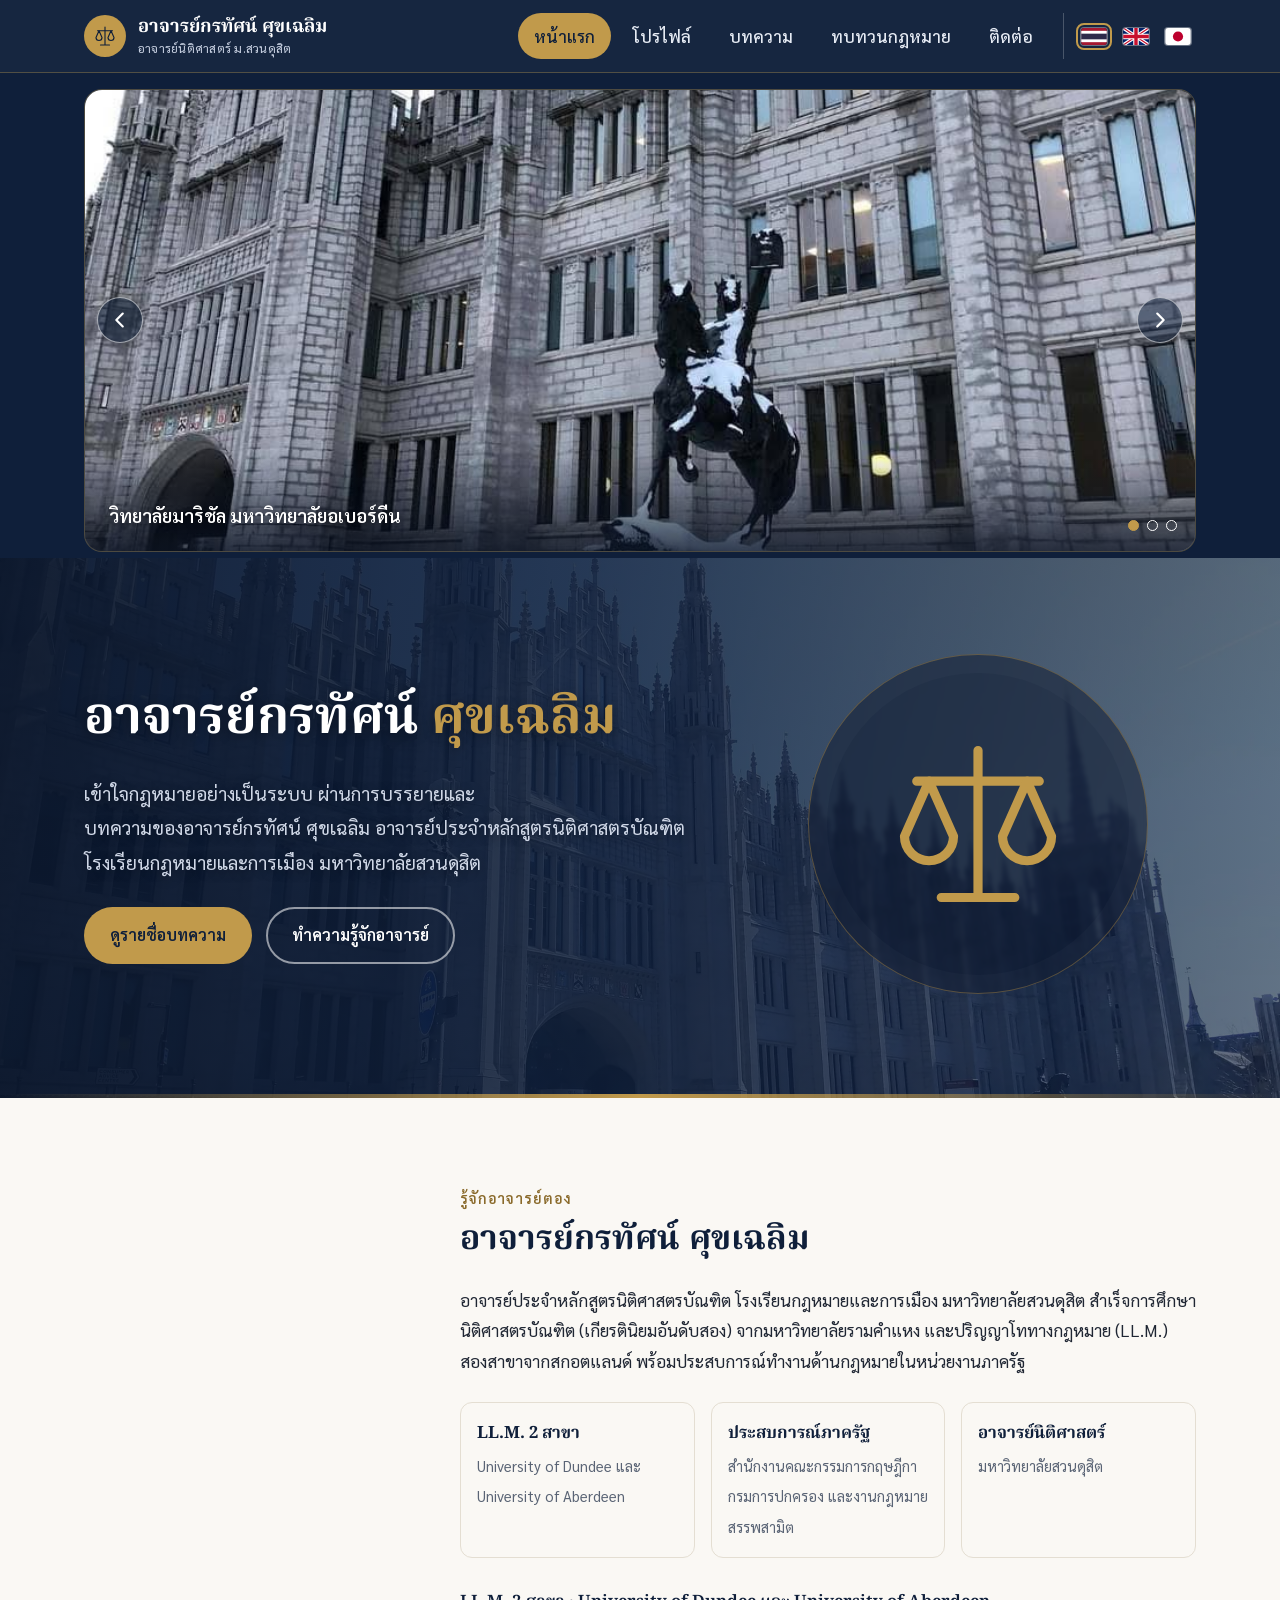
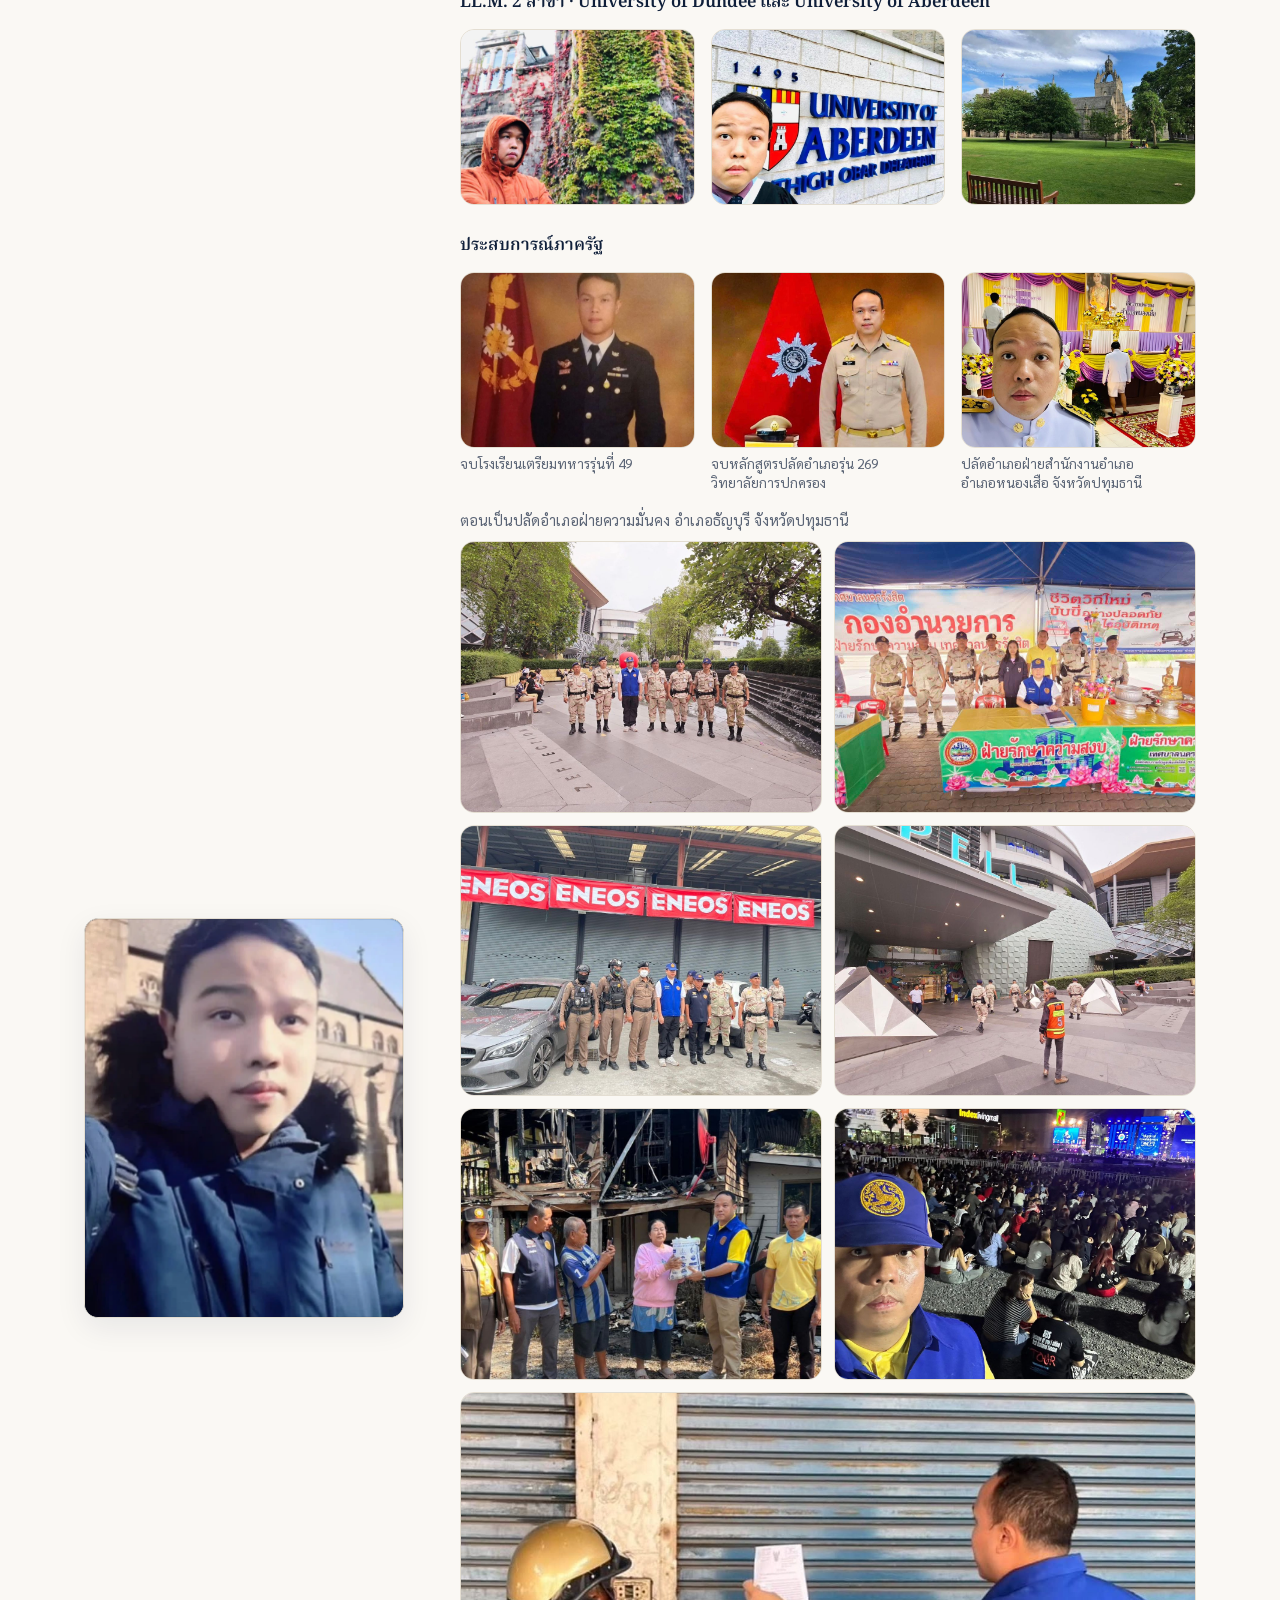
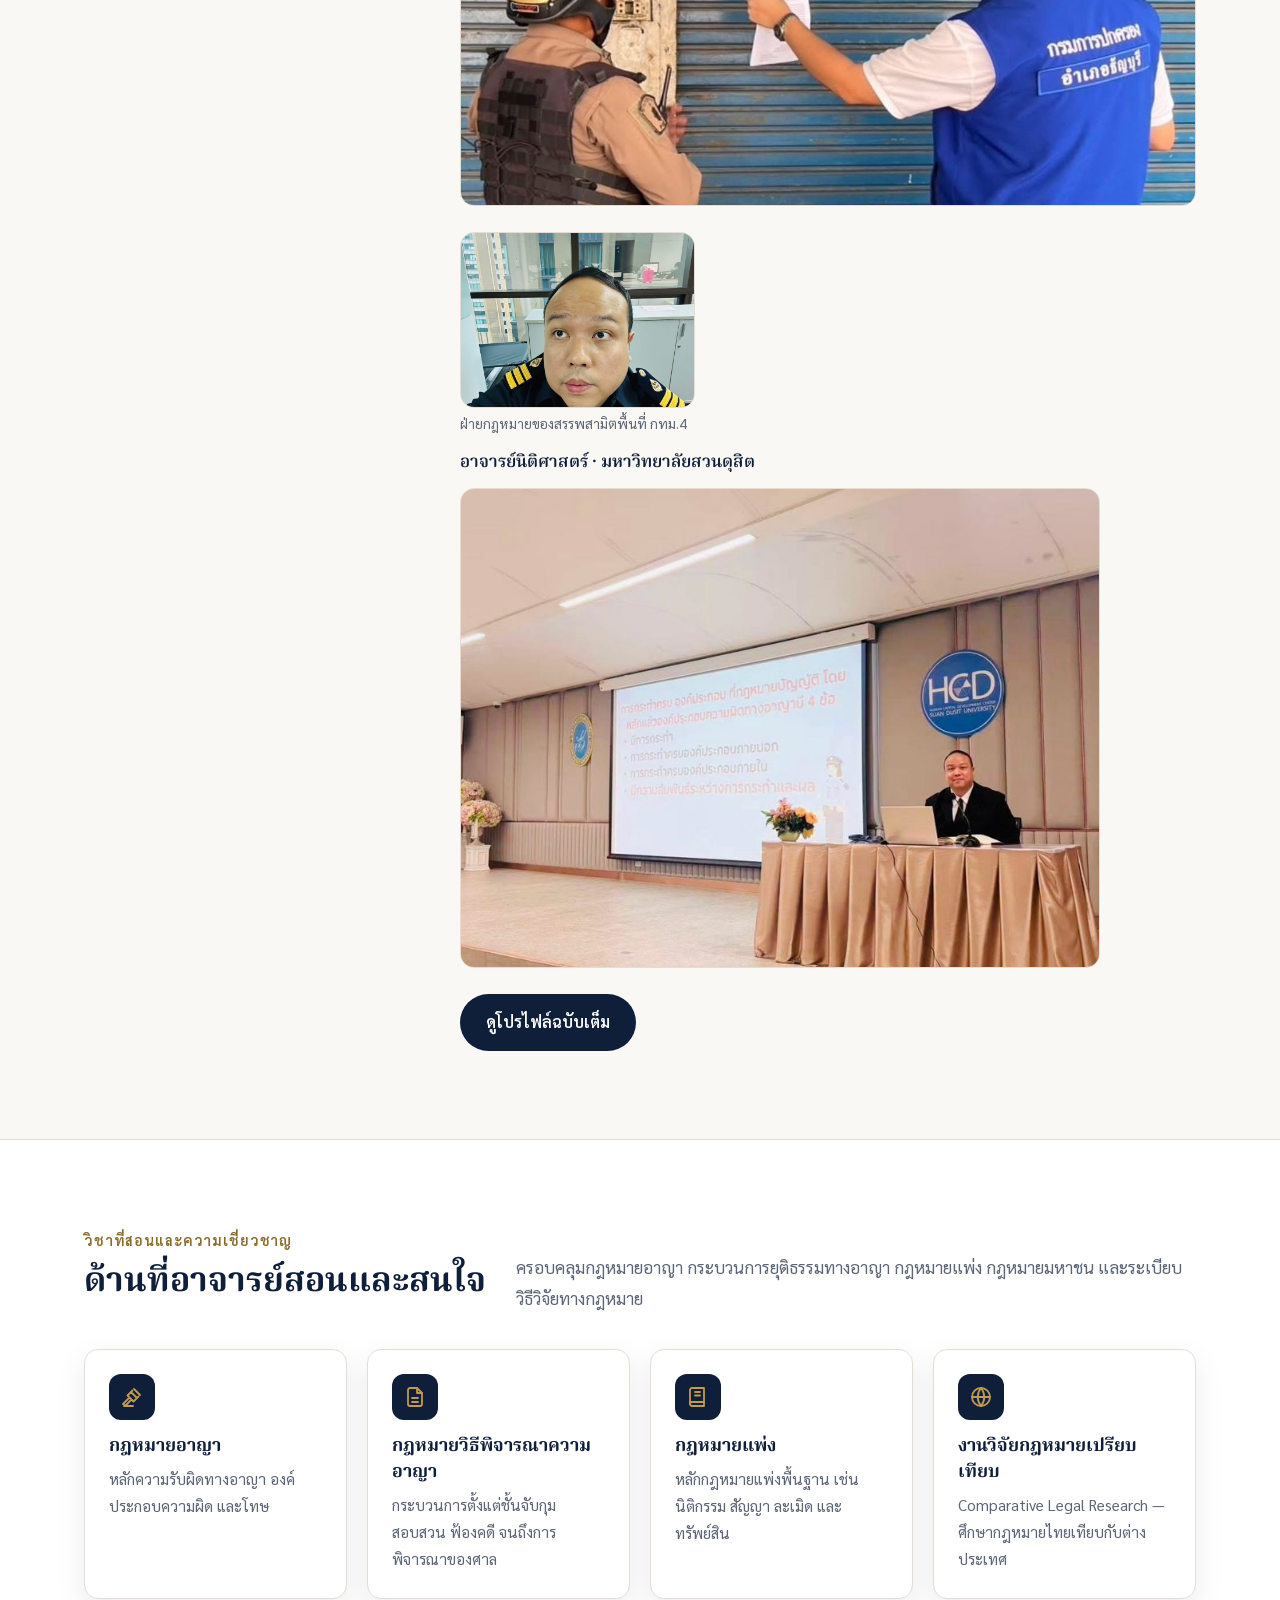
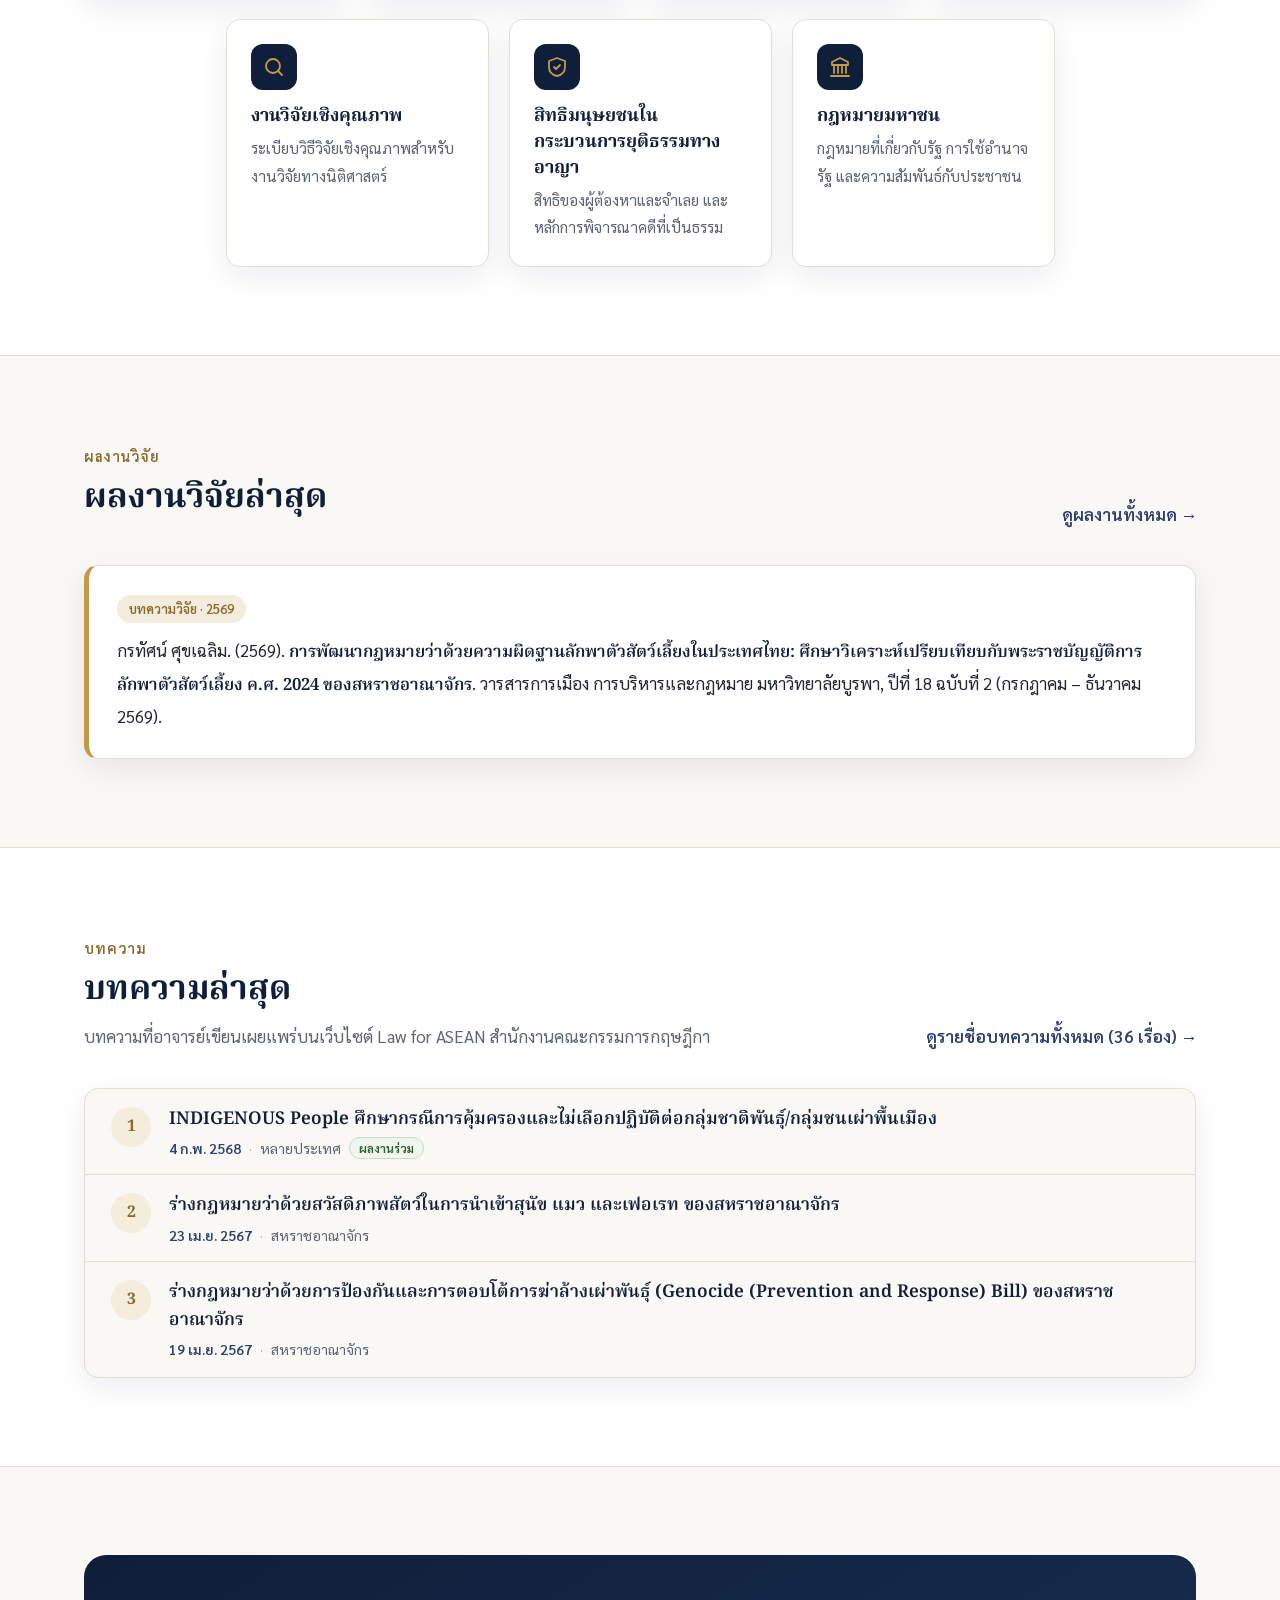
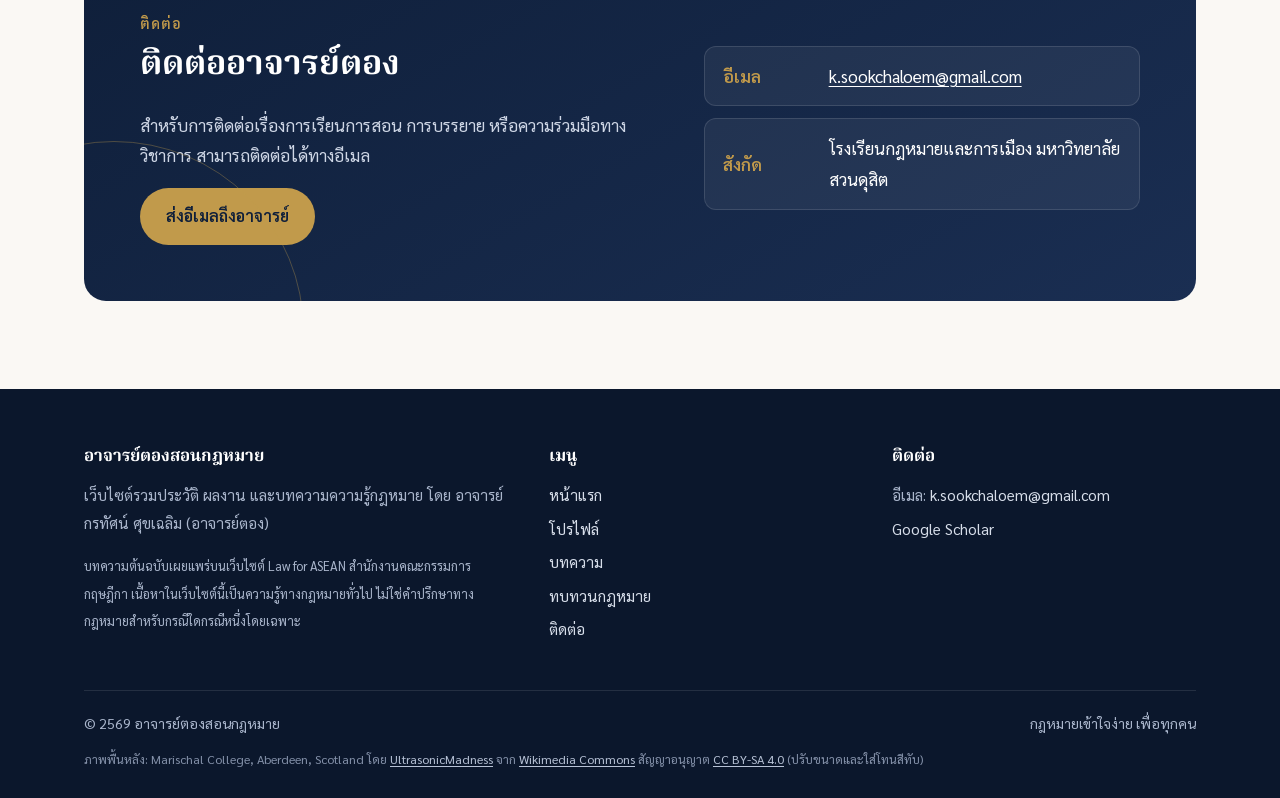
==== index.html @ b51a271a "Add slideshow to home page under navbar; remove preview page; i18n: keep images inside captioned fig" ====
<!DOCTYPE html>
<html lang="th">
<head>
  <meta charset="utf-8">
  <meta name="viewport" content="width=device-width, initial-scale=1">
  <script>try{var l=(location.search.match(/[?&]lang=(en|ja)\b/)||[])[1]||localStorage.getItem("site-lang");if(l==="en"||l==="ja"){document.documentElement.lang=l;document.documentElement.className+=" i18n-wait"}}catch(e){}</script>
  <title>อาจารย์ตองสอนกฎหมาย | กรทัศน์ ศุขเฉลิม อาจารย์นิติศาสตร์ ม.สวนดุสิต</title>
  <meta name="description" content="อาจารย์ตองสอนกฎหมาย เว็บไซต์ของอาจารย์กรทัศน์ ศุขเฉลิม อาจารย์นิติศาสตร์ มหาวิทยาลัยสวนดุสิต รวมประวัติ ผลงานวิจัย และบทความกฎหมายอาญา แพ่ง และมหาชน">
  <meta name="robots" content="index,follow">
  <link rel="canonical" href="https://korntat.github.io/">
  <meta property="og:site_name" content="อาจารย์ตองสอนกฎหมาย">
  <meta property="og:locale" content="th_TH">
  <meta property="og:type" content="website">
  <meta property="og:title" content="อาจารย์ตองสอนกฎหมาย | กรทัศน์ ศุขเฉลิม อาจารย์นิติศาสตร์ ม.สวนดุสิต">
  <meta property="og:description" content="อาจารย์ตองสอนกฎหมาย เว็บไซต์ของอาจารย์กรทัศน์ ศุขเฉลิม อาจารย์นิติศาสตร์ มหาวิทยาลัยสวนดุสิต รวมประวัติ ผลงานวิจัย และบทความกฎหมายอาญา แพ่ง และมหาชน">
  <meta property="og:url" content="https://korntat.github.io/">
  <meta property="og:image" content="https://korntat.github.io/assets/ajarn-tong.jpg">
  <meta property="og:image:width" content="640">
  <meta property="og:image:height" content="800">
  <meta property="og:image:alt" content="อาจารย์กรทัศน์ ศุขเฉลิม (อาจารย์ตอง)">
  <meta name="twitter:card" content="summary_large_image">
  <meta name="twitter:title" content="อาจารย์ตองสอนกฎหมาย | กรทัศน์ ศุขเฉลิม อาจารย์นิติศาสตร์ ม.สวนดุสิต">
  <meta name="twitter:description" content="อาจารย์ตองสอนกฎหมาย เว็บไซต์ของอาจารย์กรทัศน์ ศุขเฉลิม อาจารย์นิติศาสตร์ มหาวิทยาลัยสวนดุสิต รวมประวัติ ผลงานวิจัย และบทความกฎหมายอาญา แพ่ง และมหาชน">
  <meta name="twitter:image" content="https://korntat.github.io/assets/ajarn-tong.jpg">
  <script type="application/ld+json">
{
  "@context": "https://schema.org",
  "@graph": [
    {
      "@type": "WebSite",
      "@id": "https://korntat.github.io/#website",
      "name": "อาจารย์ตองสอนกฎหมาย",
      "alternateName": "Ajarn Tong Law",
      "url": "https://korntat.github.io/",
      "inLanguage": "th",
      "author": {
        "@id": "https://korntat.github.io/#person"
      },
      "publisher": {
        "@id": "https://korntat.github.io/#person"
      }
    },
    {
      "@type": "Person",
      "@id": "https://korntat.github.io/#person",
      "name": "กรทัศน์ ศุขเฉลิม",
      "alternateName": [
        "อาจารย์ตอง",
        "Korntat Sookchaloem"
      ],
      "jobTitle": "อาจารย์ประจำหลักสูตรนิติศาสตรบัณฑิต (Law Lecturer)",
      "worksFor": {
        "@type": "CollegeOrUniversity",
        "name": "Suan Dusit University",
        "alternateName": "มหาวิทยาลัยสวนดุสิต",
        "department": {
          "@type": "Organization",
          "name": "โรงเรียนกฎหมายและการเมือง มหาวิทยาลัยสวนดุสิต (School of Law and Politics)"
        }
      },
      "alumniOf": [
        {
          "@type": "CollegeOrUniversity",
          "name": "University of Aberdeen"
        },
        {
          "@type": "CollegeOrUniversity",
          "name": "University of Dundee"
        },
        {
          "@type": "CollegeOrUniversity",
          "name": "มหาวิทยาลัยรามคำแหง (Ramkhamhaeng University)"
        }
      ],
      "knowsAbout": [
        "กฎหมายอาญา",
        "กฎหมายวิธีพิจารณาความอาญา",
        "กฎหมายแพ่ง",
        "กฎหมายมหาชน",
        "กฎหมายเปรียบเทียบ",
        "Criminal law",
        "Criminal procedure",
        "Civil law",
        "Public law",
        "Comparative law"
      ],
      "image": "https://korntat.github.io/assets/ajarn-tong.jpg",
      "email": "mailto:k.sookchaloem@gmail.com",
      "url": "https://korntat.github.io/",
      "sameAs": [
        "https://scholar.google.com/citations?user=x40JFwUAAAAJ"
      ]
    }
  ]
}
  </script>
  <meta name="theme-color" content="#0f1f3a">
  <link rel="preconnect" href="https://fonts.googleapis.com">
  <link rel="preconnect" href="https://fonts.gstatic.com" crossorigin>
  <link href="https://fonts.googleapis.com/css2?family=Noto+Serif+Thai:wght@500;600;700&family=Sarabun:wght@300;400;500;600;700&display=swap" rel="stylesheet">
  <link rel="stylesheet" href="css/style.css?v=3">
  <link rel="icon" href="assets/favicon.svg" type="image/svg+xml">
</head>
<body>
  <a class="skip-link" href="#main">ข้ามไปยังเนื้อหาหลัก</a>
  <header class="site-header">
    <div class="container header-inner">
      <a class="brand" href="index.html" aria-label="อาจารย์กรทัศน์ ศุขเฉลิม หน้าแรก">
        <span class="brand-mark"><svg viewBox="0 0 64 64" fill="none" stroke="currentColor" stroke-width="3" stroke-linecap="round" stroke-linejoin="round" aria-hidden="true"><path d="M32 8v48M20 56h24M12 18h40M32 12l0 6"/><path d="M16 18 8 36a8 8 0 0 0 16 0L16 18z"/><path d="M48 18l-8 18a8 8 0 0 0 16 0L48 18z"/></svg></span>
        <span class="brand-name">อาจารย์กรทัศน์ ศุขเฉลิม<span class="brand-sub">อาจารย์นิติศาสตร์ ม.สวนดุสิต</span></span>
      </a>
      <button class="nav-toggle" type="button" aria-expanded="false" aria-controls="site-nav" aria-label="เปิดเมนู"><svg viewBox="0 0 24 24" fill="none" stroke="currentColor" stroke-width="2" stroke-linecap="round" aria-hidden="true"><path d="M4 7h16M4 12h16M4 17h16"/></svg></button>
      <nav class="site-nav" id="site-nav" aria-label="เมนูหลัก">
        <ul class="nav-list">
          <li><a href="index.html" aria-current="page">หน้าแรก</a></li>
          <li><a href="profile.html">โปรไฟล์</a></li>
          <li><a href="articles.html">บทความ</a></li>
          <li><a href="review/">ทบทวนกฎหมาย</a></li>
          <li><a href="index.html#contact">ติดต่อ</a></li>
          <li class="lang-li"><div class="lang-switch" role="group" aria-label="ภาษา / Language" data-i18n-skip><button type="button" class="lang-btn" data-lang="th" lang="th" aria-pressed="true" title="ไทย"><svg viewBox="0 0 60 40" aria-hidden="true"><rect width="60" height="40" fill="#a51931"/><rect y="6.67" width="60" height="26.66" fill="#fff"/><rect y="13.33" width="60" height="13.34" fill="#2d2a4a"/></svg><span class="lang-name">ไทย</span></button><button type="button" class="lang-btn" data-lang="en" lang="en" aria-pressed="false" title="English"><svg viewBox="0 0 60 40" aria-hidden="true"><rect width="60" height="40" fill="#012169"/><path d="M0 0l60 40M60 0L0 40" stroke="#fff" stroke-width="8"/><path d="M0 0l60 40M60 0L0 40" stroke="#c8102e" stroke-width="3"/><path d="M30 0v40M0 20h60" stroke="#fff" stroke-width="13"/><path d="M30 0v40M0 20h60" stroke="#c8102e" stroke-width="8"/></svg><span class="lang-name">English</span></button><button type="button" class="lang-btn" data-lang="ja" lang="ja" aria-pressed="false" title="日本語"><svg viewBox="0 0 60 40" aria-hidden="true"><rect width="60" height="40" fill="#fff"/><circle cx="30" cy="20" r="12" fill="#bc002d"/></svg><span class="lang-name">日本語</span></button></div></li>
        </ul>
      </nav>
    </div>
  </header>
  <main id="main">
    <section class="slider-home" aria-label="ภาพสไลด์">
      <div class="container">
        <div class="slider" data-slider role="region" aria-roledescription="carousel" aria-label="ภาพสไลด์">
          <div class="slider-viewport" aria-live="off">
            <figure class="slide" role="group" aria-roledescription="slide" aria-label="1 / 3"><img src="assets/slider-1.jpg" alt="วิทยาลัยมาริชัลปกคลุมด้วยหิมะ พร้อมรูปปั้นนักรบขี่ม้าด้านหน้า" width="960" height="720"><figcaption class="slide-cap">วิทยาลัยมาริชัล มหาวิทยาลัยอเบอร์ดีน</figcaption></figure>
            <figure class="slide" role="group" aria-roledescription="slide" aria-label="2 / 3"><img src="assets/slider-2.jpg" alt="ปราสาทสีขาวในสกอตแลนด์ มีสนามหญ้าและเนินเขาด้านหลัง" width="769" height="658" loading="lazy"><figcaption class="slide-cap">ปราสาทในสกอตแลนด์</figcaption></figure>
            <figure class="slide" role="group" aria-roledescription="slide" aria-label="3 / 3"><img src="assets/slider-3.jpg" alt="ต้นสนปกคลุมด้วยหิมะริมแม่น้ำในไฮแลนด์ของสกอตแลนด์" width="1600" height="1200" loading="lazy"><figcaption class="slide-cap">ไฮแลนด์ของสกอตแลนด์ในฤดูหนาว</figcaption></figure>
          </div>
          <button type="button" class="slider-btn slider-prev" aria-label="ภาพก่อนหน้า"><svg viewBox="0 0 24 24" fill="none" stroke="currentColor" stroke-width="2.4" stroke-linecap="round" stroke-linejoin="round" aria-hidden="true"><path d="m15 5-7 7 7 7"/></svg></button>
          <button type="button" class="slider-btn slider-next" aria-label="ภาพถัดไป"><svg viewBox="0 0 24 24" fill="none" stroke="currentColor" stroke-width="2.4" stroke-linecap="round" stroke-linejoin="round" aria-hidden="true"><path d="m9 5 7 7-7 7"/></svg></button>
          <div class="slider-dots"><button type="button" class="slider-dot" aria-label="ภาพที่ 1" aria-current="true"></button><button type="button" class="slider-dot" aria-label="ภาพที่ 2" aria-current="false"></button><button type="button" class="slider-dot" aria-label="ภาพที่ 3" aria-current="false"></button></div>
        </div>
      </div>
    </section>
    <section class="hero">
      <div class="container hero-inner">
        <div>
          <h1>อาจารย์กรทัศน์ <span class="accent">ศุขเฉลิม</span></h1>
          <p class="hero-lead"><span style="white-space:nowrap">เข้าใจกฎหมายอย่างเป็นระบบ</span> <span style="white-space:nowrap">ผ่านการบรรยายและ</span><span style="white-space:nowrap">บทความของอาจารย์กรทัศน์ ศุขเฉลิม</span> <span style="white-space:nowrap">อาจารย์ประจำหลักสูตรนิติศาสตรบัณฑิต</span> <span style="white-space:nowrap">โรงเรียนกฎหมายและการเมือง</span> <span style="white-space:nowrap">มหาวิทยาลัยสวนดุสิต</span></p>
          <div class="hero-actions">
            <a class="btn btn-gold" href="articles.html">ดูรายชื่อบทความ</a>
            <a class="btn btn-outline-light" href="profile.html">ทำความรู้จักอาจารย์</a>
          </div>
        </div>
        <div class="hero-art" aria-hidden="true"><svg viewBox="0 0 64 64" fill="none" stroke="currentColor" stroke-width="3" stroke-linecap="round" stroke-linejoin="round" aria-hidden="true"><path d="M32 8v48M20 56h24M12 18h40M32 12l0 6"/><path d="M16 18 8 36a8 8 0 0 0 16 0L16 18z"/><path d="M48 18l-8 18a8 8 0 0 0 16 0L48 18z"/></svg></div>
      </div>
    </section>

    <section class="section" aria-labelledby="intro-title">
      <div class="container intro-grid">
        <picture class="profile-photo"><source srcset="assets/ajarn-tong.webp" type="image/webp"><img src="assets/ajarn-tong.jpg" alt="อาจารย์กรทัศน์ ศุขเฉลิม (อาจารย์ตอง)" width="640" height="800" loading="eager" decoding="async"></picture>
        <div>
          <span class="kicker">รู้จักอาจารย์ตอง</span>
          <h2 id="intro-title">อาจารย์กรทัศน์ ศุขเฉลิม</h2>
          <p>อาจารย์ประจำหลักสูตรนิติศาสตรบัณฑิต โรงเรียนกฎหมายและการเมือง มหาวิทยาลัยสวนดุสิต สำเร็จการศึกษานิติศาสตรบัณฑิต (เกียรตินิยมอันดับสอง) จากมหาวิทยาลัยรามคำแหง และปริญญาโททางกฎหมาย (LL.M.) สองสาขาจากสกอตแลนด์ พร้อมประสบการณ์ทำงานด้านกฎหมายในหน่วยงานภาครัฐ</p>
          <div class="highlights">
            <div class="highlight"><strong>LL.M. 2 สาขา</strong><span>University of Dundee และ University of Aberdeen</span></div>
            <div class="highlight"><strong>ประสบการณ์ภาครัฐ</strong><span>สำนักงานคณะกรรมการกฤษฎีกา กรมการปกครอง และงานกฎหมายสรรพสามิต</span></div>
            <div class="highlight"><strong>อาจารย์นิติศาสตร์</strong><span>มหาวิทยาลัยสวนดุสิต</span></div>
          </div>
          <p class="photo-label">LL.M. 2 สาขา · University of Dundee และ University of Aberdeen</p>
          <div class="llm-photos llm-trio">
            <figure><img src="assets/llm-ivy-selfie.jpg" alt="อาจารย์ตองสวมเสื้อฮู้ดสีส้ม หน้าอาคารเก่าที่มีไม้เลื้อยปกคลุม ระหว่างเรียน LL.M. ที่สกอตแลนด์" loading="lazy" style="object-position: left bottom"></figure>
            <figure><img src="assets/llm-aberdeen-graduation.jpg" alt="อาจารย์ตองในชุดครุยรับปริญญา หน้าป้าย University of Aberdeen" loading="lazy"></figure>
            <figure><img src="assets/llm-aberdeen-kings-college.jpg" alt="อาคารคิงส์คอลเลจ (King's College) มหาวิทยาลัยอเบอร์ดีน สกอตแลนด์" loading="lazy"></figure>
          </div>
          <p class="photo-label">ประสบการณ์ภาครัฐ</p>
          <div class="llm-photos gov-photos">
            <figure><img src="assets/gov-cadet-49.jpg" alt="อาจารย์ตองในเครื่องแบบนักเรียนเตรียมทหาร จบโรงเรียนเตรียมทหารรุ่นที่ 49" loading="lazy"><figcaption class="photo-caption"><span class="nw">จบโรงเรียนเตรียมทหาร</span><span class="nw">รุ่นที่ 49</span></figcaption></figure>
            <figure><img src="assets/gov-khaki-portrait.jpg" alt="อาจารย์ตองในเครื่องแบบข้าราชการสีกากี จบหลักสูตรปลัดอำเภอรุ่น 269 วิทยาลัยการปกครอง" loading="lazy"><figcaption class="photo-caption"><span class="nw">จบหลักสูตร</span><span class="nw">ปลัดอำเภอ</span><span class="nw">รุ่น 269</span> <span class="nw">วิทยาลัยการปกครอง</span></figcaption></figure>
            <figure><img src="assets/gov-white-nongsua.jpg" alt="อาจารย์ตองในเครื่องแบบปกติขาว ที่อำเภอหนองเสือ ปลัดอำเภอฝ่ายสำนักงานอำเภอ อำเภอหนองเสือ จังหวัดปทุมธานี" loading="lazy"><figcaption class="photo-caption"><span class="nw">ปลัดอำเภอ</span><span class="nw">ฝ่ายสำนักงานอำเภอ</span> <span class="nw">อำเภอหนองเสือ</span> <span class="nw">จังหวัดปทุมธานี</span></figcaption></figure>
          </div>
          <p class="photo-caption"><span class="nw">ตอนเป็น</span><span class="nw">ปลัดอำเภอ</span><span class="nw">ฝ่ายความมั่นคง</span> <span class="nw">อำเภอธัญบุรี</span> <span class="nw">จังหวัดปทุมธานี</span></p>
          <div class="llm-photos thanyaburi-photos">
            <figure><img src="assets/gov-thanyaburi-1.jpg" alt="ตอนเป็นปลัดอำเภอฝ่ายความมั่นคง อำเภอธัญบุรี จังหวัดปทุมธานี (รูปที่ 1)" loading="lazy"></figure>
            <figure><img src="assets/gov-thanyaburi-2.jpg" alt="ตอนเป็นปลัดอำเภอฝ่ายความมั่นคง อำเภอธัญบุรี จังหวัดปทุมธานี (รูปที่ 2)" loading="lazy"></figure>
            <figure><img src="assets/gov-thanyaburi-3.jpg" alt="ตอนเป็นปลัดอำเภอฝ่ายความมั่นคง อำเภอธัญบุรี จังหวัดปทุมธานี (รูปที่ 3)" loading="lazy"></figure>
            <figure><img src="assets/gov-thanyaburi-4.jpg" alt="ตอนเป็นปลัดอำเภอฝ่ายความมั่นคง อำเภอธัญบุรี จังหวัดปทุมธานี (รูปที่ 4)" loading="lazy"></figure>
            <figure><img src="assets/gov-thanyaburi-5.jpg" alt="ตอนเป็นปลัดอำเภอฝ่ายความมั่นคง อำเภอธัญบุรี จังหวัดปทุมธานี (รูปที่ 5)" loading="lazy"></figure>
            <figure><img src="assets/gov-thanyaburi-6.jpg" alt="ตอนเป็นปลัดอำเภอฝ่ายความมั่นคง อำเภอธัญบุรี จังหวัดปทุมธานี (รูปที่ 6)" loading="lazy"></figure>
            <figure class="wide"><img src="assets/gov-thanyaburi-7.jpg" alt="ตอนเป็นปลัดอำเภอฝ่ายความมั่นคง อำเภอธัญบุรี จังหวัดปทุมธานี (รูปที่ 7)" loading="lazy"></figure>
          </div>
          <div class="llm-photos gov-photos gov-navy-row">
            <figure><img src="assets/gov-navy-office.jpg" alt="อาจารย์ตองในเครื่องแบบสีกรมท่าขณะปฏิบัติงานในสำนักงาน ฝ่ายกฎหมายของสรรพสามิตพื้นที่ กทม.4" loading="lazy"><figcaption class="photo-caption"><span class="nw">ฝ่ายกฎหมาย</span><span class="nw">ของ</span><span class="nw">สรรพสามิต</span><span class="nw">พื้นที่</span> <span class="nw">กทม.4</span></figcaption></figure>
          </div>
          <p class="photo-label">อาจารย์นิติศาสตร์ · มหาวิทยาลัยสวนดุสิต</p>
          <div class="llm-photos teach-photos">
            <figure><img src="assets/teaching-suandusit.jpg" alt="อาจารย์ตองบรรยายวิชากฎหมายที่มหาวิทยาลัยสวนดุสิต" loading="lazy"></figure>
          </div>
          <a class="btn btn-ink" href="profile.html">ดูโปรไฟล์ฉบับเต็ม</a>
        </div>
      </div>
    </section>

    <section class="section section-alt" aria-labelledby="topics-title">
      <div class="container">
        <div class="section-head">
          <div>
            <span class="kicker">วิชาที่สอนและความเชี่ยวชาญ</span>
            <h2 id="topics-title">ด้านที่อาจารย์สอนและสนใจ</h2>
          </div>
          <p>ครอบคลุมกฎหมายอาญา กระบวนการยุติธรรมทางอาญา กฎหมายแพ่ง กฎหมายมหาชน และระเบียบวิธีวิจัยทางกฎหมาย</p>
        </div>
        <div class="topics topics-7">
        <div class="topic"><div class="icon"><svg viewBox="0 0 24 24" fill="none" stroke="currentColor" stroke-width="1.8" stroke-linecap="round" stroke-linejoin="round" aria-hidden="true"><path d="m14 4 6 6M11 7l6 6M12.5 5.5l-5 5 6 6 5-5M9.5 12.5 3 19l2 2 6.5-6.5M4 21h9"/></svg></div><h3>กฎหมายอาญา</h3><p>หลักความรับผิดทางอาญา องค์ประกอบความผิด และโทษ</p></div>
        <div class="topic"><div class="icon"><svg viewBox="0 0 24 24" fill="none" stroke="currentColor" stroke-width="1.8" stroke-linecap="round" stroke-linejoin="round" aria-hidden="true"><path d="M14 3H7a2 2 0 0 0-2 2v14a2 2 0 0 0 2 2h10a2 2 0 0 0 2-2V8z"/><path d="M14 3v5h5M9 13h6M9 17h6"/></svg></div><h3>กฎหมายวิธีพิจารณาความอาญา</h3><p>กระบวนการตั้งแต่ชั้นจับกุม สอบสวน ฟ้องคดี จนถึงการพิจารณาของศาล</p></div>
        <div class="topic"><div class="icon"><svg viewBox="0 0 24 24" fill="none" stroke="currentColor" stroke-width="1.8" stroke-linecap="round" stroke-linejoin="round" aria-hidden="true"><path d="M4 19V5a2 2 0 0 1 2-2h12v18H6a2 2 0 0 1-2-2z"/><path d="M4 19a2 2 0 0 1 2-2h12M9 7h5M9 10.5h5"/></svg></div><h3>กฎหมายแพ่ง</h3><p>หลักกฎหมายแพ่งพื้นฐาน เช่น นิติกรรม สัญญา ละเมิด และทรัพย์สิน</p></div>
        <div class="topic"><div class="icon"><svg viewBox="0 0 24 24" fill="none" stroke="currentColor" stroke-width="1.8" stroke-linecap="round" stroke-linejoin="round" aria-hidden="true"><circle cx="12" cy="12" r="9"/><path d="M3 12h18M12 3a14 14 0 0 1 0 18M12 3a14 14 0 0 0 0 18"/></svg></div><h3>งานวิจัยกฎหมายเปรียบเทียบ</h3><p>Comparative Legal Research — ศึกษากฎหมายไทยเทียบกับต่างประเทศ</p></div>
        <div class="topic"><div class="icon"><svg viewBox="0 0 24 24" fill="none" stroke="currentColor" stroke-width="1.8" stroke-linecap="round" stroke-linejoin="round" aria-hidden="true"><circle cx="11" cy="11" r="7"/><path d="m20 20-4-4"/></svg></div><h3>งานวิจัยเชิงคุณภาพ</h3><p>ระเบียบวิธีวิจัยเชิงคุณภาพสำหรับงานวิจัยทางนิติศาสตร์</p></div>
        <div class="topic"><div class="icon"><svg viewBox="0 0 24 24" fill="none" stroke="currentColor" stroke-width="1.8" stroke-linecap="round" stroke-linejoin="round" aria-hidden="true"><path d="M12 3 4 6v6c0 5 3.5 8 8 9 4.5-1 8-4 8-9V6z"/><path d="m9 12 2 2 4-4"/></svg></div><h3>สิทธิมนุษยชนในกระบวนการยุติธรรมทางอาญา</h3><p>สิทธิของผู้ต้องหาและจำเลย และหลักการพิจารณาคดีที่เป็นธรรม</p></div>
        <div class="topic"><div class="icon"><svg viewBox="0 0 24 24" fill="none" stroke="currentColor" stroke-width="1.8" stroke-linecap="round" stroke-linejoin="round" aria-hidden="true"><path d="M3 21h18M4 10h16M12 3 4 7v3h16V7zM6 10v8M10 10v8M14 10v8M18 10v8"/></svg></div><h3>กฎหมายมหาชน</h3><p>กฎหมายที่เกี่ยวกับรัฐ การใช้อำนาจรัฐ และความสัมพันธ์กับประชาชน</p></div>
        </div>
      </div>
    </section>

    <section class="section" aria-labelledby="research-title">
      <div class="container">
        <div class="section-head">
          <div>
            <span class="kicker">ผลงานวิจัย</span>
            <h2 id="research-title">ผลงานวิจัยล่าสุด</h2>
          </div>
          <a class="read-more" href="profile.html#research">ดูผลงานทั้งหมด</a>
        </div>
        <div class="research-card">
          <span class="badge badge-cat">บทความวิจัย · 2569</span>
          <p class="research-cite">กรทัศน์ ศุขเฉลิม. (2569). <cite>การพัฒนากฎหมายว่าด้วยความผิดฐานลักพาตัวสัตว์เลี้ยงในประเทศไทย: ศึกษาวิเคราะห์เปรียบเทียบกับพระราชบัญญัติการลักพาตัวสัตว์เลี้ยง ค.ศ. 2024 ของสหราชอาณาจักร</cite>. วารสารการเมือง การบริหารและกฎหมาย มหาวิทยาลัยบูรพา, ปีที่ 18 ฉบับที่ 2 (กรกฎาคม – ธันวาคม 2569).</p>
        </div>
      </div>
    </section>

    <section class="section section-alt" aria-labelledby="latest-title">
      <div class="container">
        <div class="section-head">
          <div>
            <span class="kicker">บทความ</span>
            <h2 id="latest-title">บทความล่าสุด</h2>
            <p>บทความที่อาจารย์เขียนเผยแพร่บนเว็บไซต์ Law for ASEAN สำนักงานคณะกรรมการกฤษฎีกา</p>
          </div>
          <a class="read-more" href="articles.html">ดูรายชื่อบทความทั้งหมด (36 เรื่อง)</a>
        </div>
        <ol class="title-list">
          <li class="title-item" id="lfa-1250" data-category="rights">
            <h3 class="title-item-name">INDIGENOUS People ศึกษากรณีการคุ้มครองและไม่เลือกปฏิบัติต่อกลุ่มชาติพันธุ์/กลุ่มชนเผ่าพื้นเมือง</h3>
            <p class="title-item-meta"><time datetime="2025-02-04">4 ก.พ. 2568</time><span class="sep" aria-hidden="true">·</span><span>หลายประเทศ</span><span class="badge badge-co">ผลงานร่วม</span></p>
          </li>
          <li class="title-item" id="lfa-1119" data-category="animal">
            <h3 class="title-item-name">ร่างกฎหมายว่าด้วยสวัสดิภาพสัตว์ในการนำเข้าสุนัข แมว และเฟอเรท ของสหราชอาณาจักร</h3>
            <p class="title-item-meta"><time datetime="2024-04-23">23 เม.ย. 2567</time><span class="sep" aria-hidden="true">·</span><span>สหราชอาณาจักร</span></p>
          </li>
          <li class="title-item" id="lfa-1112" data-category="rights">
            <h3 class="title-item-name">ร่างกฎหมายว่าด้วยการป้องกันและการตอบโต้การฆ่าล้างเผ่าพันธุ์ (Genocide (Prevention and Response) Bill) ของสหราชอาณาจักร</h3>
            <p class="title-item-meta"><time datetime="2024-04-19">19 เม.ย. 2567</time><span class="sep" aria-hidden="true">·</span><span>สหราชอาณาจักร</span></p>
          </li>
        </ol>
      </div>
    </section>

    <section class="section" id="contact" aria-labelledby="contact-title">
      <div class="container">
        <div class="cta">
          <div>
            <span class="kicker" style="color:var(--gold)">ติดต่อ</span>
            <h2 id="contact-title">ติดต่ออาจารย์ตอง</h2>
            <p>สำหรับการติดต่อเรื่องการเรียนการสอน การบรรยาย หรือความร่วมมือทางวิชาการ สามารถติดต่อได้ทางอีเมล</p>
            <a class="btn btn-gold" href="mailto:k.sookchaloem@gmail.com">ส่งอีเมลถึงอาจารย์</a>
          </div>
          <ul class="contact-list">
            <li><span class="label">อีเมล</span><a class="value" href="mailto:k.sookchaloem@gmail.com">k.sookchaloem@gmail.com</a></li>
            <li><span class="label">สังกัด</span><span class="value">โรงเรียนกฎหมายและการเมือง มหาวิทยาลัยสวนดุสิต</span></li>
          </ul>
        </div>
      </div>
    </section>
  </main>
  <footer class="site-footer">
    <div class="container">
      <div class="footer-grid">
        <div>
          <h3>อาจารย์ตองสอนกฎหมาย</h3>
          <p>เว็บไซต์รวมประวัติ ผลงาน และบทความความรู้กฎหมาย โดย อาจารย์กรทัศน์ ศุขเฉลิม (อาจารย์ตอง)</p>
          <p><small>บทความต้นฉบับเผยแพร่บนเว็บไซต์ Law for ASEAN สำนักงานคณะกรรมการกฤษฎีกา เนื้อหาในเว็บไซต์นี้เป็นความรู้ทางกฎหมายทั่วไป ไม่ใช่คำปรึกษาทางกฎหมายสำหรับกรณีใดกรณีหนึ่งโดยเฉพาะ</small></p>
        </div>
        <div>
          <h3>เมนู</h3>
          <ul>
            <li><a href="index.html">หน้าแรก</a></li>
            <li><a href="profile.html">โปรไฟล์</a></li>
            <li><a href="articles.html">บทความ</a></li>
            <li><a href="review/">ทบทวนกฎหมาย</a></li>
            <li><a href="index.html#contact">ติดต่อ</a></li>
          </ul>
        </div>
        <div>
          <h3>ติดต่อ</h3>
          <ul>
            <li>อีเมล: <a href="mailto:k.sookchaloem@gmail.com">k.sookchaloem@gmail.com</a></li>
            <li><a href="https://scholar.google.com/citations?user=x40JFwUAAAAJ" rel="me noopener">Google Scholar</a></li>
          </ul>
        </div>
      </div>
      <div class="footer-bottom">
        <span>© <span id="year">2569</span> อาจารย์ตองสอนกฎหมาย</span>
        <span>กฎหมายเข้าใจง่าย เพื่อทุกคน</span>
      </div>
      <p class="photo-credit">ภาพพื้นหลัง: Marischal College, Aberdeen, Scotland โดย <a href="https://commons.wikimedia.org/wiki/User:UltrasonicMadness" rel="noopener">UltrasonicMadness</a> จาก <a href="https://commons.wikimedia.org/wiki/File:Marischal_College_-_April_2023.jpg" rel="noopener">Wikimedia Commons</a> สัญญาอนุญาต <a href="https://creativecommons.org/licenses/by-sa/4.0/" rel="license noopener">CC BY-SA 4.0</a> (ปรับขนาดและใส่โทนสีทับ)</p>
    </div>
  </footer>
  <script src="js/i18n.js?v=3"></script>
  <script src="js/main.js?v=2"></script>
  <script src="js/slider.js?v=2"></script>
</body>
</html>
---- css/style.css ----
/* อาจารย์ตองสอนกฎหมาย — stylesheet */
:root {
  --ink: #0f1f3a;
  --ink-2: #1a2e52;
  --ink-3: #2a4170;
  --gold: #c19a4b;
  --gold-dark: #8a6a2b;
  --gold-soft: #f4ecdc;
  --paper: #faf8f4;
  --white: #ffffff;
  --text: #1f2633;
  --muted: #5a6475;
  --line: #e4ded2;
  --radius: 14px;
  --shadow: 0 10px 30px rgba(15, 31, 58, 0.08);
  --font-body: "Sarabun", "Noto Sans Thai", system-ui, sans-serif;
  --font-head: "Noto Serif Thai", "Sarabun", serif;
  --max: 1160px;
}

*, *::before, *::after { box-sizing: border-box; }
html { scroll-behavior: smooth; -webkit-text-size-adjust: 100%; }
body {
  margin: 0;
  font-family: var(--font-body);
  font-size: 1.0625rem;
  line-height: 1.8;
  color: var(--text);
  background: var(--paper);
  overflow-x: hidden;
}
img { max-width: 100%; display: block; }
a { color: var(--ink-3); text-decoration-thickness: 1px; text-underline-offset: 3px; }
a:hover { color: var(--gold-dark); }
h1, h2, h3, h4 { font-family: var(--font-head); color: var(--ink); line-height: 1.45; margin: 0 0 .6em; font-weight: 700; }
h1 { font-size: clamp(2rem, 4.6vw, 3.2rem); }
h2 { font-size: clamp(1.55rem, 3vw, 2.1rem); }
h3 { font-size: 1.25rem; }
p { margin: 0 0 1em; }
:focus-visible { outline: 3px solid var(--gold); outline-offset: 3px; border-radius: 4px; }

.container { width: 100%; max-width: var(--max); margin: 0 auto; padding: 0 24px; }
.skip-link { position: absolute; left: -999px; top: 8px; background: var(--gold); color: var(--ink); padding: 8px 14px; border-radius: 8px; z-index: 100; font-weight: 600; }
.skip-link:focus { left: 12px; }

/* ---------- Header ---------- */
.site-header { position: sticky; top: 0; z-index: 50; background: rgba(15, 31, 58, 0.97); backdrop-filter: blur(6px); border-bottom: 1px solid rgba(193, 154, 75, 0.35); }
.header-inner { display: flex; align-items: center; justify-content: space-between; height: 72px; }
.brand { display: flex; align-items: center; gap: 12px; color: var(--white); text-decoration: none; }
.brand:hover { color: var(--white); }
.brand-mark { width: 42px; height: 42px; border-radius: 50%; background: var(--gold); color: var(--ink); display: grid; place-items: center; flex-shrink: 0; }
.brand-mark svg { width: 24px; height: 24px; }
.brand-name { font-family: var(--font-head); font-weight: 700; font-size: 1.15rem; line-height: 1.3; }
.brand-sub { display: block; font-family: var(--font-body); font-weight: 400; font-size: .78rem; color: #c9d2e3; letter-spacing: .02em; }
.nav-list { list-style: none; display: flex; gap: 6px; margin: 0; padding: 0; }
.nav-list a { display: block; padding: 8px 16px; border-radius: 999px; color: #e6ebf4; text-decoration: none; font-weight: 500; }
.nav-list a:hover { background: rgba(255,255,255,.08); color: var(--white); }
.nav-list a[aria-current="page"] { color: var(--ink); background: var(--gold); }
.nav-toggle { display: none; background: transparent; border: 1px solid rgba(255,255,255,.3); color: var(--white); border-radius: 10px; width: 44px; height: 44px; cursor: pointer; align-items: center; justify-content: center; }
.nav-toggle svg { width: 22px; height: 22px; }

@media (max-width: 820px) {
  .nav-toggle { display: inline-flex; }
  .site-nav { position: absolute; left: 0; right: 0; top: 72px; background: var(--ink); border-bottom: 1px solid rgba(193,154,75,.35); display: none; }
  .site-nav.is-open { display: block; }
  .nav-list { flex-direction: column; padding: 12px 24px 20px; gap: 4px; }
  .nav-list a { border-radius: 10px; padding: 12px 14px; }
  .brand-sub { display: none; }
}

/* ---------- Buttons & badges ---------- */
.btn { display: inline-flex; align-items: center; gap: 8px; padding: 12px 24px; border-radius: 999px; font-weight: 600; text-decoration: none; border: 2px solid transparent; transition: transform .15s ease, background .15s ease; font-family: var(--font-body); font-size: 1rem; cursor: pointer; }
.btn:hover { transform: translateY(-1px); }
.btn-gold { background: var(--gold); color: var(--ink); }
.btn-gold:hover { background: #d0ab5f; color: var(--ink); }
.btn-outline-light { border-color: rgba(255,255,255,.55); color: var(--white); }
.btn-outline-light:hover { background: rgba(255,255,255,.1); color: var(--white); }
.btn-ink { background: var(--ink); color: var(--white); }
.btn-ink:hover { background: var(--ink-2); color: var(--white); }

.badge { display: inline-block; font-size: .8rem; font-weight: 600; padding: 3px 12px; border-radius: 999px; line-height: 1.7; }
.badge-cat { background: var(--gold-soft); color: var(--gold-dark); }
.badge-sample { background: #fff4d6; color: #7a5200; border: 1px dashed #c9971f; }
.notice-sample { display: flex; gap: 10px; align-items: flex-start; background: #fff8e6; border: 1px dashed #c9971f; color: #6b4a00; padding: 12px 16px; border-radius: 12px; font-size: .95rem; }
.notice-sample strong { color: #5a3d00; }
.placeholder { background: #fff4d6; color: #6b4a00; padding: 0 4px; border-radius: 4px; }

/* ---------- Hero ---------- */
.hero { position: relative; background: radial-gradient(1200px 500px at 85% -10%, rgba(193,154,75,.25), transparent 60%), linear-gradient(160deg, var(--ink) 0%, var(--ink-2) 60%, #22386a 100%); color: #e6ebf4; overflow: hidden; }
.hero::after { content: ""; position: absolute; inset: auto 0 0 0; height: 4px; background: linear-gradient(90deg, transparent, var(--gold), transparent); }
.hero-inner { display: grid; grid-template-columns: 1.3fr .9fr; gap: 48px; align-items: center; padding: 96px 24px 104px; }
.hero h1 { color: var(--white); margin-bottom: .35em; }
.hero h1 .accent { color: var(--gold); }
.eyebrow { display: inline-block; font-size: .9rem; font-weight: 600; letter-spacing: .06em; color: var(--gold); margin-bottom: 14px; }
.hero-lead { font-size: 1.2rem; color: #cfd7e6; max-width: 38em; }
.hero-actions { display: flex; flex-wrap: wrap; gap: 14px; margin-top: 28px; }
.hero-art { justify-self: center; width: min(340px, 100%); aspect-ratio: 1; border-radius: 50%; background: rgba(255,255,255,.04); border: 1px solid rgba(193,154,75,.4); display: grid; place-items: center; box-shadow: inset 0 0 0 18px rgba(255,255,255,.02); }
.hero-art svg { width: 58%; height: auto; color: var(--gold); }

.page-hero { background: linear-gradient(160deg, var(--ink) 0%, var(--ink-2) 100%); color: #cfd7e6; padding: 64px 0 56px; border-bottom: 4px solid var(--gold); }
.page-hero h1 { color: var(--white); margin-bottom: .25em; }
.page-hero p { max-width: 42em; margin: 0; font-size: 1.1rem; }
.breadcrumb { font-size: .9rem; margin-bottom: 10px; color: #aab6cc; }
.breadcrumb a { color: var(--gold); text-decoration: none; }

/* ---------- Sections ---------- */
.section { padding: 88px 0; }
.section-alt { background: var(--white); border-top: 1px solid var(--line); border-bottom: 1px solid var(--line); }
.section-head { display: flex; justify-content: space-between; align-items: flex-end; gap: 20px; margin-bottom: 36px; flex-wrap: wrap; }
.section-head p { color: var(--muted); margin: 0; max-width: 40em; }
.section-head h2 { margin-bottom: .2em; }
.kicker { display: block; color: var(--gold-dark); font-weight: 600; font-size: .9rem; letter-spacing: .06em; margin-bottom: 4px; }

/* Intro */
.intro-grid { display: grid; grid-template-columns: 320px 1fr; gap: 56px; align-items: center; }
.photo-placeholder { aspect-ratio: 4 / 5; border-radius: var(--radius); background: repeating-linear-gradient(45deg, #eef1f6, #eef1f6 12px, #e6eaf1 12px, #e6eaf1 24px); border: 2px dashed #a9b4c7; display: flex; flex-direction: column; align-items: center; justify-content: center; gap: 10px; color: #56627a; text-align: center; padding: 20px; }
.photo-placeholder svg { width: 88px; height: 88px; color: #9aa6bb; }
.photo-placeholder span { font-weight: 600; font-size: .95rem; }
.highlights { display: grid; grid-template-columns: repeat(3, 1fr); gap: 16px; margin: 26px 0 30px; }
.highlight { background: var(--paper); border: 1px solid var(--line); border-radius: 12px; padding: 16px; }
.highlight strong { display: block; font-family: var(--font-head); color: var(--ink); font-size: 1.05rem; }
.highlight span { color: var(--muted); font-size: .92rem; }

/* Topics */
.topics { display: grid; grid-template-columns: repeat(4, 1fr); gap: 20px; }
.topic { background: var(--white); border: 1px solid var(--line); border-radius: var(--radius); padding: 24px; box-shadow: var(--shadow); }
.topic .icon { width: 46px; height: 46px; border-radius: 12px; background: var(--ink); color: var(--gold); display: grid; place-items: center; margin-bottom: 14px; }
.topic .icon svg { width: 24px; height: 24px; }
.topic h3 { font-size: 1.12rem; margin-bottom: .3em; }
.topic p { color: var(--muted); font-size: .95rem; margin: 0; }

/* Article cards */
.cards { display: grid; grid-template-columns: repeat(3, 1fr); gap: 24px; }
.card { display: flex; flex-direction: column; background: var(--white); border: 1px solid var(--line); border-radius: var(--radius); overflow: hidden; box-shadow: var(--shadow); transition: transform .18s ease, box-shadow .18s ease; }
.card:hover { transform: translateY(-3px); box-shadow: 0 16px 40px rgba(15,31,58,.12); }
.card-top { height: 8px; background: linear-gradient(90deg, var(--ink), var(--ink-3)); }
.card[data-category="civil"] .card-top { background: linear-gradient(90deg, var(--ink), var(--gold)); }
.card[data-category="family"] .card-top { background: linear-gradient(90deg, var(--gold-dark), var(--gold)); }
.card-body { padding: 24px; display: flex; flex-direction: column; flex: 1; }
.card-meta { display: flex; flex-wrap: wrap; gap: 8px; align-items: center; margin-bottom: 12px; font-size: .88rem; color: var(--muted); }
.card h2, .card h3 { font-size: 1.2rem; margin-bottom: .45em; }
.card h2 a, .card h3 a { color: var(--ink); text-decoration: none; }
.card h2 a:hover, .card h3 a:hover { color: var(--gold-dark); }
.card[hidden] { display: none; }
.card p { color: var(--muted); font-size: .98rem; flex: 1; }
.read-more { font-weight: 600; text-decoration: none; color: var(--ink-3); }
.read-more::after { content: " →"; }

/* Filter */
.filter-bar { display: flex; flex-wrap: wrap; gap: 10px; margin-bottom: 32px; }
.filter-btn { font-family: var(--font-body); font-size: .98rem; font-weight: 500; padding: 8px 18px; border-radius: 999px; border: 1px solid var(--line); background: var(--white); color: var(--ink); cursor: pointer; }
.filter-btn:hover { border-color: var(--gold); }
.filter-btn[aria-pressed="true"] { background: var(--ink); color: var(--white); border-color: var(--ink); }
.empty-state { display: none; color: var(--muted); padding: 24px 0; }

/* CTA / Contact */
.cta { background: linear-gradient(150deg, var(--ink) 0%, var(--ink-2) 100%); color: #cfd7e6; border-radius: 22px; padding: 56px; display: grid; grid-template-columns: 1.2fr 1fr; gap: 40px; align-items: center; position: relative; overflow: hidden; }
.cta::before { content: ""; position: absolute; width: 380px; height: 380px; border-radius: 50%; border: 1px solid rgba(193,154,75,.35); left: -160px; bottom: -220px; pointer-events: none; }
.cta h2 { color: var(--white); }
.contact-list { list-style: none; padding: 0; margin: 0; display: grid; gap: 12px; position: relative; }
.contact-list li { display: flex; gap: 14px; align-items: center; background: rgba(255,255,255,.06); border: 1px solid rgba(255,255,255,.12); padding: 14px 18px; border-radius: 12px; }
.contact-list .label { color: var(--gold); font-weight: 600; min-width: 92px; }
.contact-list .value { color: var(--white); word-break: break-word; }

/* Profile */
.profile-grid { display: grid; grid-template-columns: 340px 1fr; gap: 56px; align-items: start; }
.profile-aside { position: sticky; top: 96px; display: grid; gap: 18px; }
.profile-card { background: var(--white); border: 1px solid var(--line); border-radius: var(--radius); padding: 22px; box-shadow: var(--shadow); }
.profile-card h2 { font-size: 1.3rem; margin-bottom: .1em; }
.profile-card .role { color: var(--muted); margin-bottom: 12px; }
.profile-card ul { list-style: none; padding: 0; margin: 0; display: grid; gap: 8px; font-size: .95rem; }
.profile-card li span { color: var(--muted); display: inline-block; min-width: 78px; }
.profile-block { margin-bottom: 52px; }
.profile-block > h2 { display: flex; align-items: center; gap: 12px; font-size: 1.55rem; padding-bottom: 12px; border-bottom: 1px solid var(--line); margin-bottom: 22px; }
.profile-block > h2::before { content: ""; width: 10px; height: 28px; background: var(--gold); border-radius: 4px; }
.timeline { list-style: none; padding: 0; margin: 0; position: relative; }
.timeline li { position: relative; padding: 0 0 22px 30px; border-left: 2px solid var(--line); margin-left: 6px; }
.timeline li:last-child { padding-bottom: 0; }
.timeline li::before { content: ""; position: absolute; left: -8px; top: 8px; width: 14px; height: 14px; border-radius: 50%; background: var(--white); border: 3px solid var(--gold); }
.timeline .when { font-size: .9rem; color: var(--gold-dark); font-weight: 600; }
.timeline .what { font-family: var(--font-head); font-weight: 600; color: var(--ink); font-size: 1.08rem; }
.timeline .where { color: var(--muted); }
.expertise { display: grid; grid-template-columns: repeat(2, 1fr); gap: 16px; }
.expertise .topic { box-shadow: none; }
.courses { display: grid; gap: 14px; }
.course { display: flex; justify-content: space-between; gap: 16px; align-items: center; background: var(--white); border: 1px solid var(--line); border-radius: 12px; padding: 16px 20px; flex-wrap: wrap; }
.course strong { font-family: var(--font-head); color: var(--ink); }
.course span { color: var(--muted); font-size: .95rem; }

/* Article page */
.article-hero .meta { display: flex; flex-wrap: wrap; gap: 10px 18px; align-items: center; margin-top: 16px; font-size: .95rem; color: #c3cde0; }
.article-hero .badge-cat { background: rgba(193,154,75,.2); color: #f0d9a8; }
.article-layout { max-width: 760px; margin: 0 auto; padding: 56px 24px 80px; }
.article-body { font-size: 1.12rem; line-height: 1.95; }
.article-body h2 { font-size: 1.5rem; margin-top: 1.8em; }
.article-body h3 { margin-top: 1.4em; }
.article-body ul, .article-body ol { padding-left: 1.4em; margin: 0 0 1.2em; }
.article-body li { margin-bottom: .4em; }
.article-body blockquote { margin: 1.6em 0; padding: 18px 22px; background: var(--white); border-left: 4px solid var(--gold); border-radius: 0 12px 12px 0; color: var(--ink-2); box-shadow: var(--shadow); }
.article-body blockquote p:last-child { margin: 0; }
.disclaimer { margin-top: 44px; padding: 18px 20px; background: #eef2f8; border-radius: 12px; font-size: .95rem; color: #3b4658; }
.back-link { display: inline-flex; margin-top: 32px; font-weight: 600; text-decoration: none; }
.back-link::before { content: "← "; white-space: pre; }
.author-box { display: flex; gap: 16px; align-items: center; margin-top: 36px; padding: 20px; border: 1px solid var(--line); border-radius: 14px; background: var(--white); }
.author-box .avatar { width: 56px; height: 56px; border-radius: 50%; background: var(--ink); color: var(--gold); display: grid; place-items: center; font-family: var(--font-head); font-weight: 700; font-size: 1.3rem; flex-shrink: 0; }
.author-box p { margin: 0; color: var(--muted); font-size: .95rem; }

/* ---------- Footer ---------- */
.site-footer { background: #0b172c; color: #aab6cc; padding: 56px 0 28px; font-size: .95rem; }
.footer-grid { display: grid; grid-template-columns: 1.4fr 1fr 1fr; gap: 40px; }
.site-footer h3 { color: var(--white); font-size: 1.05rem; margin-bottom: .8em; }
.site-footer a { color: #d7deea; text-decoration: none; }
.site-footer a:hover { color: var(--gold); }
.site-footer ul { list-style: none; padding: 0; margin: 0; display: grid; gap: 6px; }
.footer-bottom { border-top: 1px solid rgba(255,255,255,.1); margin-top: 40px; padding-top: 20px; display: flex; justify-content: space-between; gap: 16px; flex-wrap: wrap; font-size: .88rem; }

/* ---------- Responsive ---------- */
@media (max-width: 1020px) {
  .topics { grid-template-columns: repeat(2, 1fr); }
  .cards { grid-template-columns: repeat(2, 1fr); }
  .profile-grid { grid-template-columns: 280px 1fr; gap: 36px; }
}
@media (max-width: 820px) {
  .hero-inner { grid-template-columns: 1fr; padding: 64px 24px 72px; gap: 32px; }
  .hero-art { display: none; }
  .intro-grid { grid-template-columns: 1fr; gap: 32px; }
  .intro-grid .photo-placeholder { max-width: 280px; }
  .cta { grid-template-columns: 1fr; padding: 36px 26px; }
  .profile-grid { grid-template-columns: 1fr; }
  .profile-aside { position: static; }
  .profile-aside .photo-placeholder { max-width: 300px; }
  .footer-grid { grid-template-columns: 1fr; gap: 28px; }
  .section { padding: 64px 0; }
}
@media (max-width: 600px) {
  body { font-size: 1rem; }
  .container { padding: 0 18px; }
  .hero-inner { padding: 56px 18px 64px; }
  .intro-grid .photo-placeholder, .profile-aside .photo-placeholder { max-width: 220px; }
  .cards, .topics, .expertise { grid-template-columns: 1fr; }
  .highlights { grid-template-columns: 1fr; }
  .hero-lead { font-size: 1.08rem; }
  .contact-list li { flex-direction: column; align-items: flex-start; gap: 2px; }
  .article-layout { padding: 40px 18px 64px; }
  .article-body { font-size: 1.05rem; }
}
@media (prefers-reduced-motion: reduce) { * { transition: none !important; scroll-behavior: auto !important; } }

/* Research + 6-topic grid */
.topics-6 { grid-template-columns: repeat(3, 1fr); }
.research-card { background: var(--white); border: 1px solid var(--line); border-left: 5px solid var(--gold); border-radius: var(--radius); padding: 26px 28px; box-shadow: var(--shadow); }
.section-alt .research-card { background: var(--paper); }
.research-cite { margin: 12px 0 0; font-size: 1.05rem; color: var(--text); }
.research-cite cite { font-style: normal; font-weight: 600; color: var(--ink); font-family: var(--font-head); }
@media (max-width: 1020px) { .topics-6 { grid-template-columns: repeat(2, 1fr); } }
@media (max-width: 600px) { .topics-6 { grid-template-columns: 1fr; } .research-card { padding: 20px; } }

/* ---------- Aberdeen photo backgrounds (v2) ---------- */
.hero {
  background:
    linear-gradient(90deg, rgba(11,23,44,.94) 0%, rgba(15,31,58,.86) 45%, rgba(15,31,58,.62) 100%),
    radial-gradient(1000px 500px at 85% -10%, rgba(193,154,75,.22), transparent 60%),
    url("../assets/aberdeen-marischal-college.webp") center 38% / cover no-repeat,
    var(--ink);
}
.hero-art { background: rgba(11,23,44,.55); backdrop-filter: blur(2px); }
.page-hero {
  background:
    linear-gradient(90deg, rgba(11,23,44,.95) 0%, rgba(15,31,58,.88) 55%, rgba(15,31,58,.72) 100%),
    url("../assets/aberdeen-marischal-college.webp") center 30% / cover no-repeat,
    var(--ink);
}
.hero h1, .page-hero h1, .hero-lead, .page-hero p { text-shadow: 0 2px 12px rgba(0,0,0,.35); }
@media (max-width: 820px) {
  .hero { background: linear-gradient(180deg, rgba(11,23,44,.9) 0%, rgba(15,31,58,.88) 100%), url("../assets/aberdeen-marischal-college.webp") 30% center / cover no-repeat, var(--ink); }
  .page-hero { background: linear-gradient(180deg, rgba(11,23,44,.92) 0%, rgba(15,31,58,.9) 100%), url("../assets/aberdeen-marischal-college.webp") 30% center / cover no-repeat, var(--ink); }
}
.photo-credit { margin: 14px 0 0; font-size: .78rem; color: #8592aa; line-height: 1.6; }
.photo-credit a { color: #b7c2d6; text-decoration: underline; text-underline-offset: 2px; }

/* 7 subject cards: 4 + 3 centered on desktop */
.topics-7 { display: flex; flex-wrap: wrap; justify-content: center; gap: 20px; }
.topics-7 .topic { flex: 0 1 calc((100% - 60px) / 4); }
@media (max-width: 1020px) { .topics-7 .topic { flex-basis: calc((100% - 20px) / 2); } }
@media (max-width: 600px) { .topics-7 .topic { flex-basis: 100%; } }
/* profile: 2 columns, last odd card spans full width */
.expertise .topic:last-child:nth-child(odd) { grid-column: 1 / -1; }

/* Profile photo (v3) */
.profile-photo { display: block; aspect-ratio: 4 / 5; border-radius: var(--radius); overflow: hidden; background: var(--ink); box-shadow: var(--shadow); border: 1px solid var(--line); position: relative; }
.profile-photo::after { content: ""; position: absolute; inset: 0; border-radius: inherit; box-shadow: inset 0 0 0 1px rgba(15,31,58,.08); pointer-events: none; }
.profile-photo img { width: 100%; height: 100%; object-fit: cover; object-position: 50% 20%; }
@media (max-width: 820px) { .intro-grid .profile-photo { max-width: 280px; } .profile-aside .profile-photo { max-width: 300px; } }
@media (max-width: 600px) { .intro-grid .profile-photo, .profile-aside .profile-photo { max-width: 240px; } }

/* ---------- Law for ASEAN articles (v4) ---------- */
.badge-src { background: #e8eef8; color: var(--ink-2); border: 1px solid #c9d5ea; }
.badge-co { background: #eef6ee; color: #2d5a2d; border: 1px solid #c3dcc3; }
.btn-sm { padding: 8px 16px; font-size: .92rem; align-self: flex-start; margin-top: 4px; }
.card .card-meta time { font-weight: 600; color: var(--ink-3); }
.card p { font-size: .96rem; }
.filter-btn .count { display: inline-block; min-width: 1.6em; padding: 0 6px; margin-left: 4px; border-radius: 999px; background: var(--gold-soft); color: var(--gold-dark); font-size: .8rem; font-weight: 600; line-height: 1.6; }
.filter-btn[aria-pressed="true"] .count { background: rgba(255,255,255,.18); color: var(--white); }
.articles-intro { max-width: 58em; margin-bottom: 26px; color: var(--muted); font-size: 1.05rem; }
.articles-intro p { margin: 0; }
.source-note { margin-top: 36px; font-size: .88rem; color: var(--muted); border-top: 1px solid var(--line); padding-top: 16px; }
.pub-list { margin: 0 0 22px; padding-left: 1.6em; display: grid; gap: 10px; }
.pub-list li { padding-left: 4px; }
.pub-list li::marker { color: var(--gold-dark); font-weight: 600; }
.pub-list a { color: var(--ink); font-weight: 500; text-decoration: none; }
.pub-list a:hover { color: var(--gold-dark); text-decoration: underline; }
.pub-meta { display: block; font-size: .85rem; color: var(--muted); }
.card h2 a, .card h3 a { overflow-wrap: anywhere; }
@media (max-width: 600px) {
  .filter-bar { flex-wrap: nowrap; overflow-x: auto; margin-left: -18px; margin-right: -18px; padding: 2px 18px 8px; scrollbar-width: thin; -webkit-overflow-scrolling: touch; }
  .filter-btn { flex: 0 0 auto; white-space: nowrap; }
}

.pub-list .pub-sub{font-size:.88em;color:var(--muted,#5b6472)}
.pub-list .pub-title { color: var(--ink); font-weight: 500; }

/* ---------- v6: titles-only article list (no summaries, no outbound links) ---------- */
.title-list { list-style: none; margin: 0; padding: 0; counter-reset: lfa; background: var(--white); border: 1px solid var(--line); border-radius: var(--radius); box-shadow: var(--shadow); overflow: hidden; }
.section-alt .title-list { background: var(--paper); }
.title-item { counter-increment: lfa; display: grid; grid-template-columns: 2.5rem minmax(0, 1fr); column-gap: 18px; align-items: start; padding: 16px 26px; border-top: 1px solid var(--line); margin-top: -1px; transition: background .15s ease; }
.title-item:hover { background: #fdfbf6; }
.section-alt .title-item:hover { background: var(--white); }
.title-item[hidden] { display: none; }
.title-item::before { content: counter(lfa); grid-column: 1; grid-row: 1 / span 3; width: 2.5rem; height: 2.5rem; border-radius: 50%; display: grid; place-items: center; background: var(--gold-soft); color: var(--gold-dark); font-family: var(--font-head); font-weight: 700; font-size: 1rem; line-height: 1; margin-top: 2px; }
.title-item > * { grid-column: 2; }
.title-item-name { font-family: var(--font-head); font-size: 1.1rem; font-weight: 600; color: var(--ink); line-height: 1.6; margin: 0; overflow-wrap: anywhere; }
.title-item-sub { margin: 2px 0 0; font-size: .92rem; color: var(--muted); line-height: 1.55; }
.title-item-meta { display: flex; flex-wrap: wrap; align-items: center; gap: 4px 8px; margin: 4px 0 0; font-size: .88rem; color: var(--muted); line-height: 1.6; }
.title-item-meta time { font-weight: 600; color: var(--ink-3); }
.title-item-meta .sep { color: var(--gold); }
.title-item-meta .badge { font-size: .74rem; padding: 0 9px; line-height: 1.75; }
@media (max-width: 600px) {
  .title-item { grid-template-columns: 2rem minmax(0, 1fr); column-gap: 12px; padding: 14px 16px; }
  .title-item::before { width: 2rem; height: 2rem; font-size: .88rem; }
  .title-item-name { font-size: 1.02rem; }
}
.photo-label { font-family: var(--font-head); color: var(--ink); font-weight: 600; margin: 0 0 10px; }
.llm-photos { display: grid; grid-template-columns: 1fr 1fr; gap: 16px; margin: 0 0 26px; }
.llm-three { grid-template-columns: repeat(3, 1fr); }
.gov-photos { grid-template-columns: repeat(3, 1fr); }
.teach-photos { grid-template-columns: 1fr; max-width: 640px; }
.teach-photos img { aspect-ratio: 16 / 10; }
.gov-photos img { aspect-ratio: 3 / 4; object-position: center 20%; }
.llm-photos figure { margin: 0; }
.llm-photos img { display: block; width: 100%; aspect-ratio: 4 / 3; object-fit: cover; object-position: center 30%; border-radius: var(--radius); border: 1px solid var(--line); }
@media (max-width: 600px) { .llm-photos { grid-template-columns: 1fr; } .gov-photos { grid-template-columns: repeat(3, 1fr); gap: 8px; } }

.brand-name{white-space:nowrap}
@media (max-width:400px){.brand-name{font-size:1rem}}
.gov-photos { margin-bottom: 14px; }
.photo-caption { color: var(--muted, #666); font-size: .92rem; margin: 0 0 8px; }
.thanyaburi-photos { grid-template-columns: 1fr 1fr; gap: 12px; }
.thanyaburi-photos img { aspect-ratio: 4 / 3; object-position: center 35%; }
@media (max-width: 600px) { .thanyaburi-photos { grid-template-columns: 1fr 1fr; gap: 8px; } }
.llm-photos figcaption.photo-caption { margin: 6px 0 0; font-size: .85rem; line-height: 1.45; }
.photo-caption .nw { white-space: nowrap; }
.thanyaburi-photos figure.wide { grid-column: 1 / -1; } .thanyaburi-photos figure.wide img { aspect-ratio: 16 / 9; object-position: center 40%; }
.gov-photos { grid-template-columns: repeat(4, 1fr); } @media (max-width: 600px) { .gov-photos { grid-template-columns: repeat(2, 1fr); gap: 12px; } }
.llm-trio { grid-template-columns: repeat(3, 1fr); } .llm-trio img { aspect-ratio: 4 / 3; } .llm-trio img[src*="aberdeen-graduation"] { object-position: left center; } @media (max-width: 600px) { .llm-trio { grid-template-columns: repeat(3, 1fr); gap: 8px; } }
.gov-photos { grid-template-columns: repeat(3, 1fr); } @media (max-width: 600px) { .gov-photos { grid-template-columns: repeat(3, 1fr); gap: 8px; } } .gov-solo { grid-template-columns: 1fr; max-width: 420px; } .gov-solo img { aspect-ratio: 4 / 3; object-position: center 35%; }
.gov-solo { grid-template-columns: 1fr 1fr; gap: 12px; max-width: none; } @media (max-width: 600px) { .gov-solo { grid-template-columns: 1fr 1fr; gap: 8px; } }

/* ---- language switcher (Thai / English / Japanese) ---- */
html.i18n-wait body { visibility: hidden; }
.lang-li { display: flex; align-items: center; margin-left: 8px; padding-left: 12px; border-left: 1px solid rgba(255,255,255,.22); }
.lang-switch { display: flex; gap: 6px; }
.lang-btn { display: inline-flex; align-items: center; gap: 8px; background: transparent; border: 2px solid transparent; border-radius: 8px; padding: 3px; cursor: pointer; color: #e6ebf4; font: inherit; line-height: 1; }
.lang-btn:hover { background: rgba(255,255,255,.08); }
.lang-btn[aria-pressed="true"] { border-color: var(--gold); }
.lang-btn:focus-visible { outline: 2px solid var(--gold); outline-offset: 2px; }
.lang-btn svg { display: block; width: 26px; height: 17px; border-radius: 3px; box-shadow: 0 0 0 1px rgba(255,255,255,.35); }
.lang-name { display: none; font-size: .92rem; font-weight: 500; }
@media (max-width: 820px) {
  .lang-li { margin: 8px 0 0; padding: 12px 0 0; border-left: 0; border-top: 1px solid rgba(255,255,255,.15); }
  .lang-switch { width: 100%; gap: 8px; }
  .lang-btn { flex: 1; justify-content: center; border: 1px solid rgba(255,255,255,.25); padding: 9px 6px; }
  .lang-btn[aria-pressed="true"] { border: 2px solid var(--gold); padding: 8px 5px; }
  .lang-name { display: inline; }
}
/* Thai original kept under translated titles of Thai-language publications */
.i18n-orig { display: inline-block; width: 100%; margin-top: 2px; font-size: .82rem; font-weight: 400; line-height: 1.45; opacity: .72; text-decoration: none; }
/* English / Japanese: no forced non-breaking Thai phrases, natural wrapping */
html[lang="en"] .brand-name, html[lang="ja"] .brand-name { white-space: normal; }
html[lang="ja"] body { font-family: "Hiragino Sans", "Hiragino Kaku Gothic ProN", "Yu Gothic UI", "Yu Gothic", "Meiryo", "Noto Sans CJK JP", "Noto Sans JP", var(--font-body, sans-serif); line-break: strict; word-break: normal; overflow-wrap: break-word; }
html[lang="ja"] h1, html[lang="ja"] h2, html[lang="ja"] h3, html[lang="ja"] .brand-name { font-family: "Hiragino Mincho ProN", "Yu Mincho", "Noto Serif CJK JP", "Noto Serif JP", var(--font-head, serif); }
html[lang="ja"] .brand-name { font-size: .95rem; line-height: 1.3; }
html[lang="ja"] h1, html[lang="ja"] h2, html[lang="ja"] h3 { line-height: 1.4; }
html[lang="ja"] p, html[lang="ja"] li { line-height: 1.85; }
main a { overflow-wrap: anywhere; }
html[lang="ja"] h1, html[lang="ja"] h2, html[lang="ja"] .brand-name, html[lang="ja"] .accent { word-break: keep-all; overflow-wrap: anywhere; }
html:not([lang="th"]) .accent { white-space: nowrap; }
html[lang="ja"] p, html[lang="ja"] li, html[lang="ja"] figcaption { word-break: auto-phrase; text-wrap: pretty; }
html:not([lang="th"]) .llm-photos figcaption.photo-caption { font-size: .78rem; line-height: 1.4; }
.intro-grid > * { min-width: 0; }

/* ---- photo slideshow (preview) ---- */
.slider { position: relative; margin: 28px 0; border-radius: 18px; overflow: hidden; background: var(--ink); box-shadow: 0 10px 30px rgba(15,31,58,.25); }
.slider-viewport { position: relative; aspect-ratio: 16 / 9; max-height: 74vh; width: 100%; }
.slide { position: absolute; inset: 0; margin: 0; opacity: 0; visibility: hidden; transition: opacity .8s ease, visibility 0s linear .8s; }
.slide.is-active { opacity: 1; visibility: visible; transition: opacity .8s ease; }
.slide img { width: 100%; height: 100%; object-fit: cover; display: block; }
.slide-cap { position: absolute; left: 0; right: 0; bottom: 0; margin: 0; padding: 46px 70px 22px 24px; color: #fff; font-size: 1.15rem; font-weight: 600; line-height: 1.4; background: linear-gradient(to top, rgba(8,16,32,.78), rgba(8,16,32,0)); text-shadow: 0 1px 6px rgba(0,0,0,.4); }
.slider-btn { position: absolute; top: 50%; transform: translateY(-50%); width: 46px; height: 46px; border-radius: 50%; border: 1px solid rgba(255,255,255,.55); background: rgba(15,31,58,.55); color: #fff; cursor: pointer; display: grid; place-items: center; padding: 0; }
.slider-btn:hover { background: rgba(15,31,58,.85); }
.slider-btn:focus-visible, .slider-dot:focus-visible { outline: 3px solid var(--gold); outline-offset: 2px; }
.slider-btn svg { width: 22px; height: 22px; }
.slider-prev { left: 12px; } .slider-next { right: 12px; }
.slider-dots { position: absolute; right: 18px; bottom: 20px; display: flex; gap: 8px; }
.slider-dot { width: 11px; height: 11px; padding: 0; border-radius: 50%; border: 1.5px solid #fff; background: transparent; cursor: pointer; }
.slider-dot[aria-current="true"] { background: var(--gold); border-color: var(--gold); }
.slide:nth-child(1) img { object-position: center 55%; }
.slide:nth-child(2) img { object-position: center 66%; }
.slide:nth-child(3) img { object-position: center 55%; }
@media (max-width: 700px) {
  .slider { margin: 18px -6px; border-radius: 14px; }
  .slider-viewport { aspect-ratio: 4 / 3; }
  .slide-cap { font-size: 1rem; padding: 40px 78px 16px 16px; }
  .slider-btn { width: 40px; height: 40px; top: 42%; }
  .slider-prev { left: 8px; } .slider-next { right: 8px; }
  .slider-dots { right: 14px; bottom: 18px; }
}
@media (prefers-reduced-motion: reduce) { .slide, .slide.is-active { transition: none; } }

/* ---- slideshow on the home page (directly under the navbar) ---- */
.slider-home { background: var(--ink); padding: 16px 0 6px; }
.slider-home .slider { margin: 0; box-shadow: none; border: 1px solid rgba(193,154,75,.35); }
.slider-home .slider-viewport { aspect-ratio: auto; height: clamp(300px, 36vw, 470px); max-height: none; }
@media (max-width: 700px) {
  .slider-home { padding: 12px 0 2px; }
  .slider-home .slider { margin: 0; border-radius: 14px; }
  .slider-home .slider-viewport { height: 240px; }
  .slider-home .slide-cap { font-size: .95rem; padding: 34px 76px 12px 14px; }
}
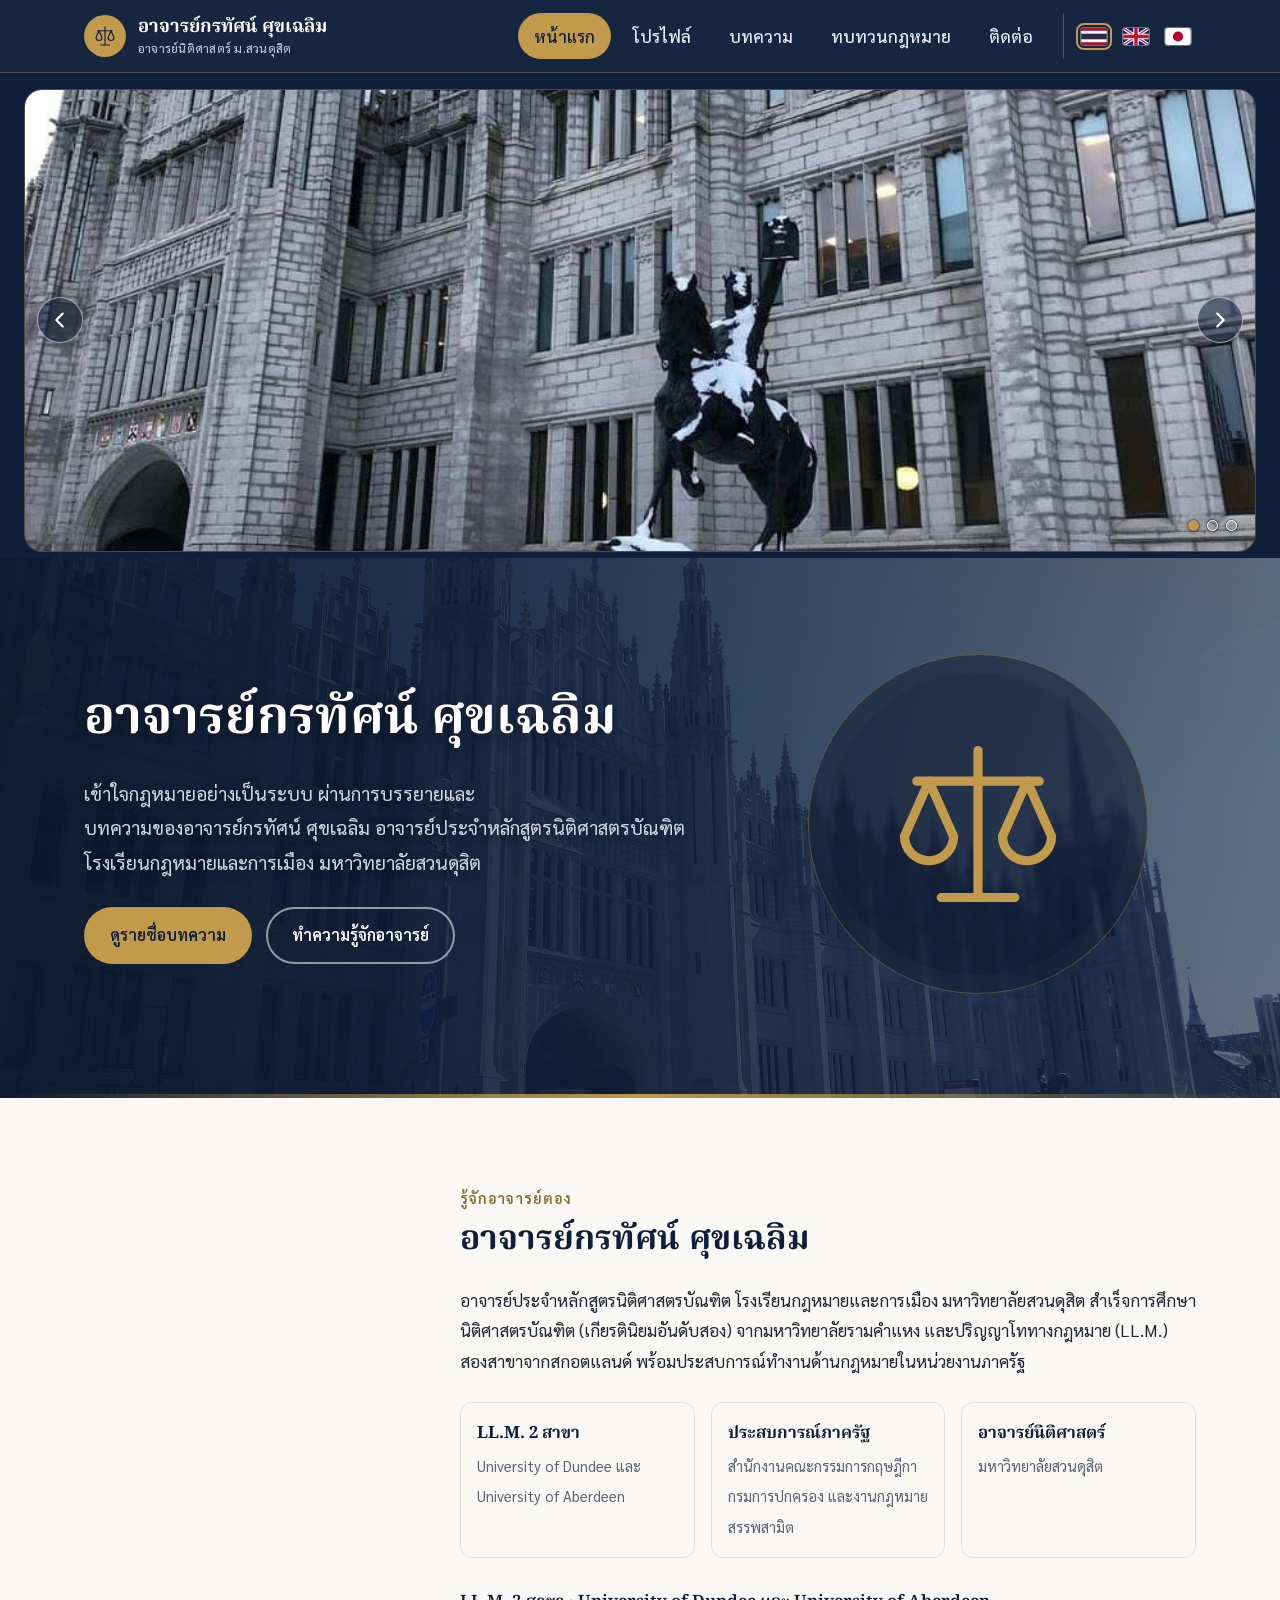
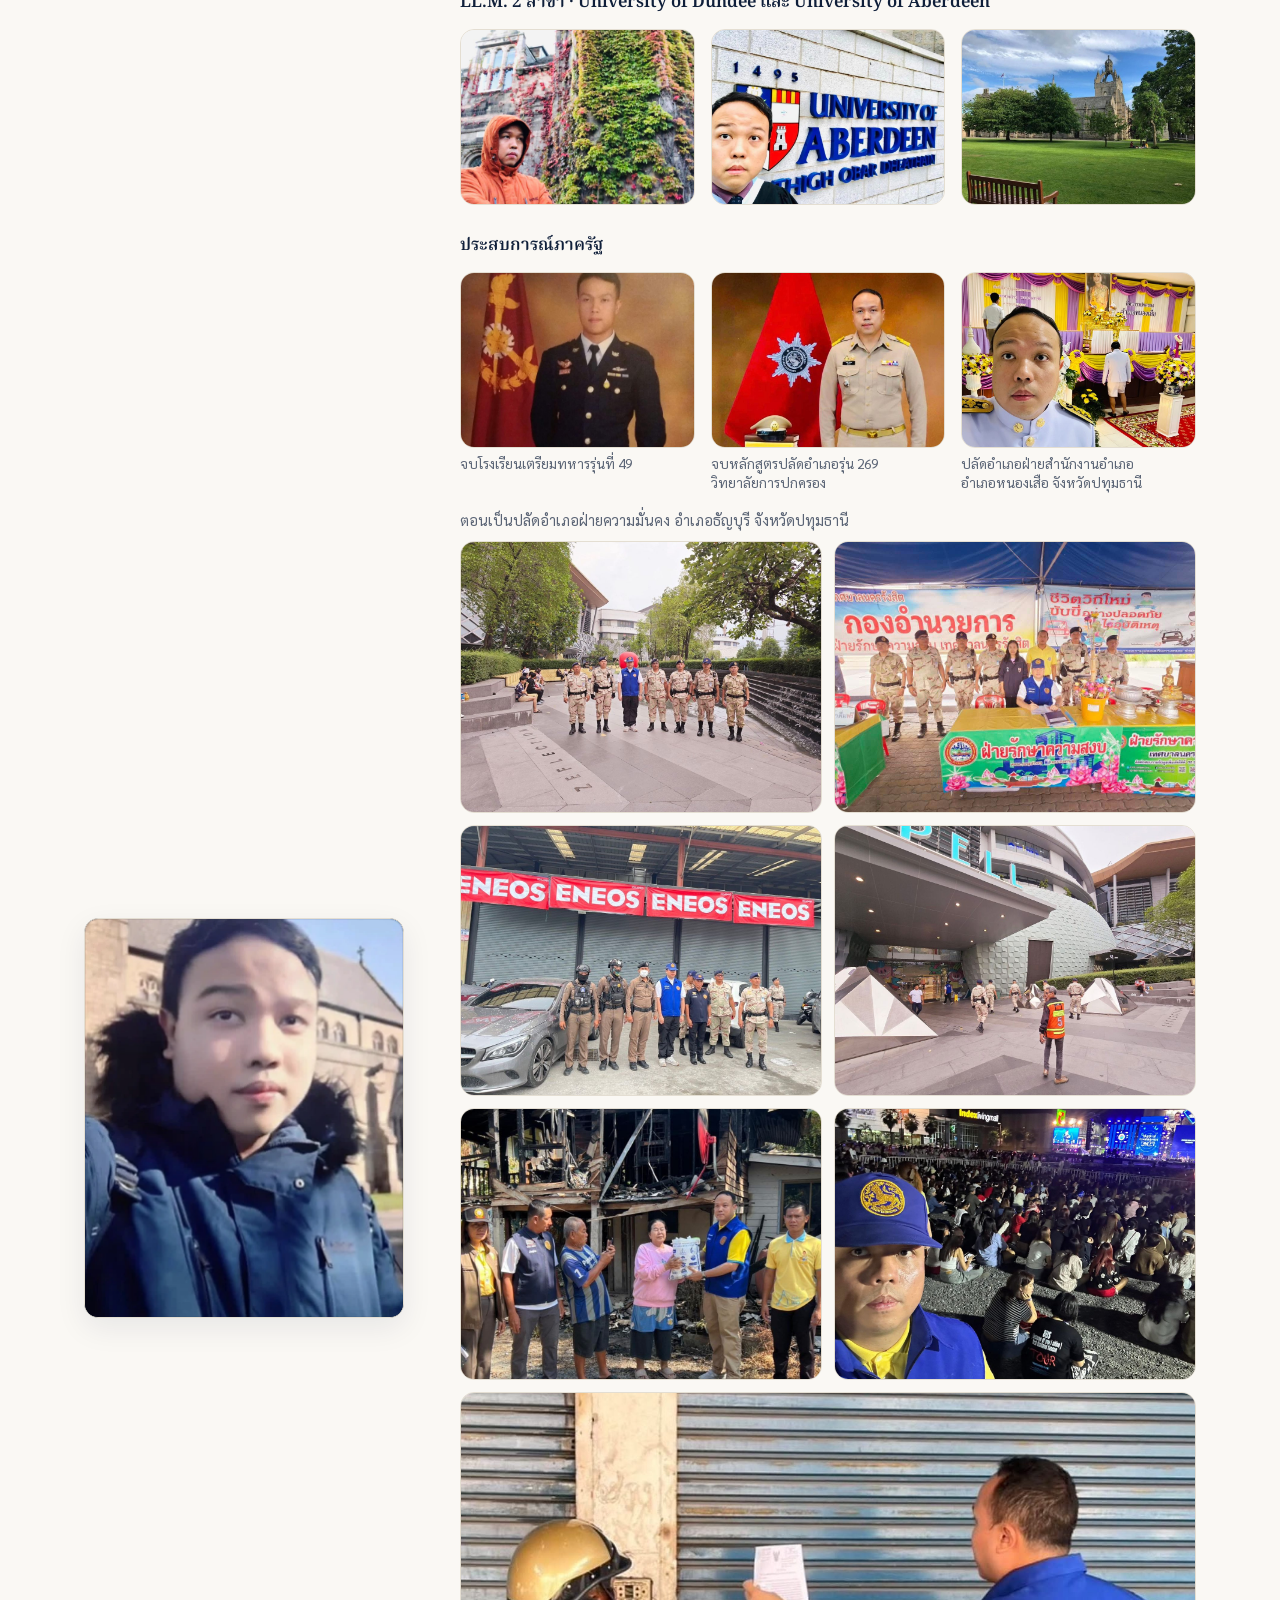
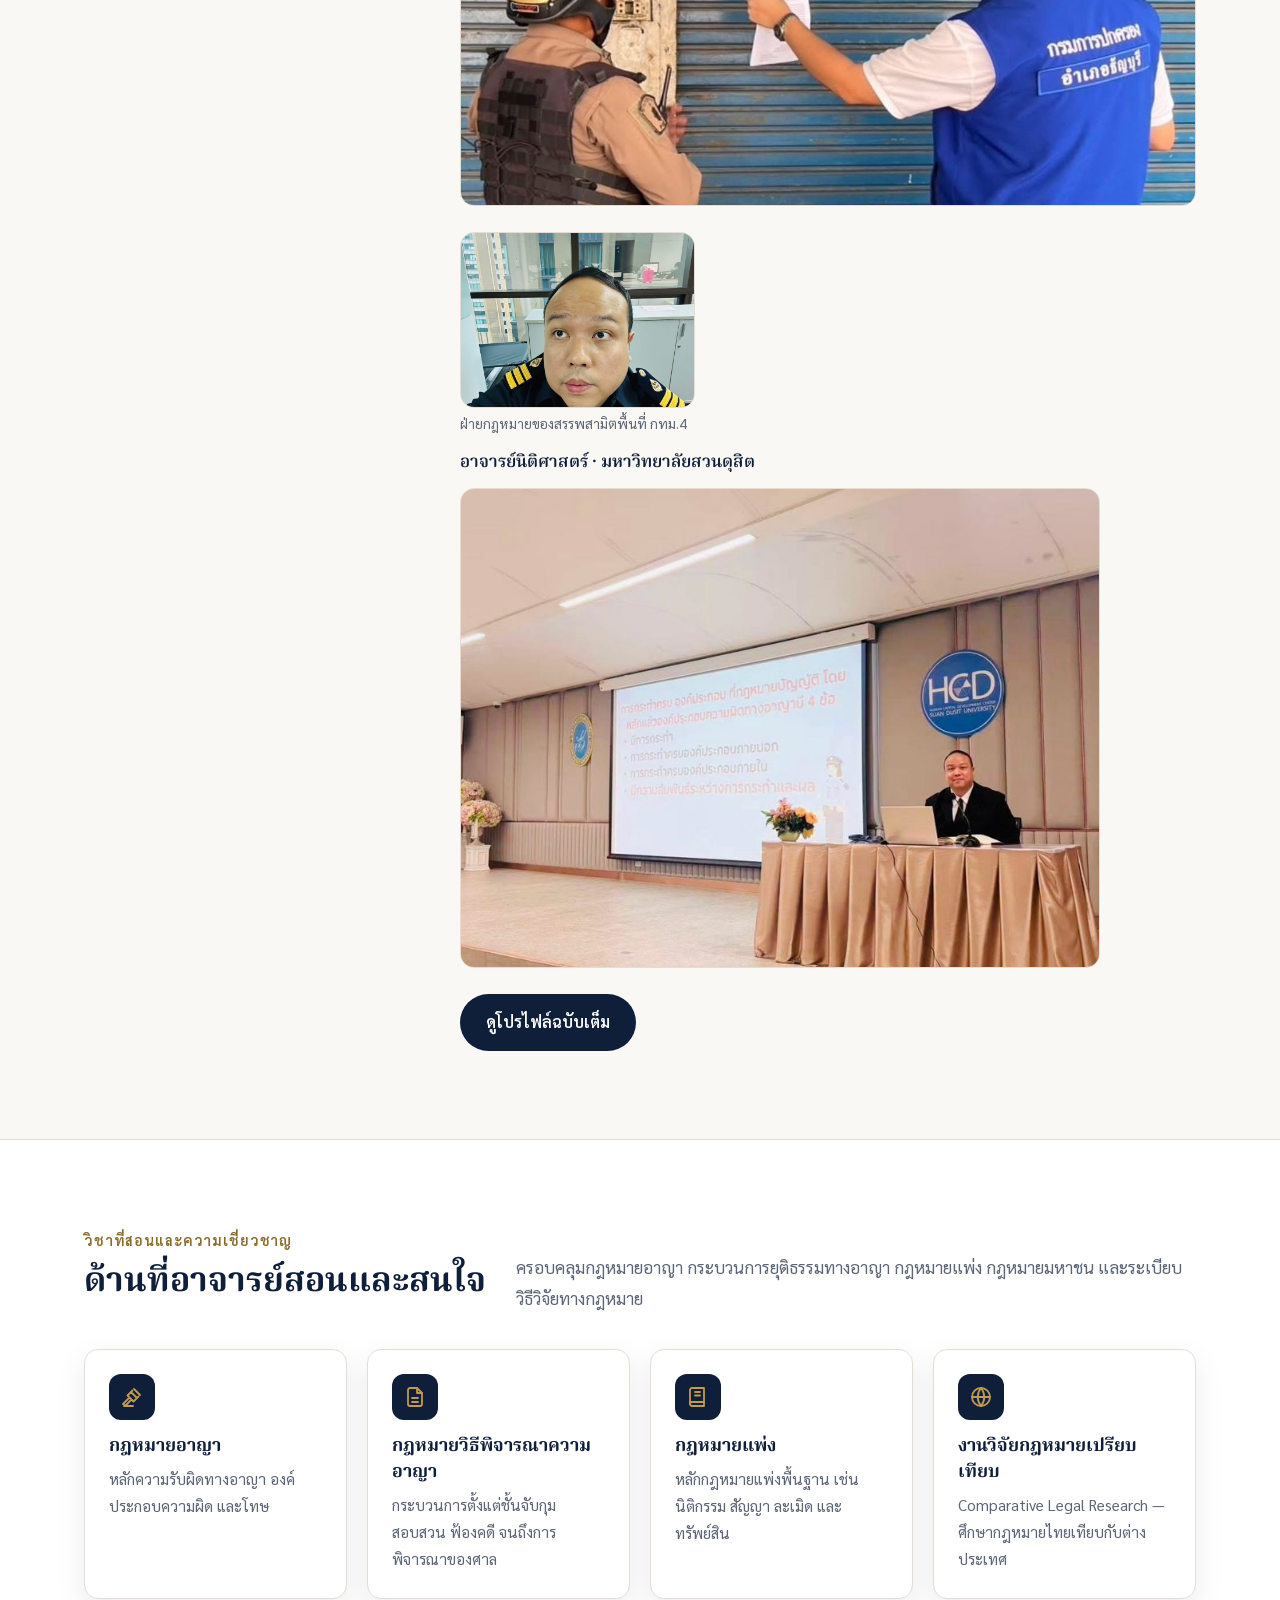
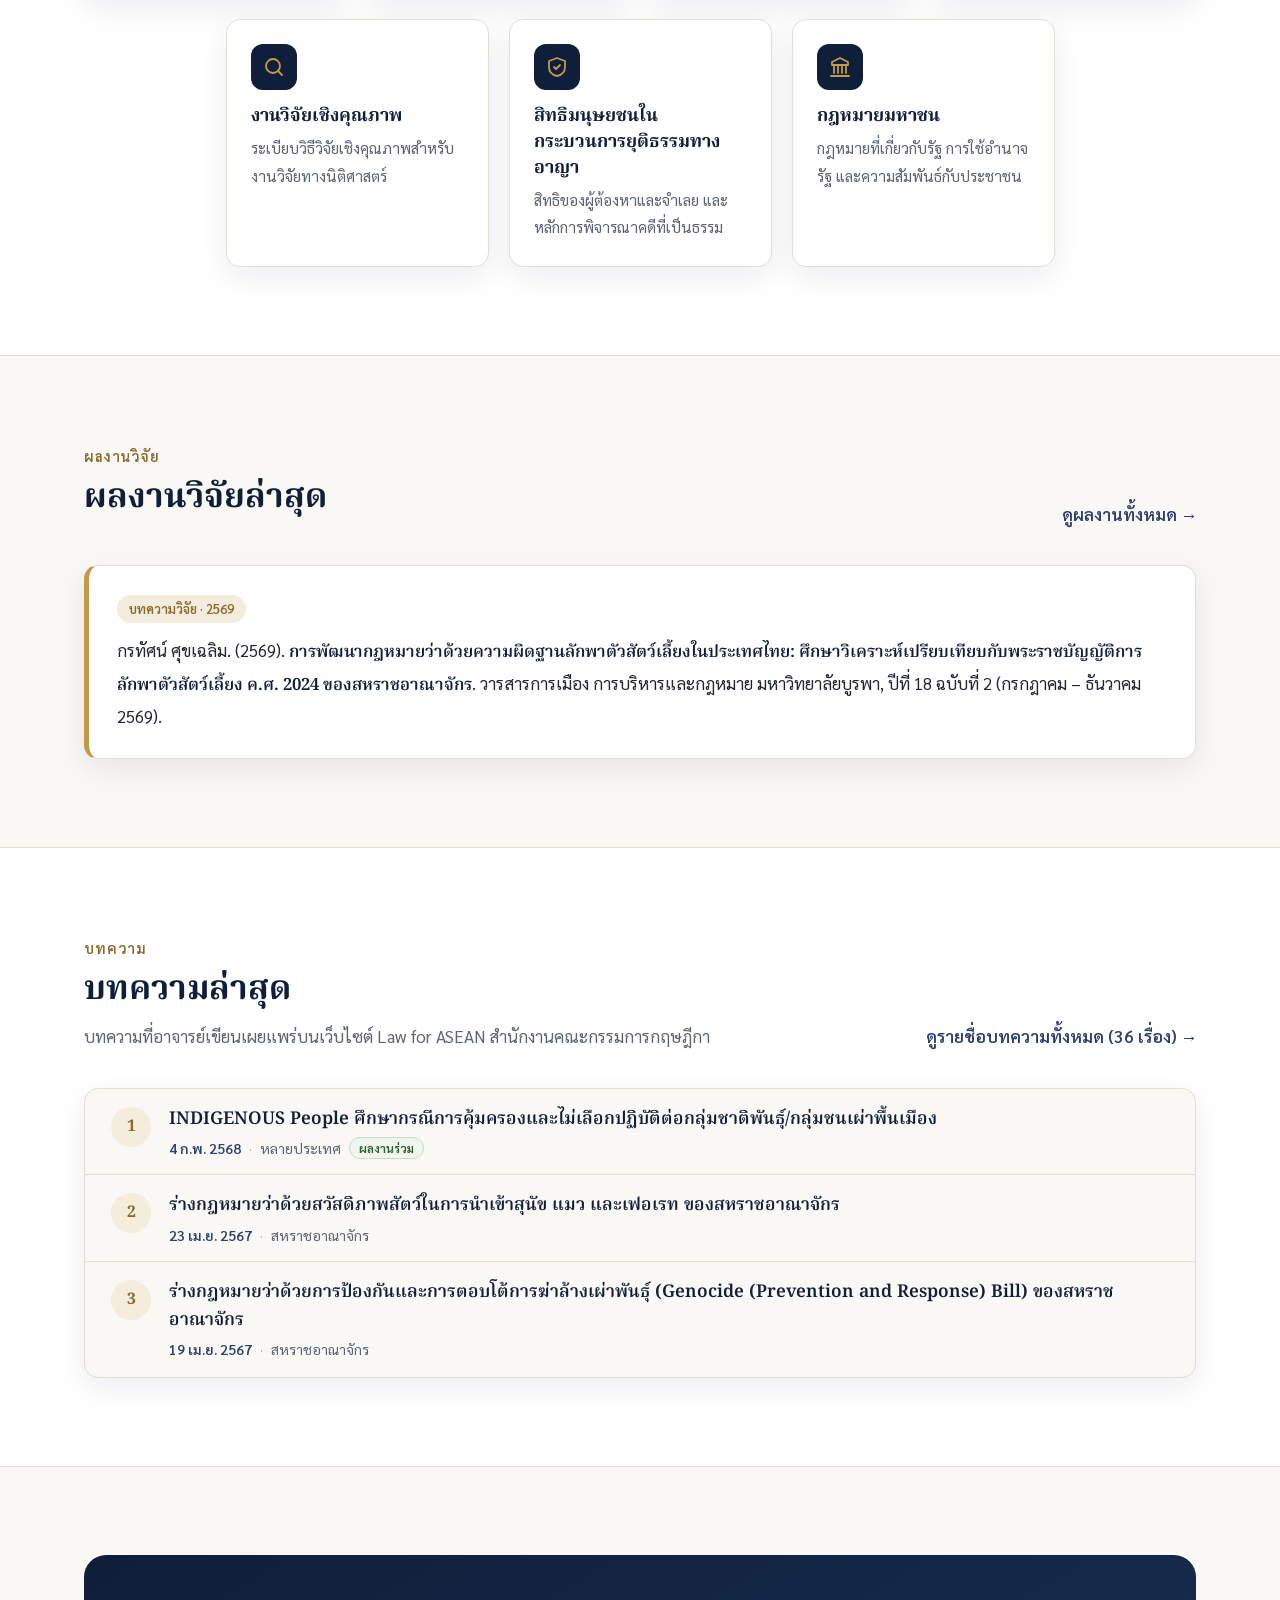
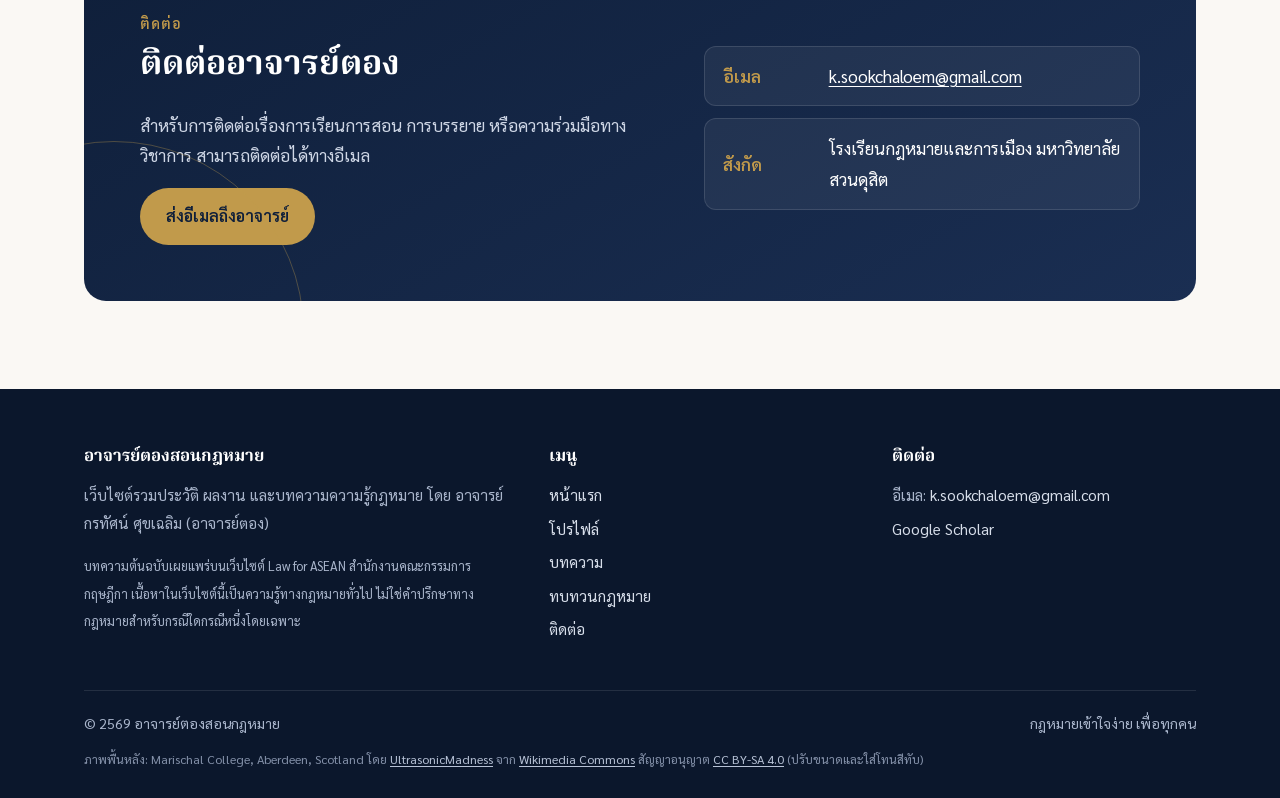
==== commit ce99968b: "Home slider: remove captions, robust iOS autoplay; white hero surname; fix sideways overflow on narr" ====
--- a/index.html
+++ b/index.html
@@ -98,7 +98,7 @@
   <link rel="preconnect" href="https://fonts.googleapis.com">
   <link rel="preconnect" href="https://fonts.gstatic.com" crossorigin>
   <link href="https://fonts.googleapis.com/css2?family=Noto+Serif+Thai:wght@500;600;700&family=Sarabun:wght@300;400;500;600;700&display=swap" rel="stylesheet">
-  <link rel="stylesheet" href="css/style.css?v=3">
+  <link rel="stylesheet" href="css/style.css?v=5">
   <link rel="icon" href="assets/favicon.svg" type="image/svg+xml">
 </head>
 <body>
@@ -127,9 +127,9 @@
       <div class="container">
         <div class="slider" data-slider role="region" aria-roledescription="carousel" aria-label="ภาพสไลด์">
           <div class="slider-viewport" aria-live="off">
-            <figure class="slide" role="group" aria-roledescription="slide" aria-label="1 / 3"><img src="assets/slider-1.jpg" alt="วิทยาลัยมาริชัลปกคลุมด้วยหิมะ พร้อมรูปปั้นนักรบขี่ม้าด้านหน้า" width="960" height="720"><figcaption class="slide-cap">วิทยาลัยมาริชัล มหาวิทยาลัยอเบอร์ดีน</figcaption></figure>
-            <figure class="slide" role="group" aria-roledescription="slide" aria-label="2 / 3"><img src="assets/slider-2.jpg" alt="ปราสาทสีขาวในสกอตแลนด์ มีสนามหญ้าและเนินเขาด้านหลัง" width="769" height="658" loading="lazy"><figcaption class="slide-cap">ปราสาทในสกอตแลนด์</figcaption></figure>
-            <figure class="slide" role="group" aria-roledescription="slide" aria-label="3 / 3"><img src="assets/slider-3.jpg" alt="ต้นสนปกคลุมด้วยหิมะริมแม่น้ำในไฮแลนด์ของสกอตแลนด์" width="1600" height="1200" loading="lazy"><figcaption class="slide-cap">ไฮแลนด์ของสกอตแลนด์ในฤดูหนาว</figcaption></figure>
+            <figure class="slide" role="group" aria-roledescription="slide" aria-label="1 / 3"><img src="assets/slider-1.jpg" alt="วิทยาลัยมาริชัลปกคลุมด้วยหิมะ พร้อมรูปปั้นนักรบขี่ม้าด้านหน้า" width="960" height="720"></figure>
+            <figure class="slide" role="group" aria-roledescription="slide" aria-label="2 / 3"><img src="assets/slider-2.jpg" alt="ปราสาทสีขาวในสกอตแลนด์ มีสนามหญ้าและเนินเขาด้านหลัง" width="769" height="658" loading="lazy"></figure>
+            <figure class="slide" role="group" aria-roledescription="slide" aria-label="3 / 3"><img src="assets/slider-3.jpg" alt="ต้นสนปกคลุมด้วยหิมะริมแม่น้ำในไฮแลนด์ของสกอตแลนด์" width="1600" height="1200" loading="lazy"></figure>
           </div>
           <button type="button" class="slider-btn slider-prev" aria-label="ภาพก่อนหน้า"><svg viewBox="0 0 24 24" fill="none" stroke="currentColor" stroke-width="2.4" stroke-linecap="round" stroke-linejoin="round" aria-hidden="true"><path d="m15 5-7 7 7 7"/></svg></button>
           <button type="button" class="slider-btn slider-next" aria-label="ภาพถัดไป"><svg viewBox="0 0 24 24" fill="none" stroke="currentColor" stroke-width="2.4" stroke-linecap="round" stroke-linejoin="round" aria-hidden="true"><path d="m9 5 7 7-7 7"/></svg></button>
@@ -313,6 +313,6 @@
   </footer>
   <script src="js/i18n.js?v=3"></script>
   <script src="js/main.js?v=2"></script>
-  <script src="js/slider.js?v=2"></script>
+  <script src="js/slider.js?v=3"></script>
 </body>
 </html>
--- a/css/style.css
+++ b/css/style.css
@@ -19,7 +19,7 @@
 }
 
 *, *::before, *::after { box-sizing: border-box; }
-html { scroll-behavior: smooth; -webkit-text-size-adjust: 100%; }
+html { scroll-behavior: smooth; -webkit-text-size-adjust: 100%; overflow-x: clip; max-width: 100%; }
 body {
   margin: 0;
   font-family: var(--font-body);
@@ -90,7 +90,7 @@
 .hero::after { content: ""; position: absolute; inset: auto 0 0 0; height: 4px; background: linear-gradient(90deg, transparent, var(--gold), transparent); }
 .hero-inner { display: grid; grid-template-columns: 1.3fr .9fr; gap: 48px; align-items: center; padding: 96px 24px 104px; }
 .hero h1 { color: var(--white); margin-bottom: .35em; }
-.hero h1 .accent { color: var(--gold); }
+.hero h1 .accent { color: var(--white); }
 .eyebrow { display: inline-block; font-size: .9rem; font-weight: 600; letter-spacing: .06em; color: var(--gold); margin-bottom: 14px; }
 .hero-lead { font-size: 1.2rem; color: #cfd7e6; max-width: 38em; }
 .hero-actions { display: flex; flex-wrap: wrap; gap: 14px; margin-top: 28px; }
@@ -404,14 +404,13 @@
 .slide { position: absolute; inset: 0; margin: 0; opacity: 0; visibility: hidden; transition: opacity .8s ease, visibility 0s linear .8s; }
 .slide.is-active { opacity: 1; visibility: visible; transition: opacity .8s ease; }
 .slide img { width: 100%; height: 100%; object-fit: cover; display: block; }
-.slide-cap { position: absolute; left: 0; right: 0; bottom: 0; margin: 0; padding: 46px 70px 22px 24px; color: #fff; font-size: 1.15rem; font-weight: 600; line-height: 1.4; background: linear-gradient(to top, rgba(8,16,32,.78), rgba(8,16,32,0)); text-shadow: 0 1px 6px rgba(0,0,0,.4); }
 .slider-btn { position: absolute; top: 50%; transform: translateY(-50%); width: 46px; height: 46px; border-radius: 50%; border: 1px solid rgba(255,255,255,.55); background: rgba(15,31,58,.55); color: #fff; cursor: pointer; display: grid; place-items: center; padding: 0; }
 .slider-btn:hover { background: rgba(15,31,58,.85); }
 .slider-btn:focus-visible, .slider-dot:focus-visible { outline: 3px solid var(--gold); outline-offset: 2px; }
 .slider-btn svg { width: 22px; height: 22px; }
 .slider-prev { left: 12px; } .slider-next { right: 12px; }
 .slider-dots { position: absolute; right: 18px; bottom: 20px; display: flex; gap: 8px; }
-.slider-dot { width: 11px; height: 11px; padding: 0; border-radius: 50%; border: 1.5px solid #fff; background: transparent; cursor: pointer; }
+.slider-dot { box-shadow: 0 0 0 1px rgba(15,31,58,.35), 0 1px 4px rgba(0,0,0,.45); width: 11px; height: 11px; padding: 0; border-radius: 50%; border: 1.5px solid #fff; background: transparent; cursor: pointer; }
 .slider-dot[aria-current="true"] { background: var(--gold); border-color: var(--gold); }
 .slide:nth-child(1) img { object-position: center 55%; }
 .slide:nth-child(2) img { object-position: center 66%; }
@@ -419,12 +418,11 @@
 @media (max-width: 700px) {
   .slider { margin: 18px -6px; border-radius: 14px; }
   .slider-viewport { aspect-ratio: 4 / 3; }
-  .slide-cap { font-size: 1rem; padding: 40px 78px 16px 16px; }
   .slider-btn { width: 40px; height: 40px; top: 42%; }
   .slider-prev { left: 8px; } .slider-next { right: 8px; }
   .slider-dots { right: 14px; bottom: 18px; }
 }
-@media (prefers-reduced-motion: reduce) { .slide, .slide.is-active { transition: none; } }
+@media (prefers-reduced-motion: reduce) { .slide, .slide.is-active { transition: none; } } /* no animation: instant swap, autoplay still runs */
 
 /* ---- slideshow on the home page (directly under the navbar) ---- */
 .slider-home { background: var(--ink); padding: 16px 0 6px; }
@@ -434,5 +432,11 @@
   .slider-home { padding: 12px 0 2px; }
   .slider-home .slider { margin: 0; border-radius: 14px; }
   .slider-home .slider-viewport { height: 240px; }
-  .slider-home .slide-cap { font-size: .95rem; padding: 34px 76px 12px 14px; }
-}
+}
+
+/* ---- no sideways overflow on narrow iPhones: grid columns may shrink, captions fit, slider swipes only horizontally ---- */
+.llm-photos > * { min-width: 0; }
+.slider-home, .slider-home .container { max-width: 100%; overflow: hidden; }
+.slider-viewport { touch-action: pan-y pinch-zoom; }
+@media (max-width: 400px) { .llm-photos figcaption.photo-caption { font-size: .72rem; line-height: 1.4; } .gov-photos { gap: 12px; } }
+@media (max-width: 340px) { .llm-photos .photo-caption .nw { white-space: normal; } }
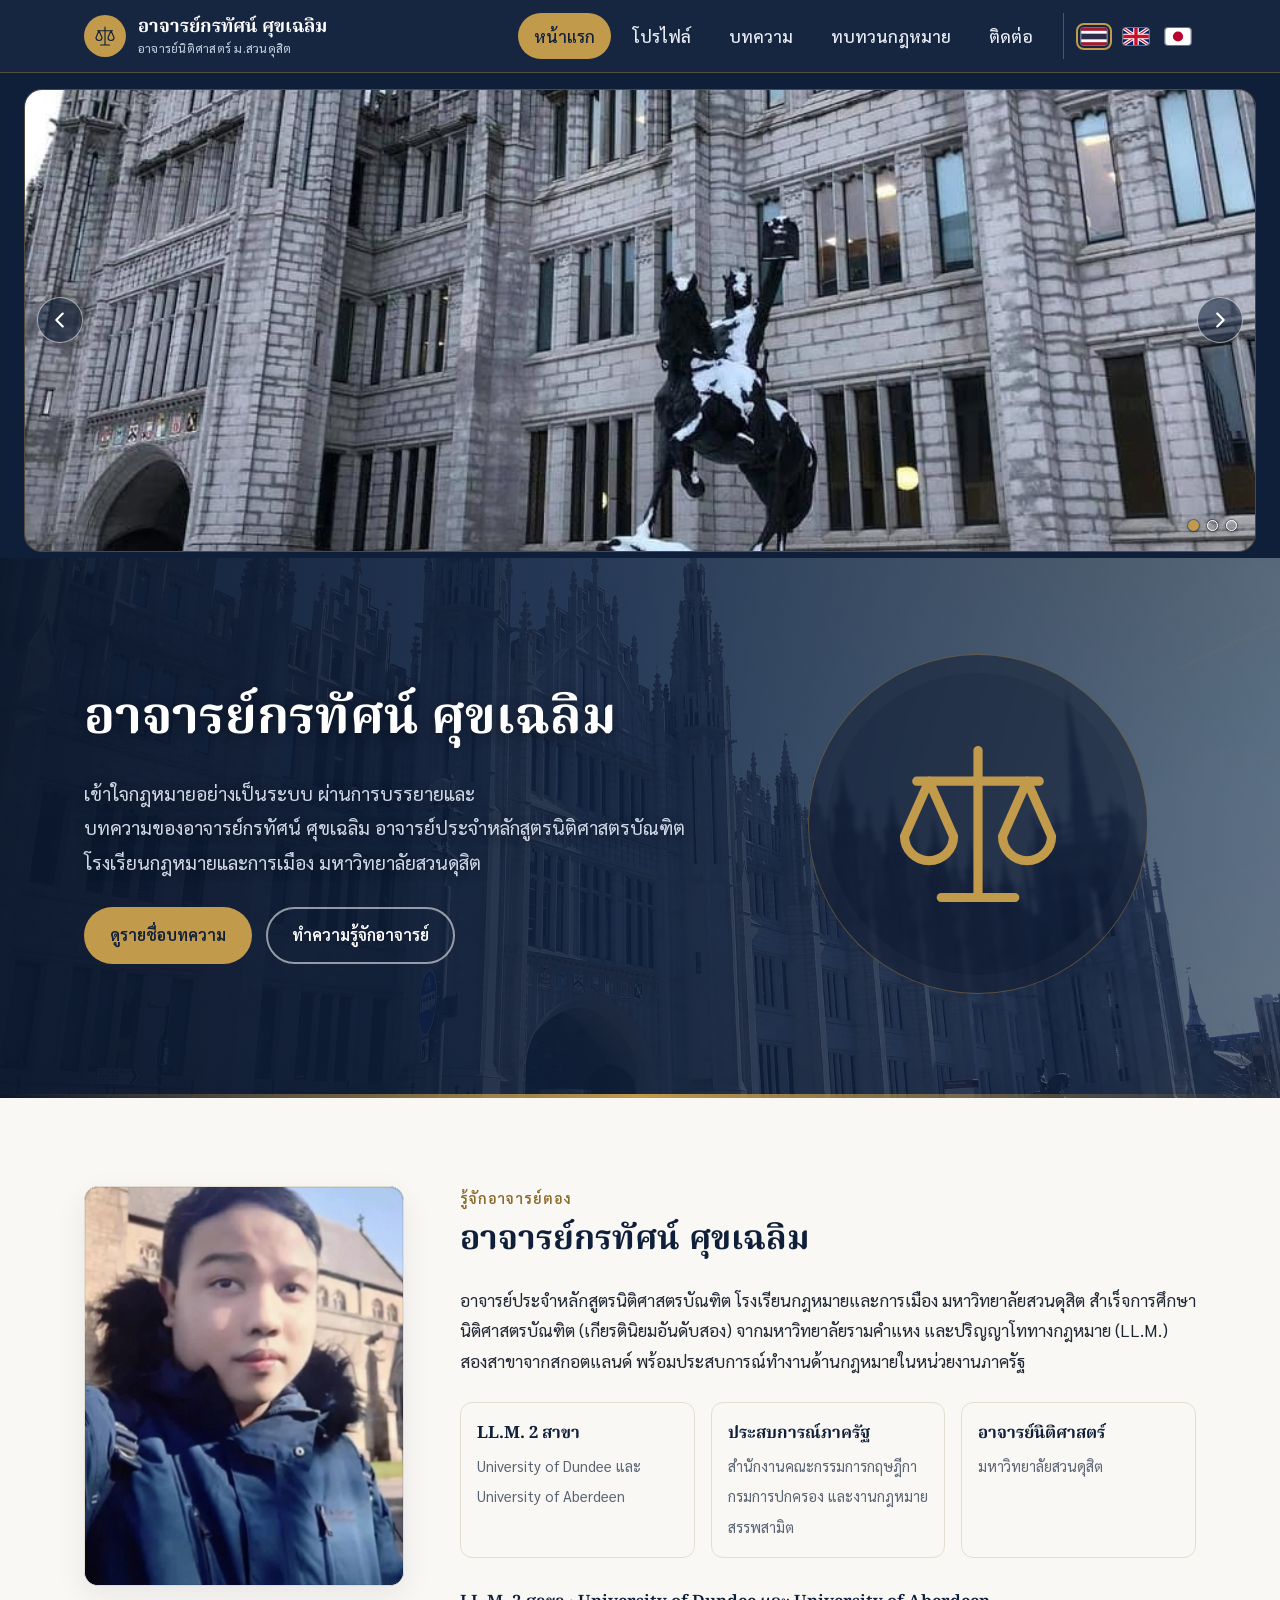
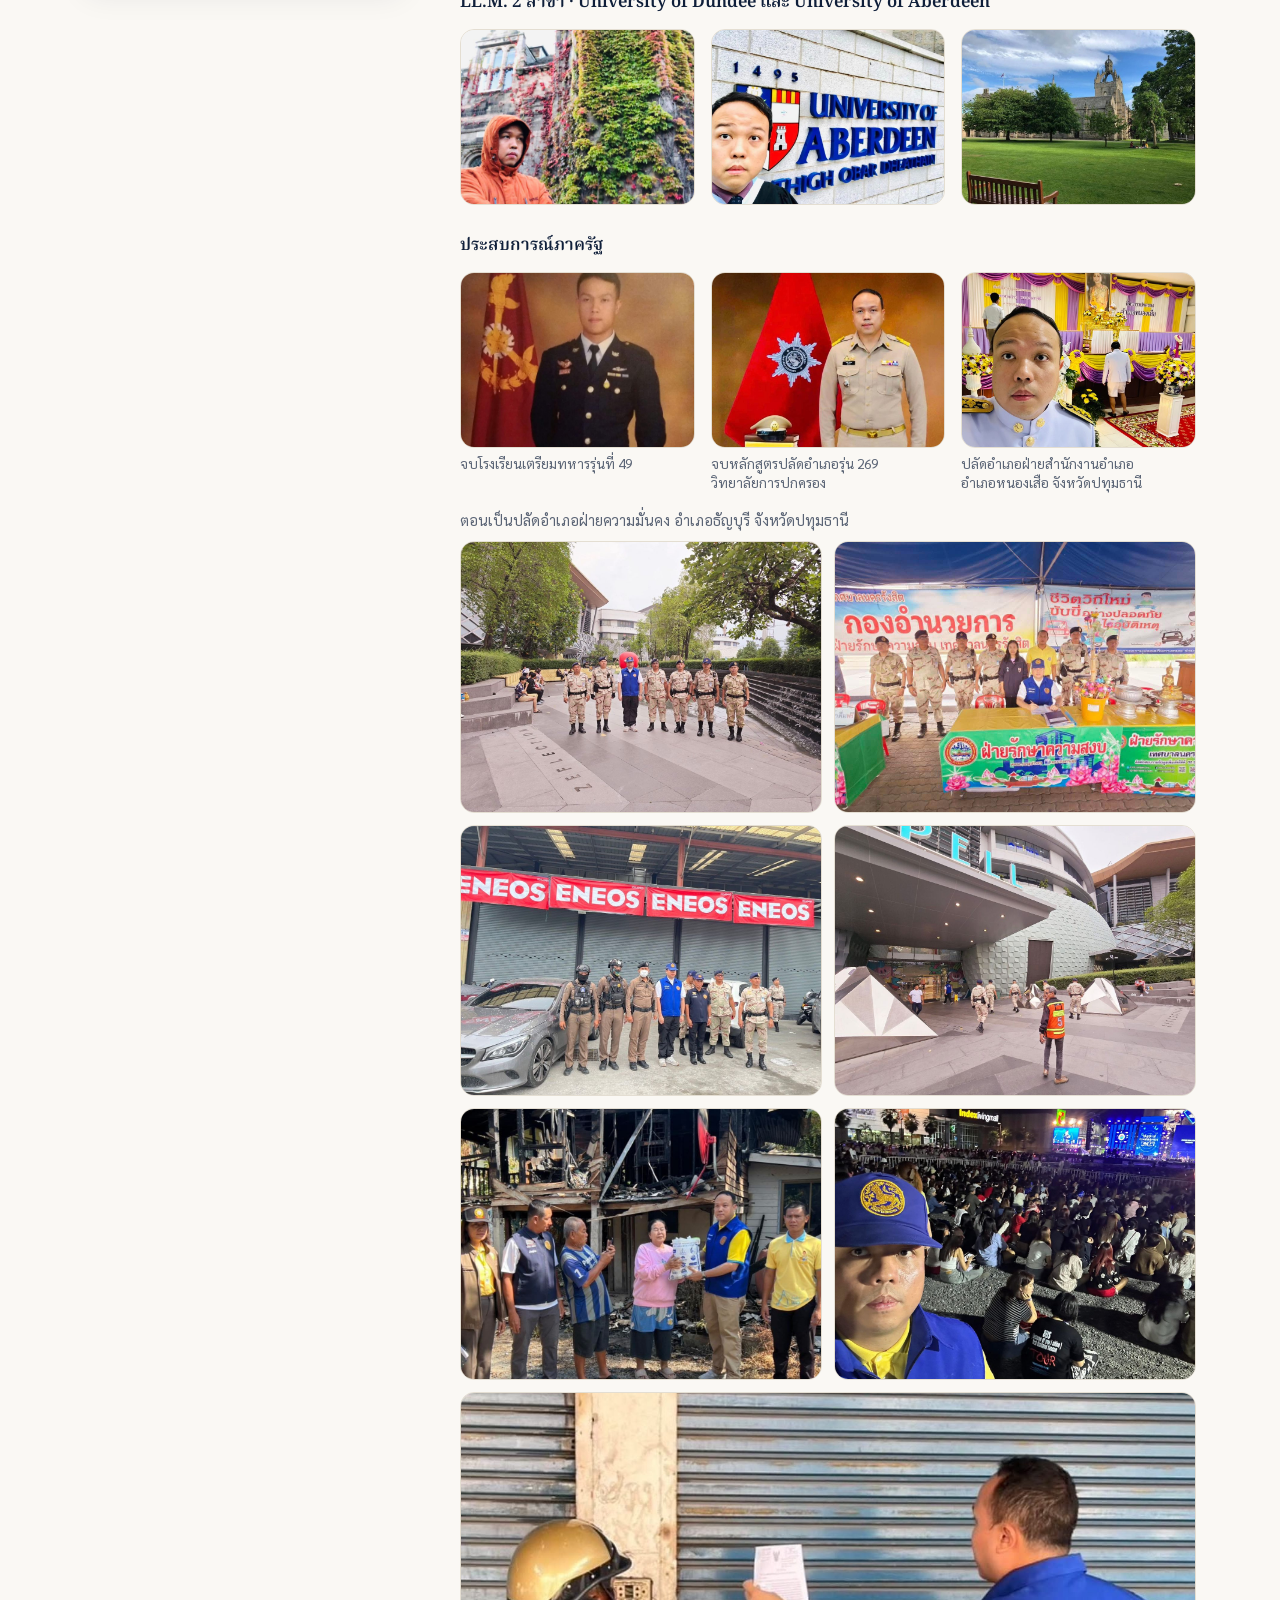
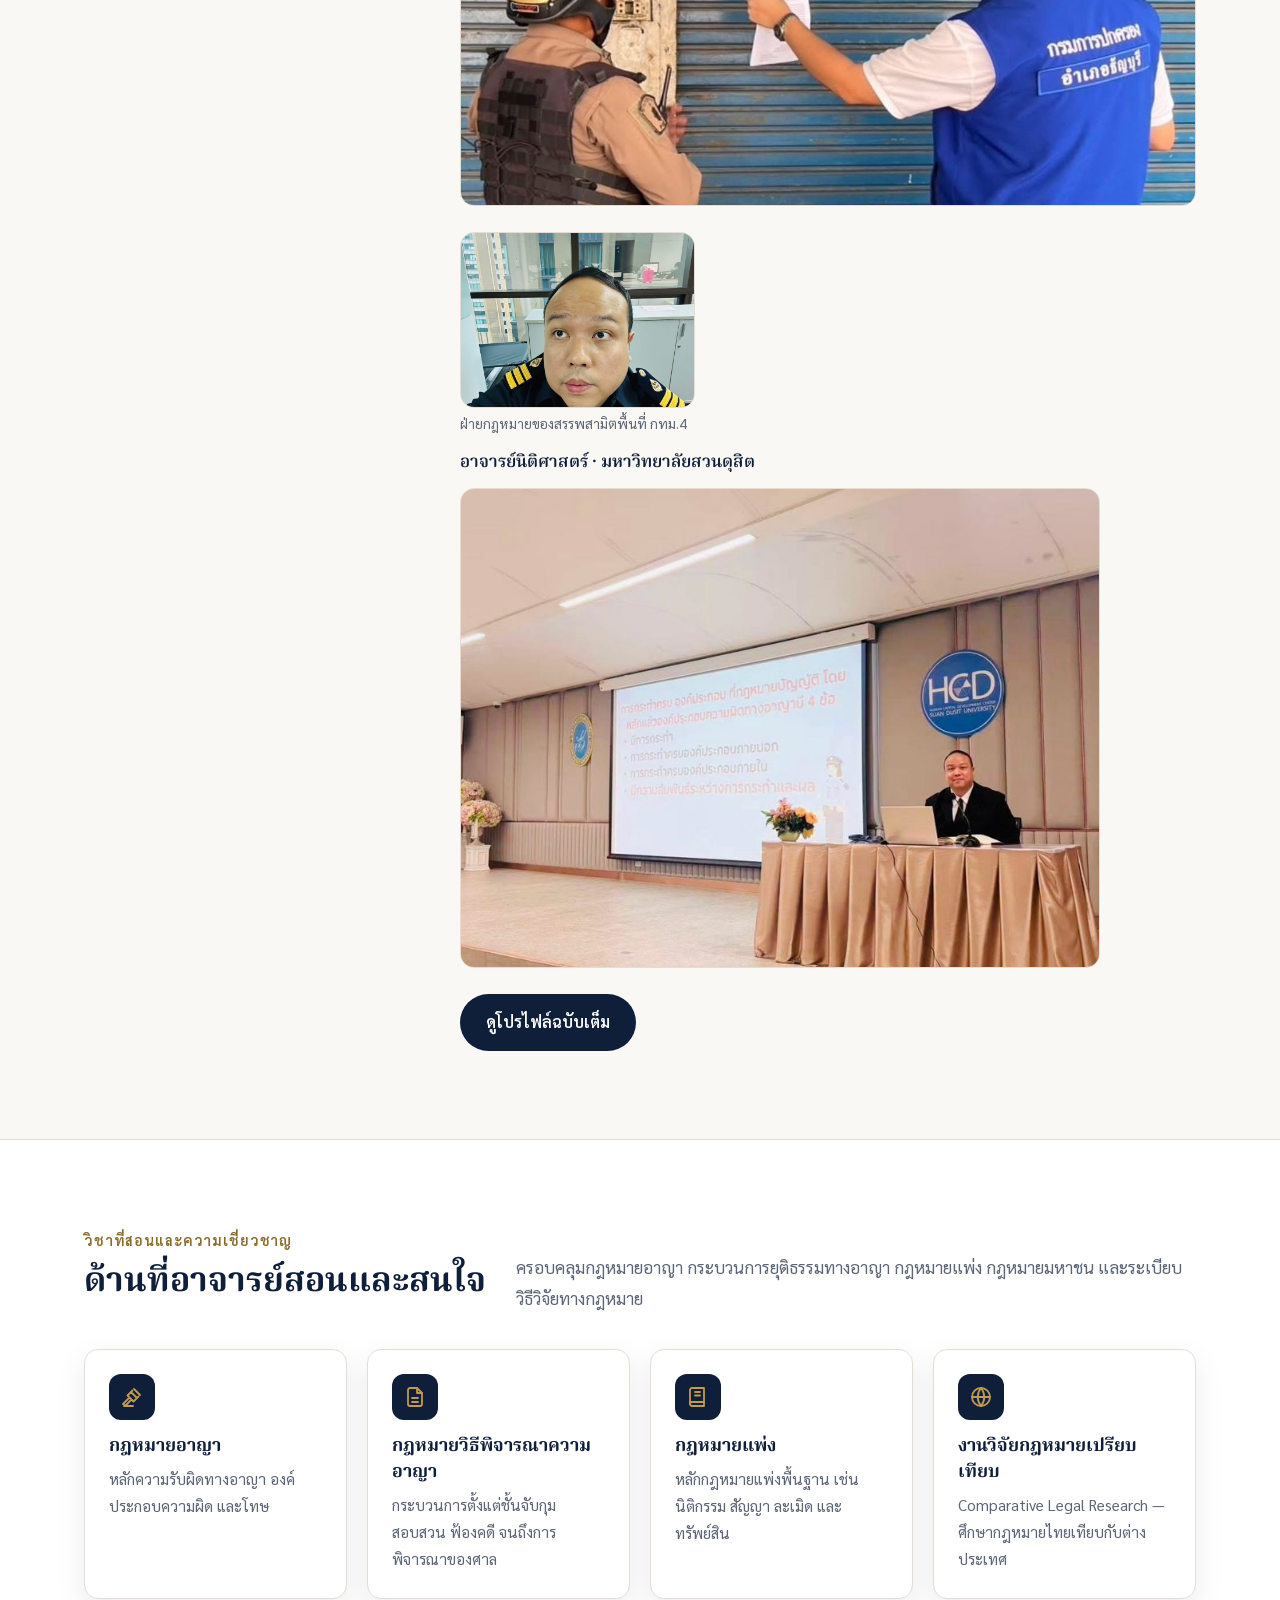
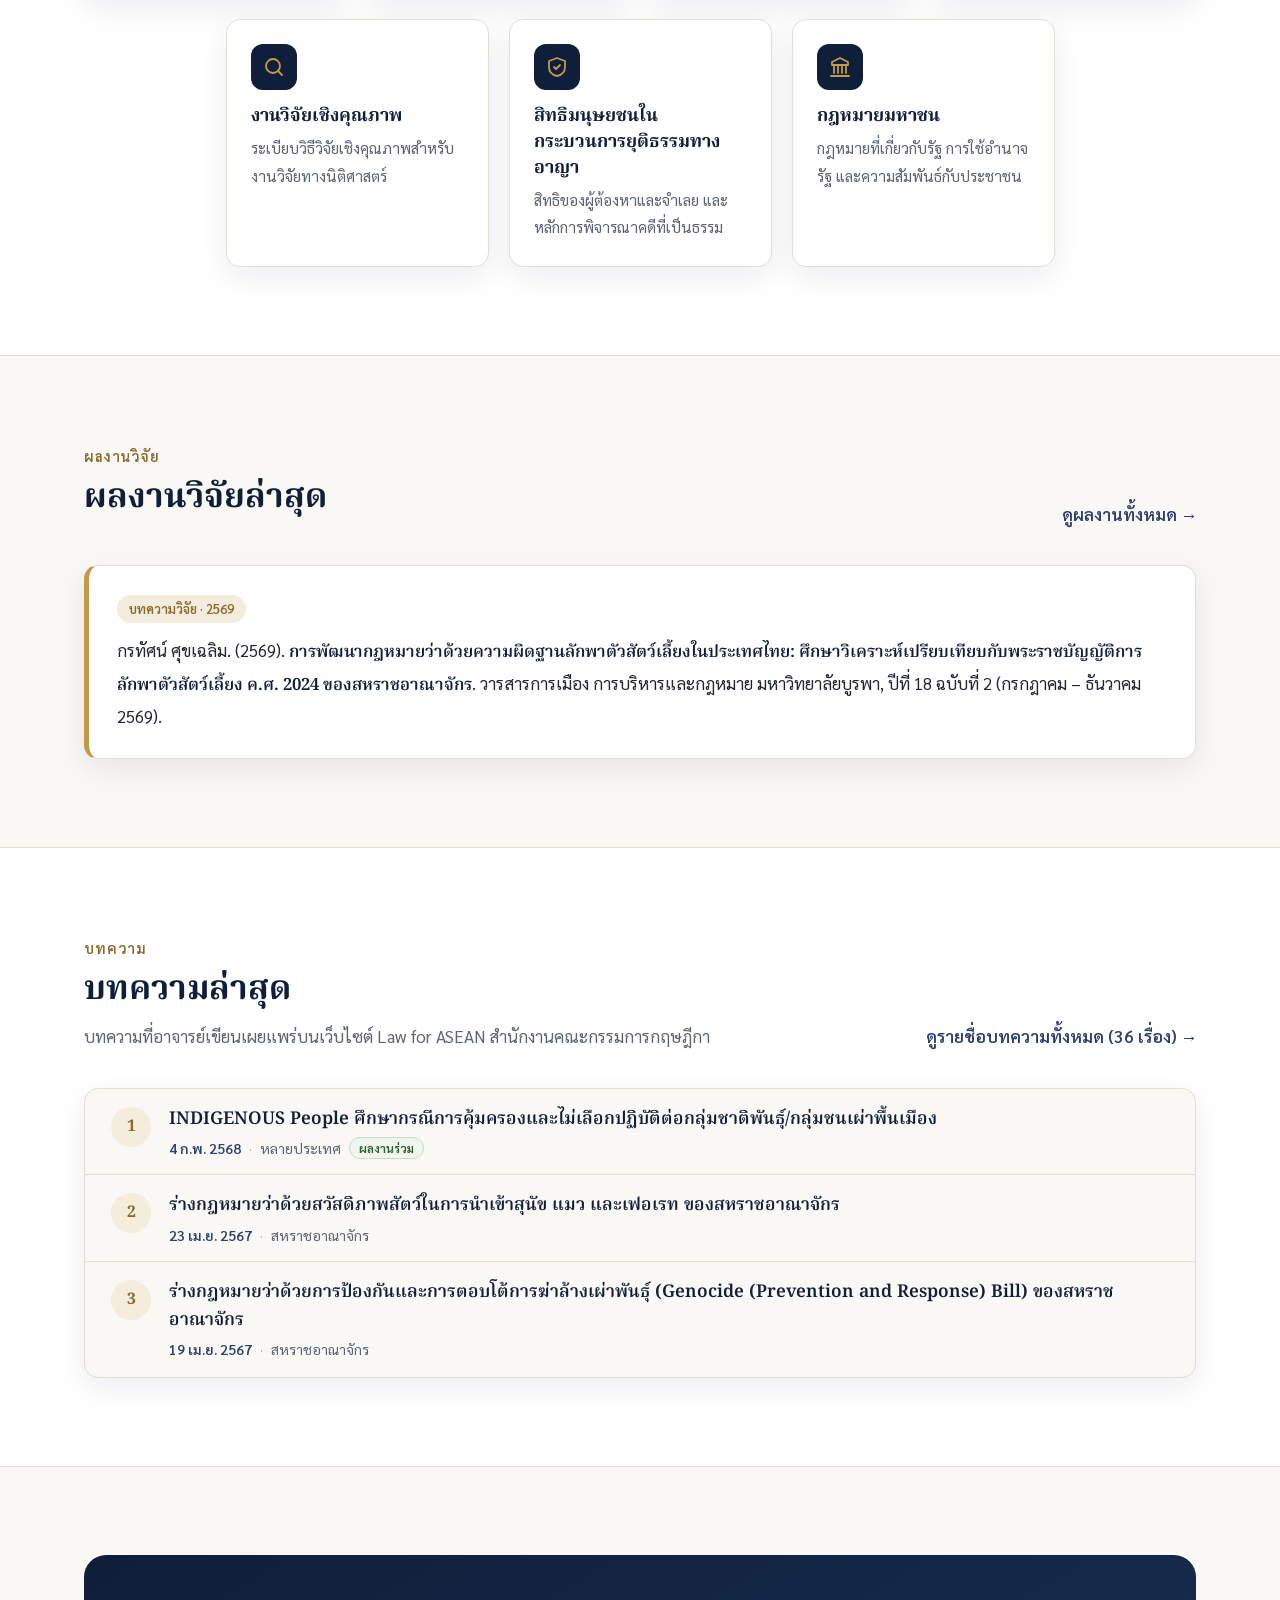
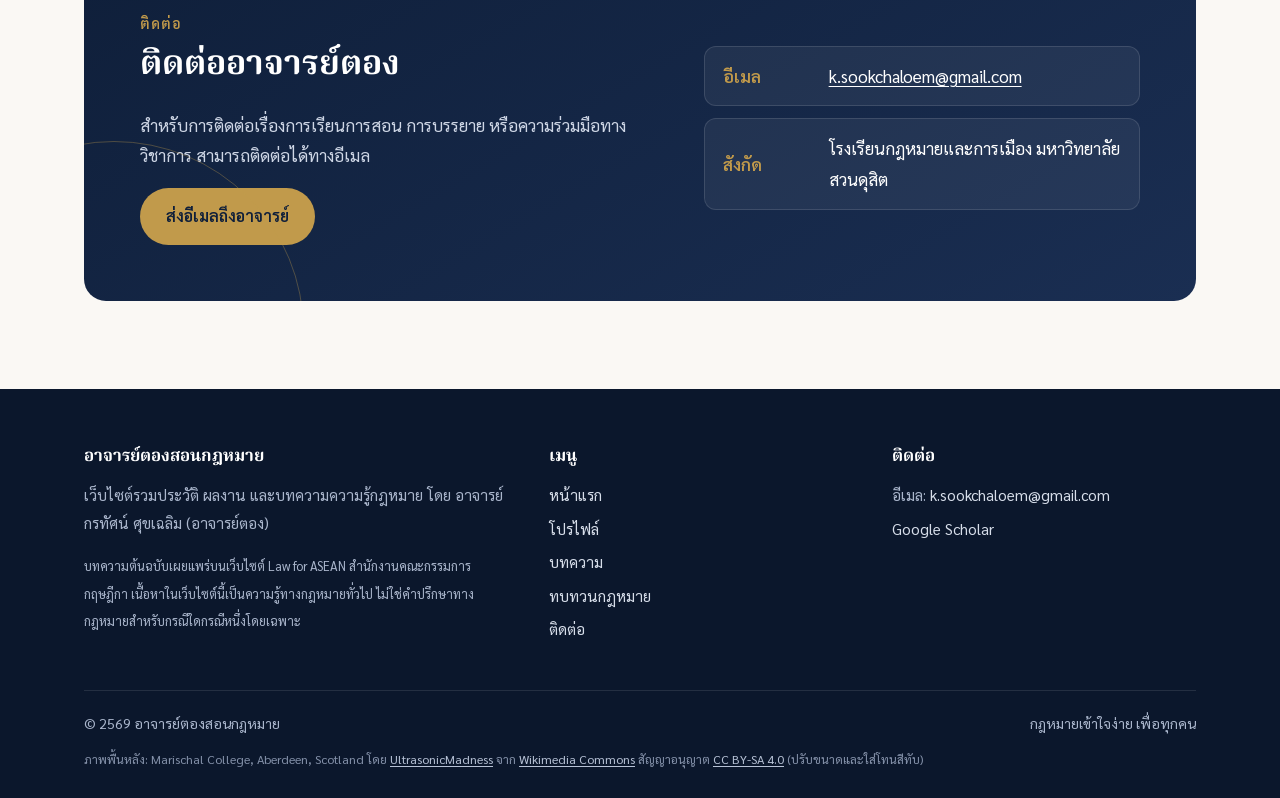
==== commit 14572d99: "Fix portrait dropping to middle of tall intro section on desktop; slider slide 2 -> Edinburgh Castle" ====
--- a/index.html
+++ b/index.html
@@ -98,7 +98,7 @@
   <link rel="preconnect" href="https://fonts.googleapis.com">
   <link rel="preconnect" href="https://fonts.gstatic.com" crossorigin>
   <link href="https://fonts.googleapis.com/css2?family=Noto+Serif+Thai:wght@500;600;700&family=Sarabun:wght@300;400;500;600;700&display=swap" rel="stylesheet">
-  <link rel="stylesheet" href="css/style.css?v=5">
+  <link rel="stylesheet" href="css/style.css?v=8">
   <link rel="icon" href="assets/favicon.svg" type="image/svg+xml">
 </head>
 <body>
@@ -128,7 +128,7 @@
         <div class="slider" data-slider role="region" aria-roledescription="carousel" aria-label="ภาพสไลด์">
           <div class="slider-viewport" aria-live="off">
             <figure class="slide" role="group" aria-roledescription="slide" aria-label="1 / 3"><img src="assets/slider-1.jpg" alt="วิทยาลัยมาริชัลปกคลุมด้วยหิมะ พร้อมรูปปั้นนักรบขี่ม้าด้านหน้า" width="960" height="720"></figure>
-            <figure class="slide" role="group" aria-roledescription="slide" aria-label="2 / 3"><img src="assets/slider-2.jpg" alt="ปราสาทสีขาวในสกอตแลนด์ มีสนามหญ้าและเนินเขาด้านหลัง" width="769" height="658" loading="lazy"></figure>
+            <figure class="slide" role="group" aria-roledescription="slide" aria-label="2 / 3"><img src="assets/slider-2.jpg" alt="ปราสาทเอดินบะระในสกอตแลนด์ มีชายสวมแจ็กเก็ตสีแดงยืนอยู่ด้านหน้า" width="1440" height="999" loading="lazy"></figure>
             <figure class="slide" role="group" aria-roledescription="slide" aria-label="3 / 3"><img src="assets/slider-3.jpg" alt="ต้นสนปกคลุมด้วยหิมะริมแม่น้ำในไฮแลนด์ของสกอตแลนด์" width="1600" height="1200" loading="lazy"></figure>
           </div>
           <button type="button" class="slider-btn slider-prev" aria-label="ภาพก่อนหน้า"><svg viewBox="0 0 24 24" fill="none" stroke="currentColor" stroke-width="2.4" stroke-linecap="round" stroke-linejoin="round" aria-hidden="true"><path d="m15 5-7 7 7 7"/></svg></button>
@@ -311,8 +311,8 @@
       <p class="photo-credit">ภาพพื้นหลัง: Marischal College, Aberdeen, Scotland โดย <a href="https://commons.wikimedia.org/wiki/User:UltrasonicMadness" rel="noopener">UltrasonicMadness</a> จาก <a href="https://commons.wikimedia.org/wiki/File:Marischal_College_-_April_2023.jpg" rel="noopener">Wikimedia Commons</a> สัญญาอนุญาต <a href="https://creativecommons.org/licenses/by-sa/4.0/" rel="license noopener">CC BY-SA 4.0</a> (ปรับขนาดและใส่โทนสีทับ)</p>
     </div>
   </footer>
-  <script src="js/i18n.js?v=3"></script>
+  <script src="js/i18n.js?v=5"></script>
   <script src="js/main.js?v=2"></script>
-  <script src="js/slider.js?v=3"></script>
+  <script src="js/slider.js?v=5"></script>
 </body>
 </html>
--- a/css/style.css
+++ b/css/style.css
@@ -112,7 +112,7 @@
 .kicker { display: block; color: var(--gold-dark); font-weight: 600; font-size: .9rem; letter-spacing: .06em; margin-bottom: 4px; }
 
 /* Intro */
-.intro-grid { display: grid; grid-template-columns: 320px 1fr; gap: 56px; align-items: center; }
+.intro-grid { display: grid; grid-template-columns: 320px 1fr; gap: 56px; align-items: start; }
 .photo-placeholder { aspect-ratio: 4 / 5; border-radius: var(--radius); background: repeating-linear-gradient(45deg, #eef1f6, #eef1f6 12px, #e6eaf1 12px, #e6eaf1 24px); border: 2px dashed #a9b4c7; display: flex; flex-direction: column; align-items: center; justify-content: center; gap: 10px; color: #56627a; text-align: center; padding: 20px; }
 .photo-placeholder svg { width: 88px; height: 88px; color: #9aa6bb; }
 .photo-placeholder span { font-weight: 600; font-size: .95rem; }
@@ -413,7 +413,7 @@
 .slider-dot { box-shadow: 0 0 0 1px rgba(15,31,58,.35), 0 1px 4px rgba(0,0,0,.45); width: 11px; height: 11px; padding: 0; border-radius: 50%; border: 1.5px solid #fff; background: transparent; cursor: pointer; }
 .slider-dot[aria-current="true"] { background: var(--gold); border-color: var(--gold); }
 .slide:nth-child(1) img { object-position: center 55%; }
-.slide:nth-child(2) img { object-position: center 66%; }
+.slide:nth-child(2) img { object-position: center 55%; }
 .slide:nth-child(3) img { object-position: center 55%; }
 @media (max-width: 700px) {
   .slider { margin: 18px -6px; border-radius: 14px; }
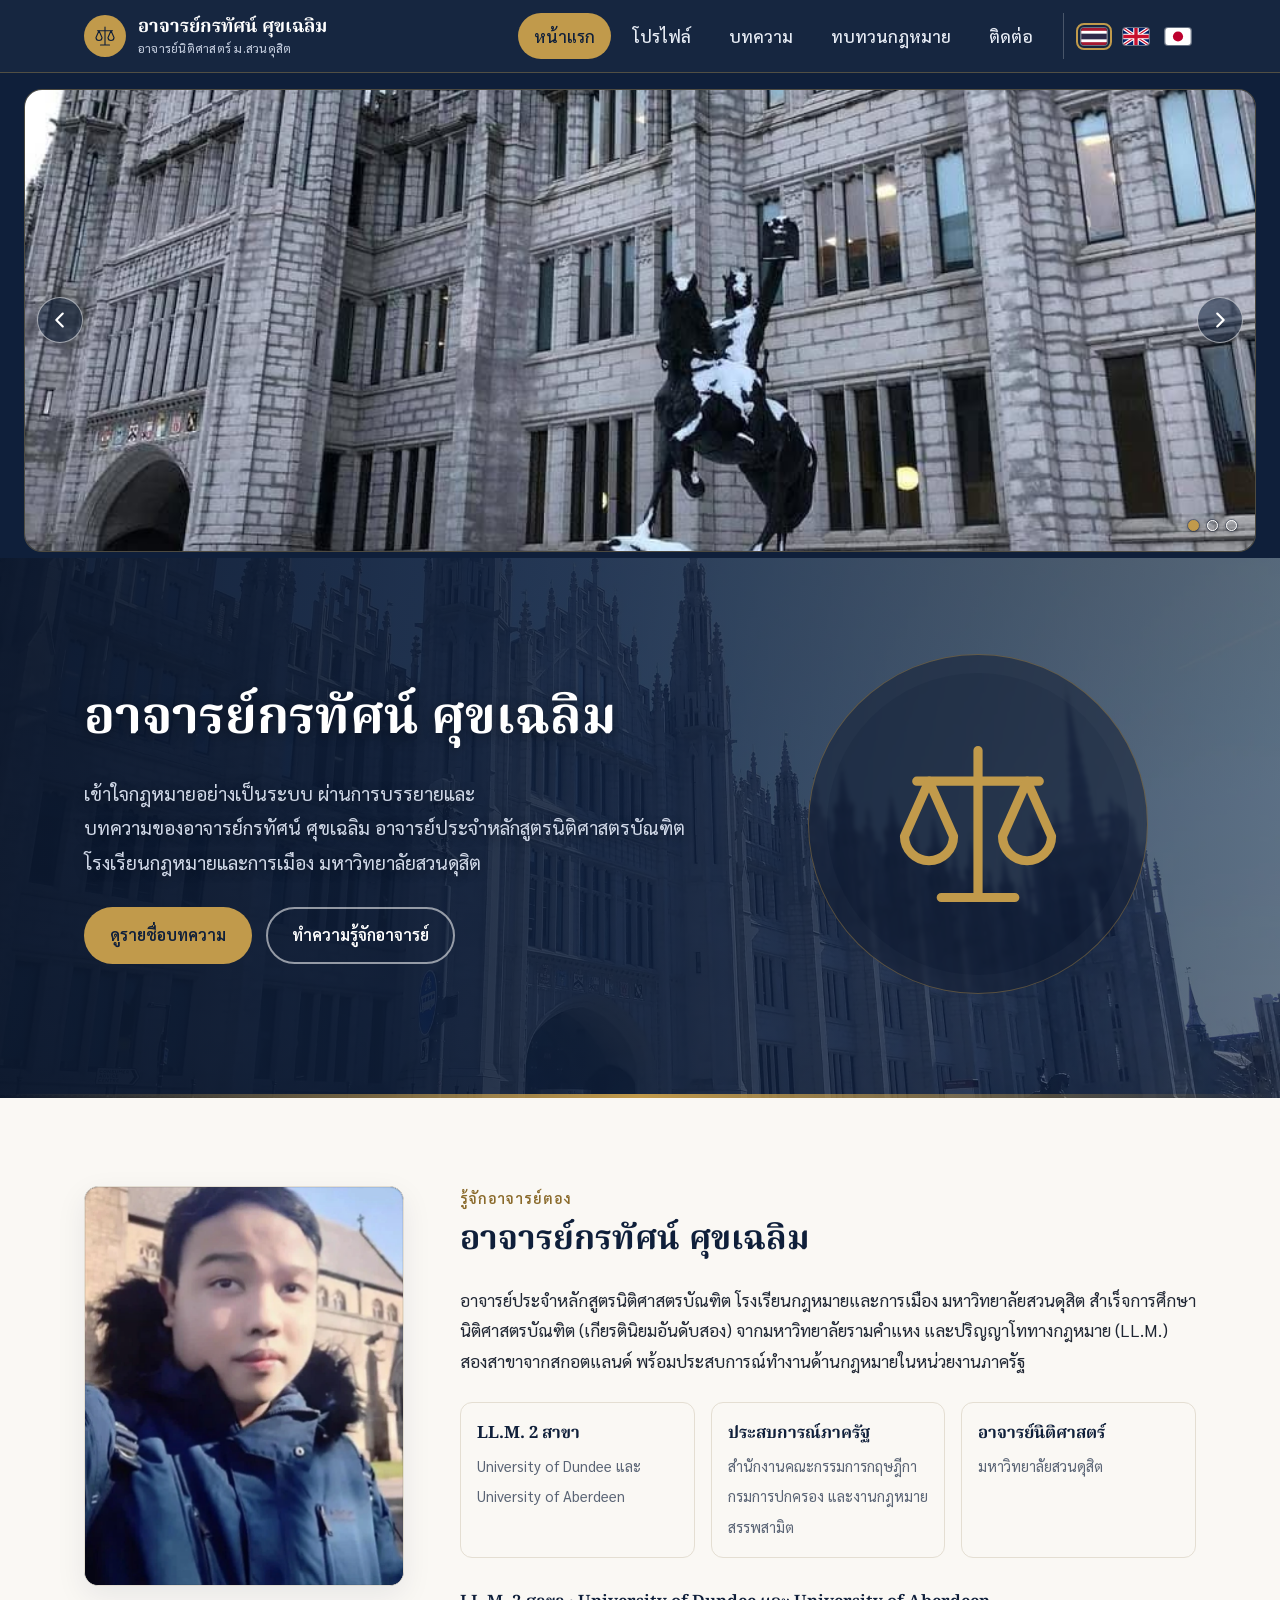
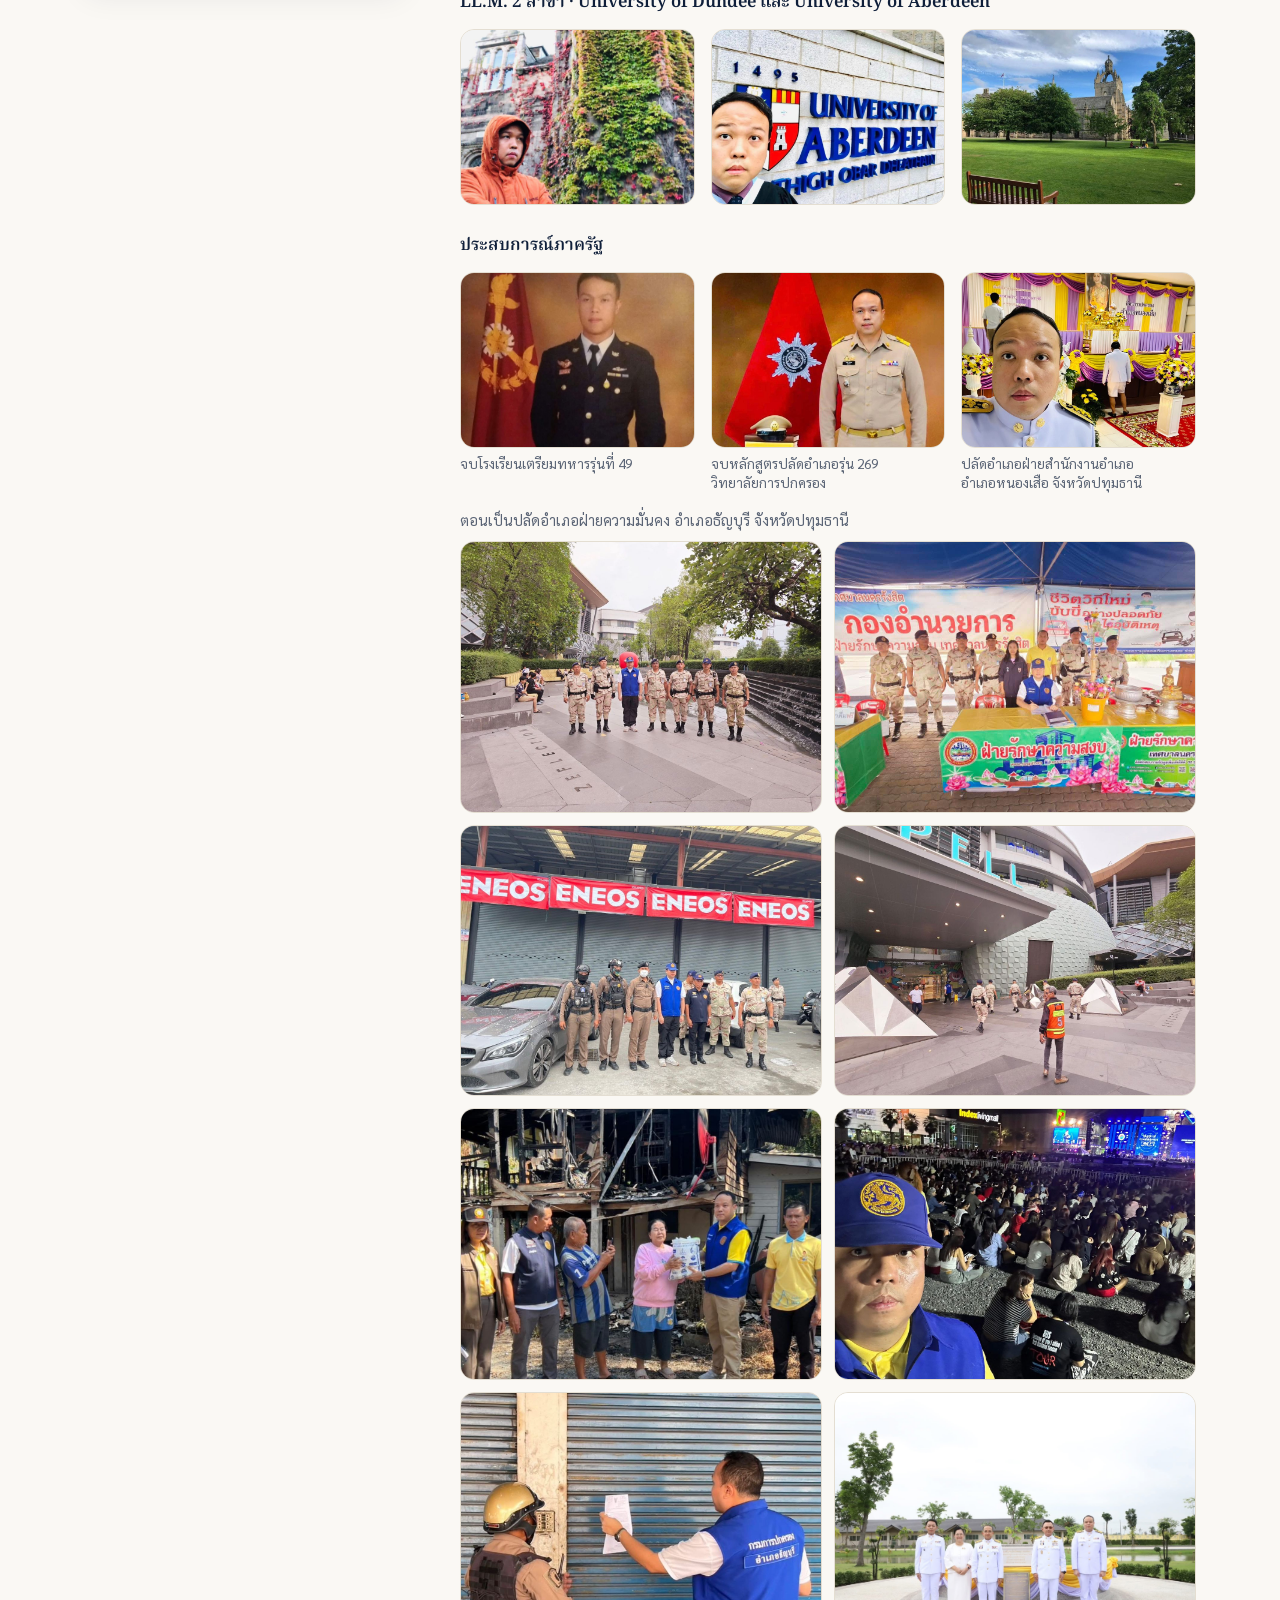
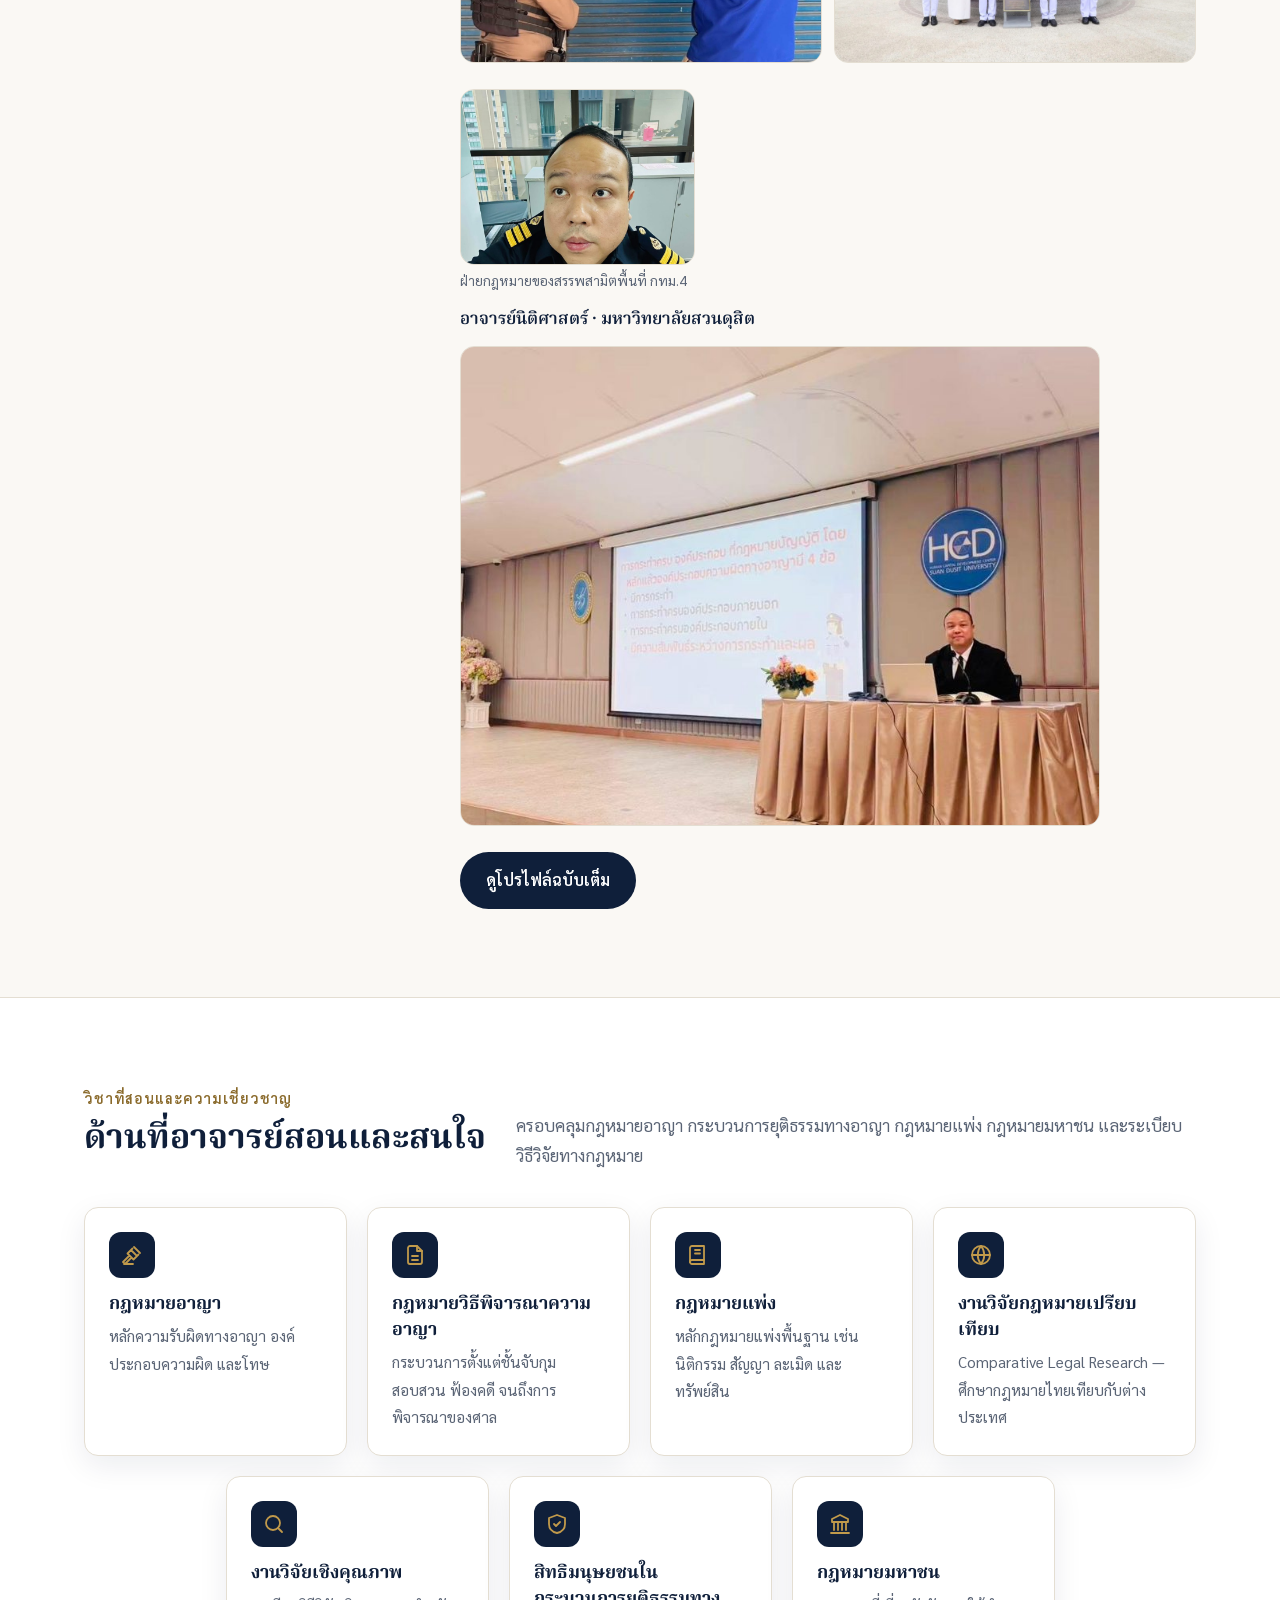
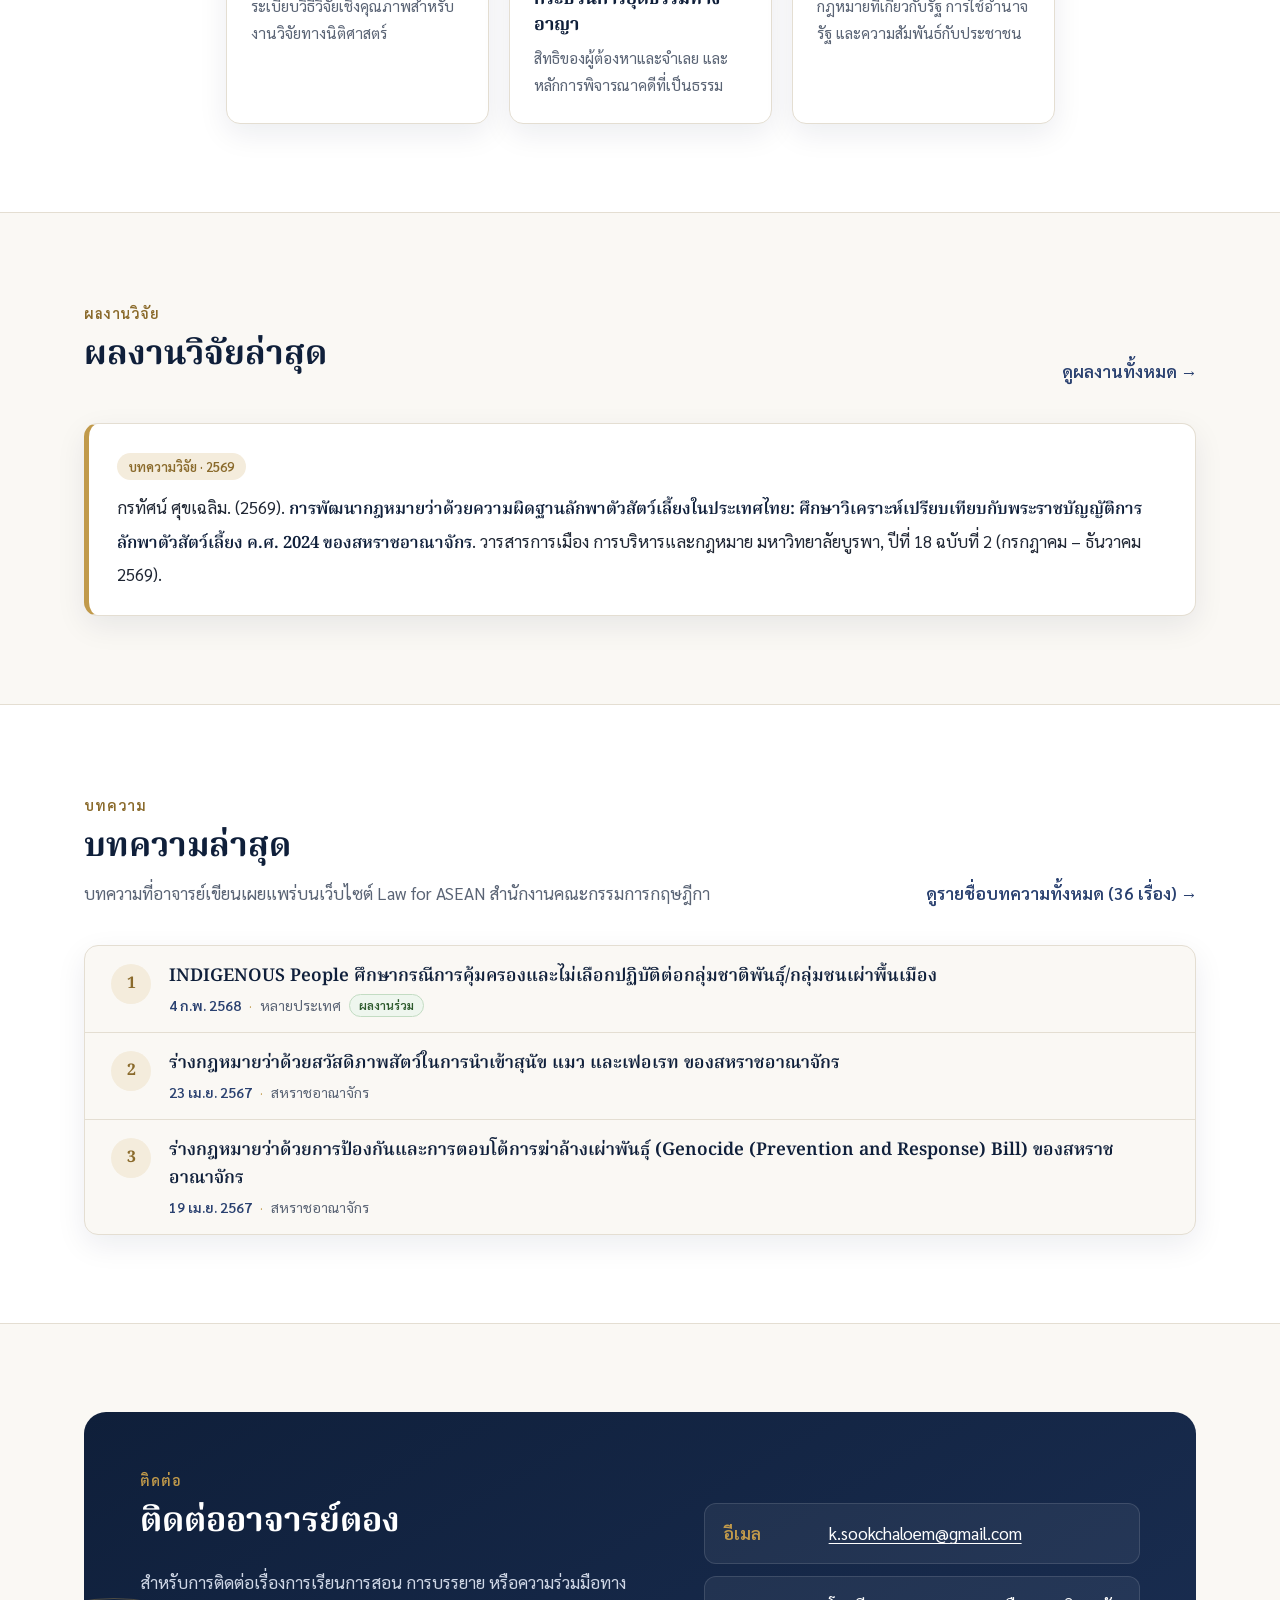
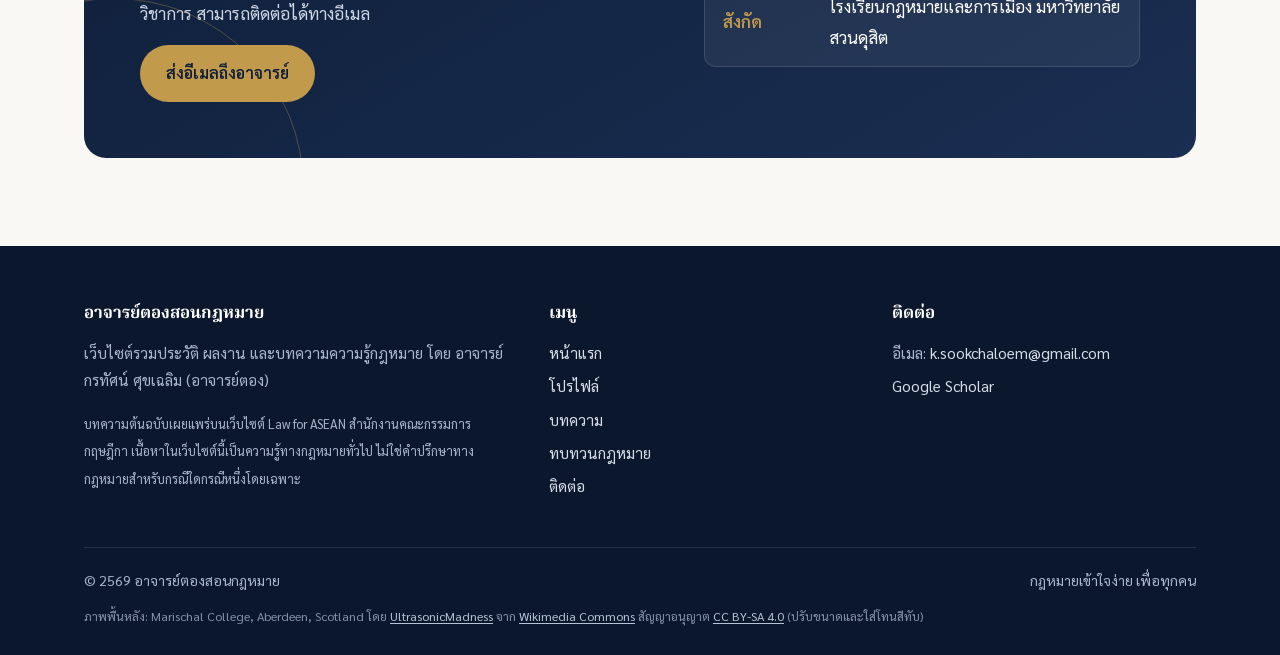
==== commit c9901c67: "Shrink Thanyaburi photo 7 and add photo 8 beside it" ====
--- a/index.html
+++ b/index.html
@@ -183,7 +183,8 @@
             <figure><img src="assets/gov-thanyaburi-4.jpg" alt="ตอนเป็นปลัดอำเภอฝ่ายความมั่นคง อำเภอธัญบุรี จังหวัดปทุมธานี (รูปที่ 4)" loading="lazy"></figure>
             <figure><img src="assets/gov-thanyaburi-5.jpg" alt="ตอนเป็นปลัดอำเภอฝ่ายความมั่นคง อำเภอธัญบุรี จังหวัดปทุมธานี (รูปที่ 5)" loading="lazy"></figure>
             <figure><img src="assets/gov-thanyaburi-6.jpg" alt="ตอนเป็นปลัดอำเภอฝ่ายความมั่นคง อำเภอธัญบุรี จังหวัดปทุมธานี (รูปที่ 6)" loading="lazy"></figure>
-            <figure class="wide"><img src="assets/gov-thanyaburi-7.jpg" alt="ตอนเป็นปลัดอำเภอฝ่ายความมั่นคง อำเภอธัญบุรี จังหวัดปทุมธานี (รูปที่ 7)" loading="lazy"></figure>
+            <figure><img src="assets/gov-thanyaburi-7.jpg" alt="ตอนเป็นปลัดอำเภอฝ่ายความมั่นคง อำเภอธัญบุรี จังหวัดปทุมธานี (รูปที่ 7)" loading="lazy"></figure>
+            <figure><img src="assets/gov-thanyaburi-8.jpg" alt="ภาพหมู่ข้าราชการในเครื่องแบบปกติขาว ยืนข้างแผ่นป้ายอนุสรณ์ (รูปที่ 8)" loading="lazy"></figure>
           </div>
           <div class="llm-photos gov-photos gov-navy-row">
             <figure><img src="assets/gov-navy-office.jpg" alt="อาจารย์ตองในเครื่องแบบสีกรมท่าขณะปฏิบัติงานในสำนักงาน ฝ่ายกฎหมายของสรรพสามิตพื้นที่ กทม.4" loading="lazy"><figcaption class="photo-caption"><span class="nw">ฝ่ายกฎหมาย</span><span class="nw">ของ</span><span class="nw">สรรพสามิต</span><span class="nw">พื้นที่</span> <span class="nw">กทม.4</span></figcaption></figure>
@@ -311,7 +312,7 @@
       <p class="photo-credit">ภาพพื้นหลัง: Marischal College, Aberdeen, Scotland โดย <a href="https://commons.wikimedia.org/wiki/User:UltrasonicMadness" rel="noopener">UltrasonicMadness</a> จาก <a href="https://commons.wikimedia.org/wiki/File:Marischal_College_-_April_2023.jpg" rel="noopener">Wikimedia Commons</a> สัญญาอนุญาต <a href="https://creativecommons.org/licenses/by-sa/4.0/" rel="license noopener">CC BY-SA 4.0</a> (ปรับขนาดและใส่โทนสีทับ)</p>
     </div>
   </footer>
-  <script src="js/i18n.js?v=5"></script>
+  <script src="js/i18n.js?v=6"></script>
   <script src="js/main.js?v=2"></script>
   <script src="js/slider.js?v=5"></script>
 </body>
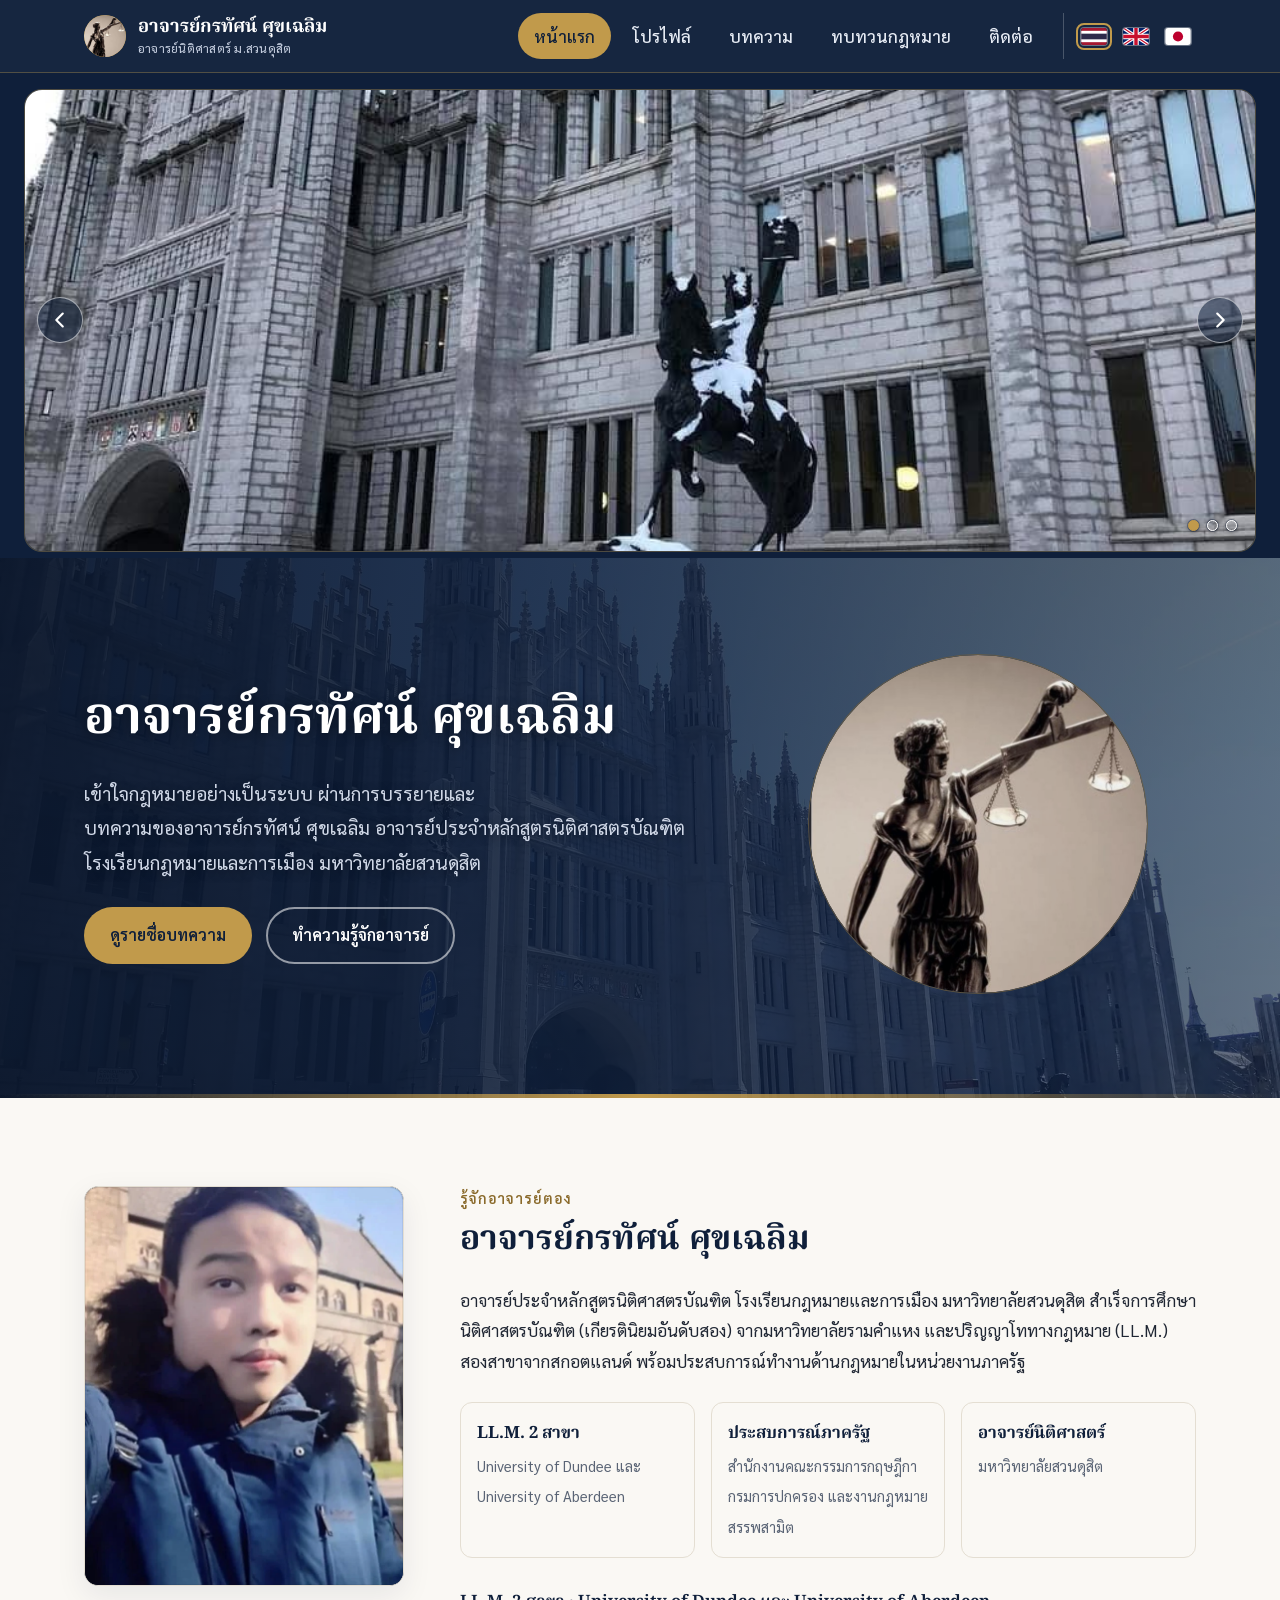
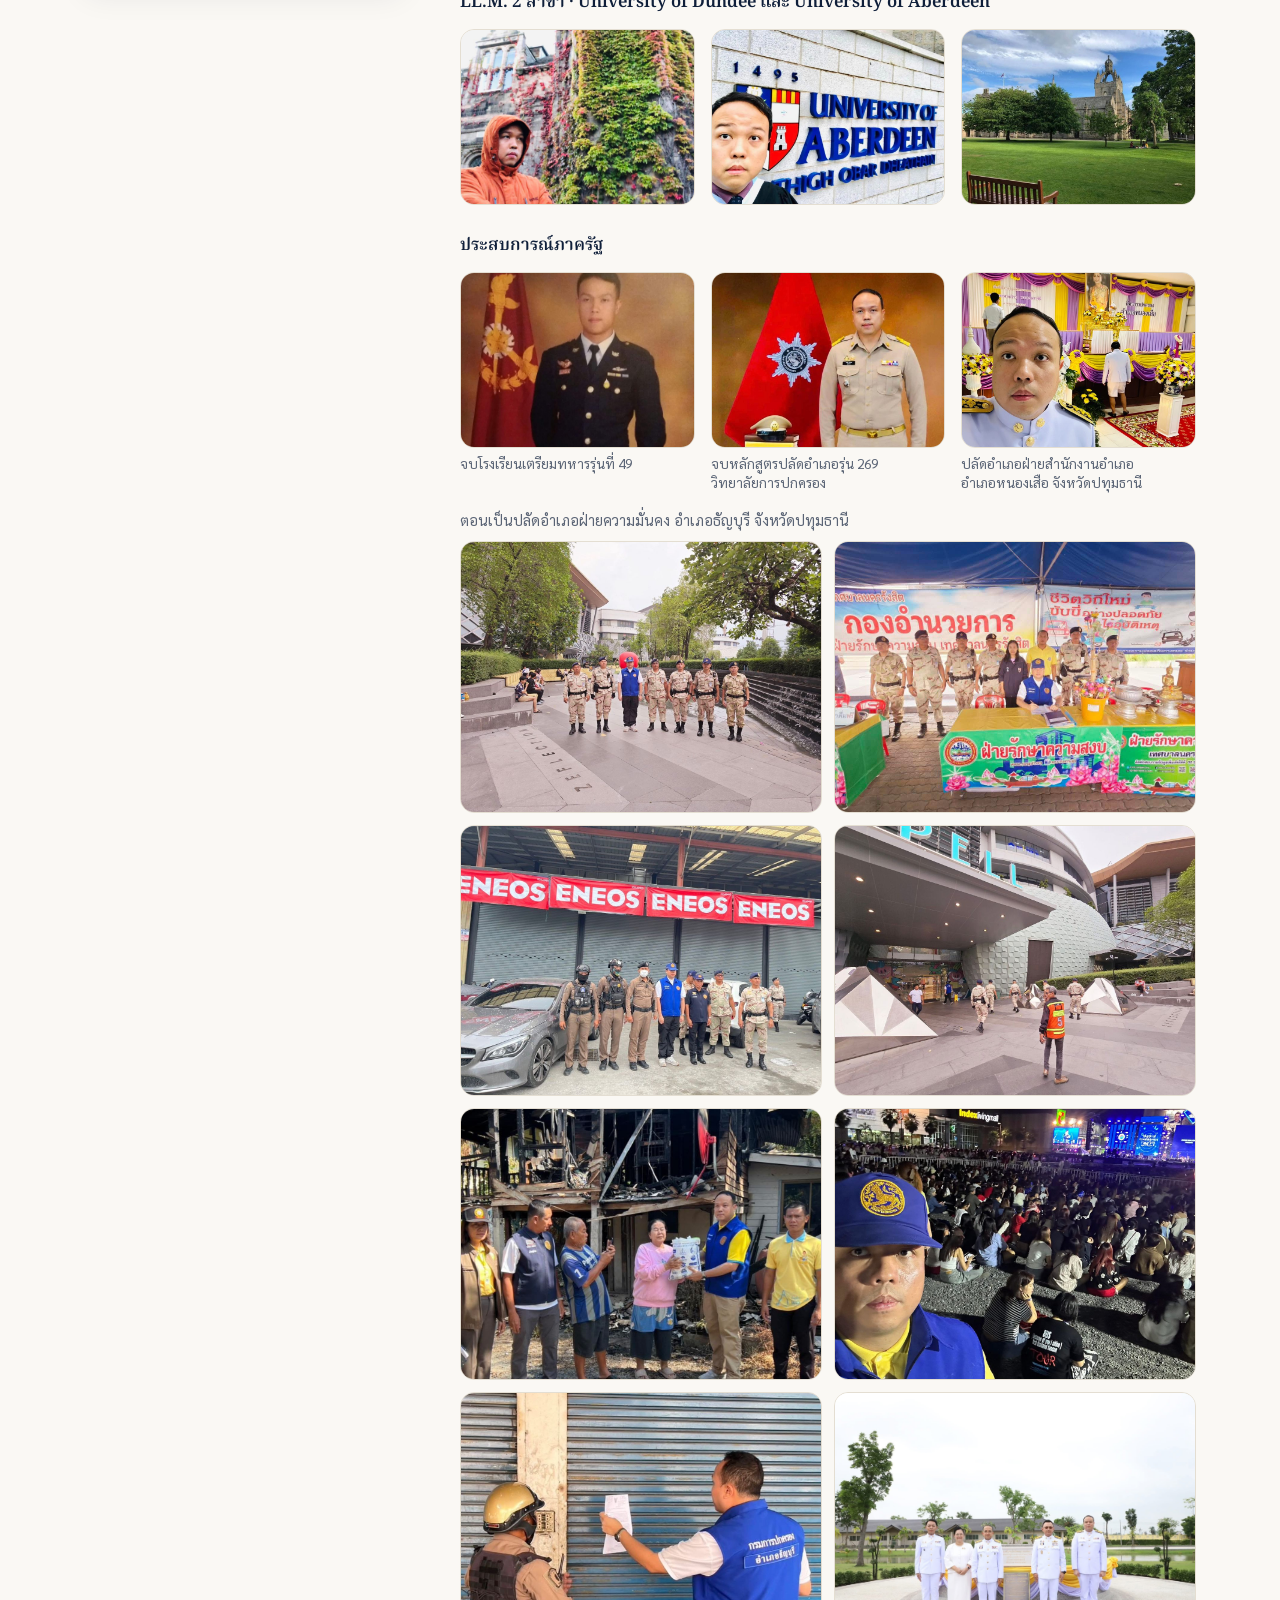
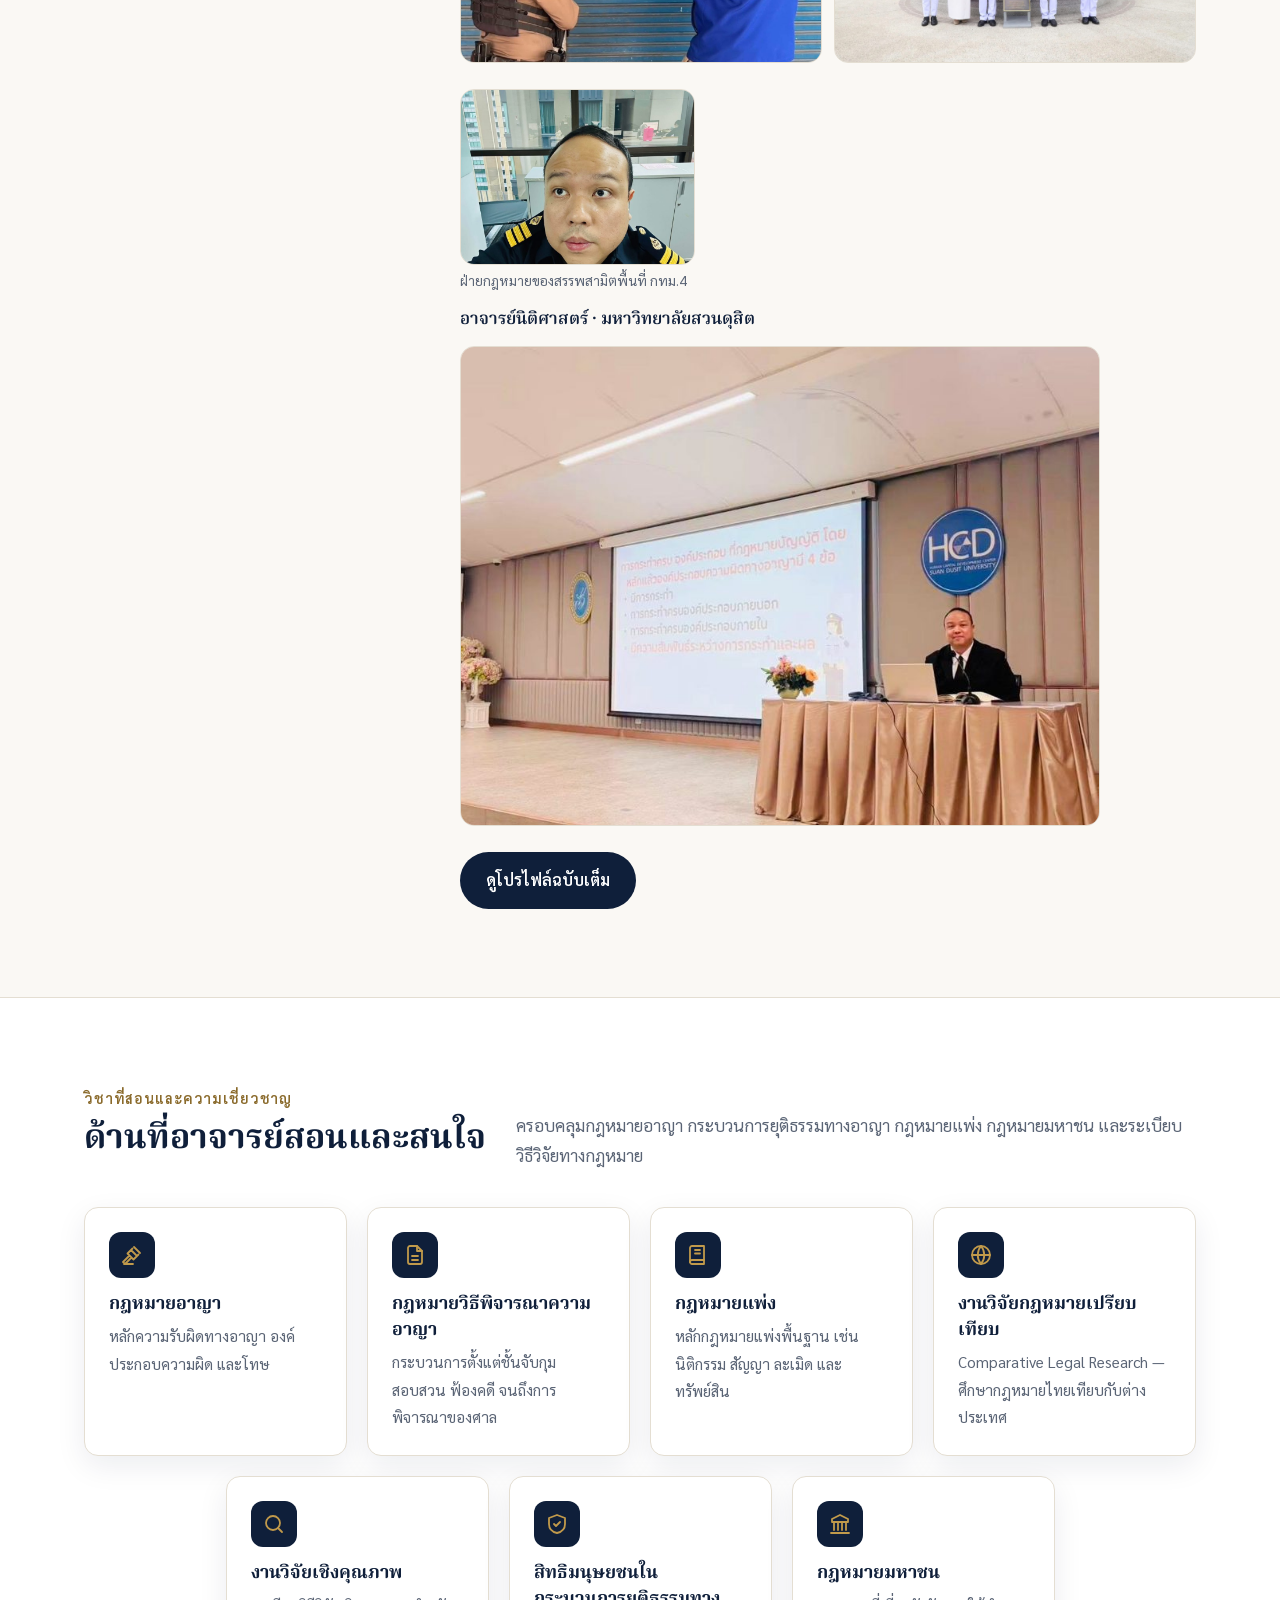
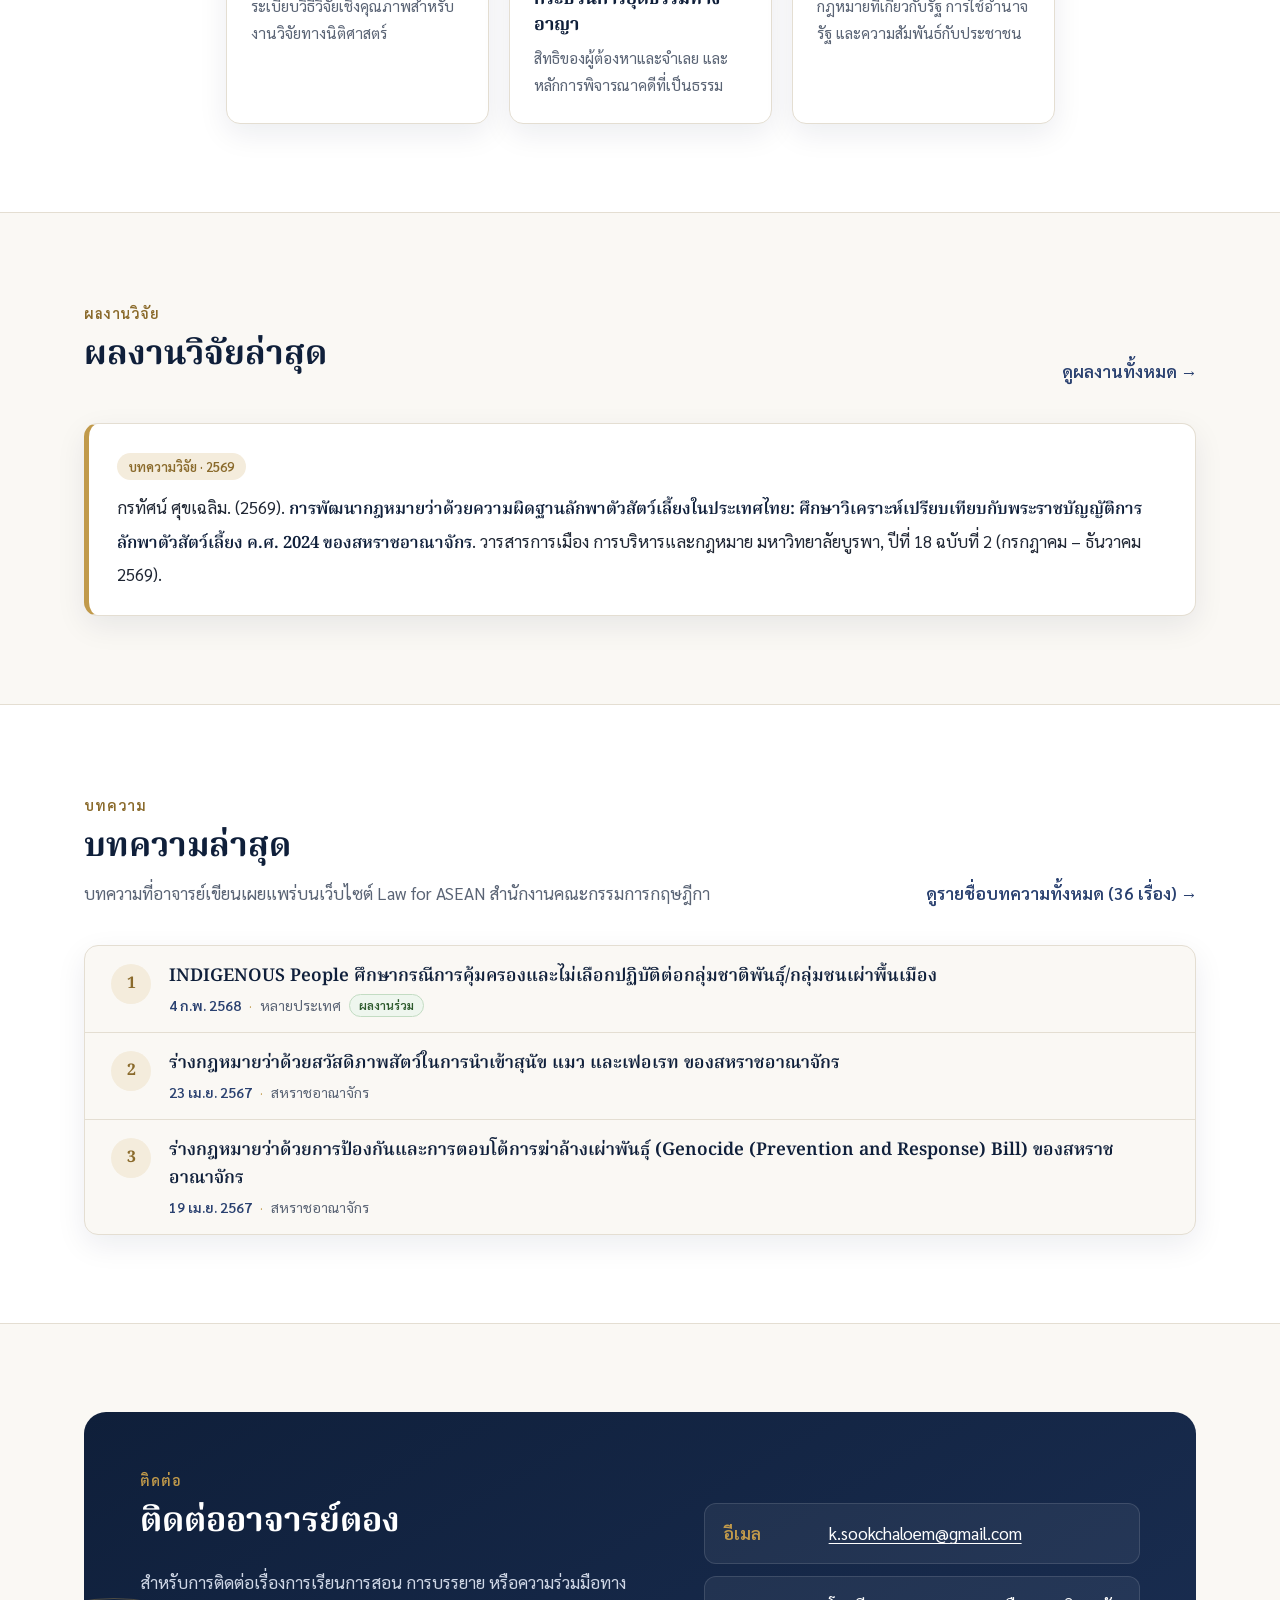
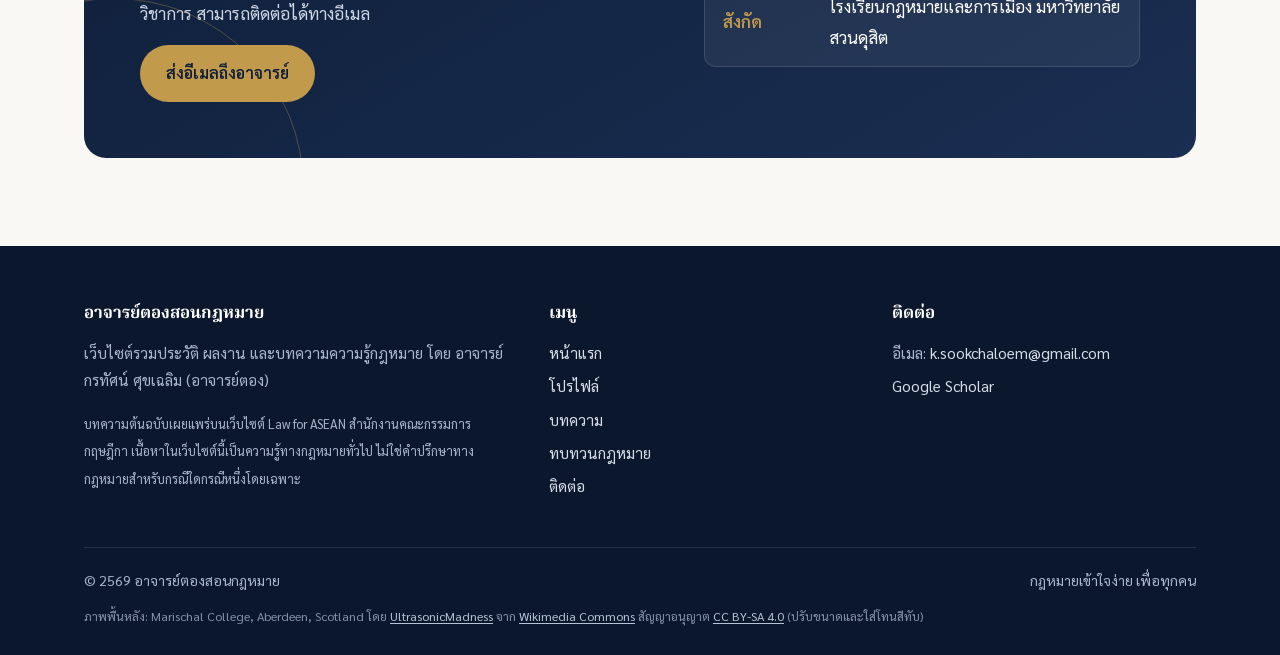
==== commit 39cd21d7: "Replace scales mark with Lady Justice statue: hero, nav logo, favicon, app icons" ====
--- a/index.html
+++ b/index.html
@@ -98,15 +98,16 @@
   <link rel="preconnect" href="https://fonts.googleapis.com">
   <link rel="preconnect" href="https://fonts.gstatic.com" crossorigin>
   <link href="https://fonts.googleapis.com/css2?family=Noto+Serif+Thai:wght@500;600;700&family=Sarabun:wght@300;400;500;600;700&display=swap" rel="stylesheet">
-  <link rel="stylesheet" href="css/style.css?v=8">
-  <link rel="icon" href="assets/favicon.svg" type="image/svg+xml">
+  <link rel="stylesheet" href="css/style.css?v=9">
+  <link rel="icon" href="assets/favicon-64.png" type="image/png" sizes="64x64">
+  <link rel="apple-touch-icon" href="assets/favicon-192.png">
 </head>
 <body>
   <a class="skip-link" href="#main">ข้ามไปยังเนื้อหาหลัก</a>
   <header class="site-header">
     <div class="container header-inner">
       <a class="brand" href="index.html" aria-label="อาจารย์กรทัศน์ ศุขเฉลิม หน้าแรก">
-        <span class="brand-mark"><svg viewBox="0 0 64 64" fill="none" stroke="currentColor" stroke-width="3" stroke-linecap="round" stroke-linejoin="round" aria-hidden="true"><path d="M32 8v48M20 56h24M12 18h40M32 12l0 6"/><path d="M16 18 8 36a8 8 0 0 0 16 0L16 18z"/><path d="M48 18l-8 18a8 8 0 0 0 16 0L48 18z"/></svg></span>
+        <span class="brand-mark"><img src="assets/themis-icon.jpg" alt="" width="42" height="42"></span>
         <span class="brand-name">อาจารย์กรทัศน์ ศุขเฉลิม<span class="brand-sub">อาจารย์นิติศาสตร์ ม.สวนดุสิต</span></span>
       </a>
       <button class="nav-toggle" type="button" aria-expanded="false" aria-controls="site-nav" aria-label="เปิดเมนู"><svg viewBox="0 0 24 24" fill="none" stroke="currentColor" stroke-width="2" stroke-linecap="round" aria-hidden="true"><path d="M4 7h16M4 12h16M4 17h16"/></svg></button>
@@ -147,7 +148,7 @@
             <a class="btn btn-outline-light" href="profile.html">ทำความรู้จักอาจารย์</a>
           </div>
         </div>
-        <div class="hero-art" aria-hidden="true"><svg viewBox="0 0 64 64" fill="none" stroke="currentColor" stroke-width="3" stroke-linecap="round" stroke-linejoin="round" aria-hidden="true"><path d="M32 8v48M20 56h24M12 18h40M32 12l0 6"/><path d="M16 18 8 36a8 8 0 0 0 16 0L16 18z"/><path d="M48 18l-8 18a8 8 0 0 0 16 0L48 18z"/></svg></div>
+        <div class="hero-art" aria-hidden="true"><img src="assets/themis-hero.jpg" alt="" width="340" height="340"></div>
       </div>
     </section>
 
--- a/css/style.css
+++ b/css/style.css
@@ -440,3 +440,9 @@
 .slider-viewport { touch-action: pan-y pinch-zoom; }
 @media (max-width: 400px) { .llm-photos figcaption.photo-caption { font-size: .72rem; line-height: 1.4; } .gov-photos { gap: 12px; } }
 @media (max-width: 340px) { .llm-photos .photo-caption .nw { white-space: normal; } }
+
+/* statue images replace the scales mark */
+.brand-mark { overflow: hidden; padding: 0; }
+.brand-mark img { width: 100%; height: 100%; object-fit: cover; border-radius: 50%; }
+.hero-art { overflow: hidden; }
+.hero-art img { width: 100%; height: 100%; object-fit: cover; border-radius: 50%; opacity: .95; }
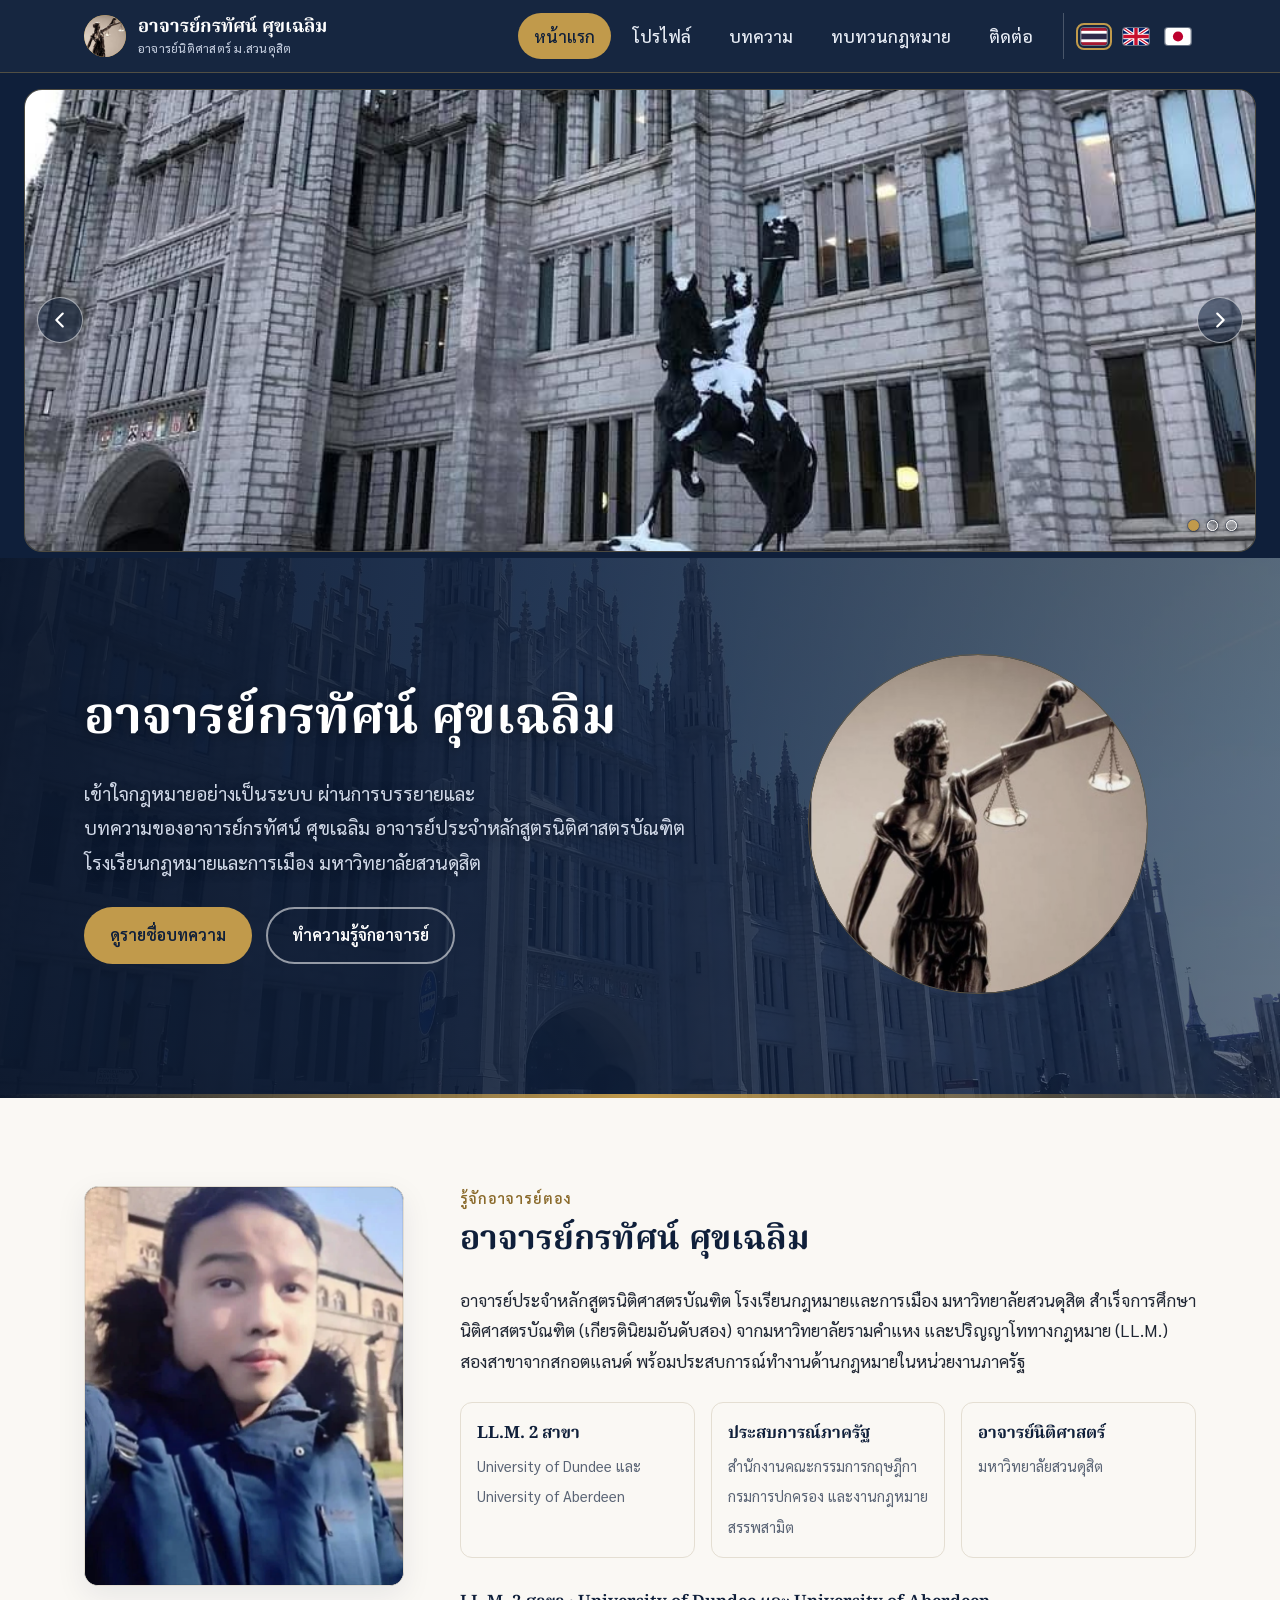
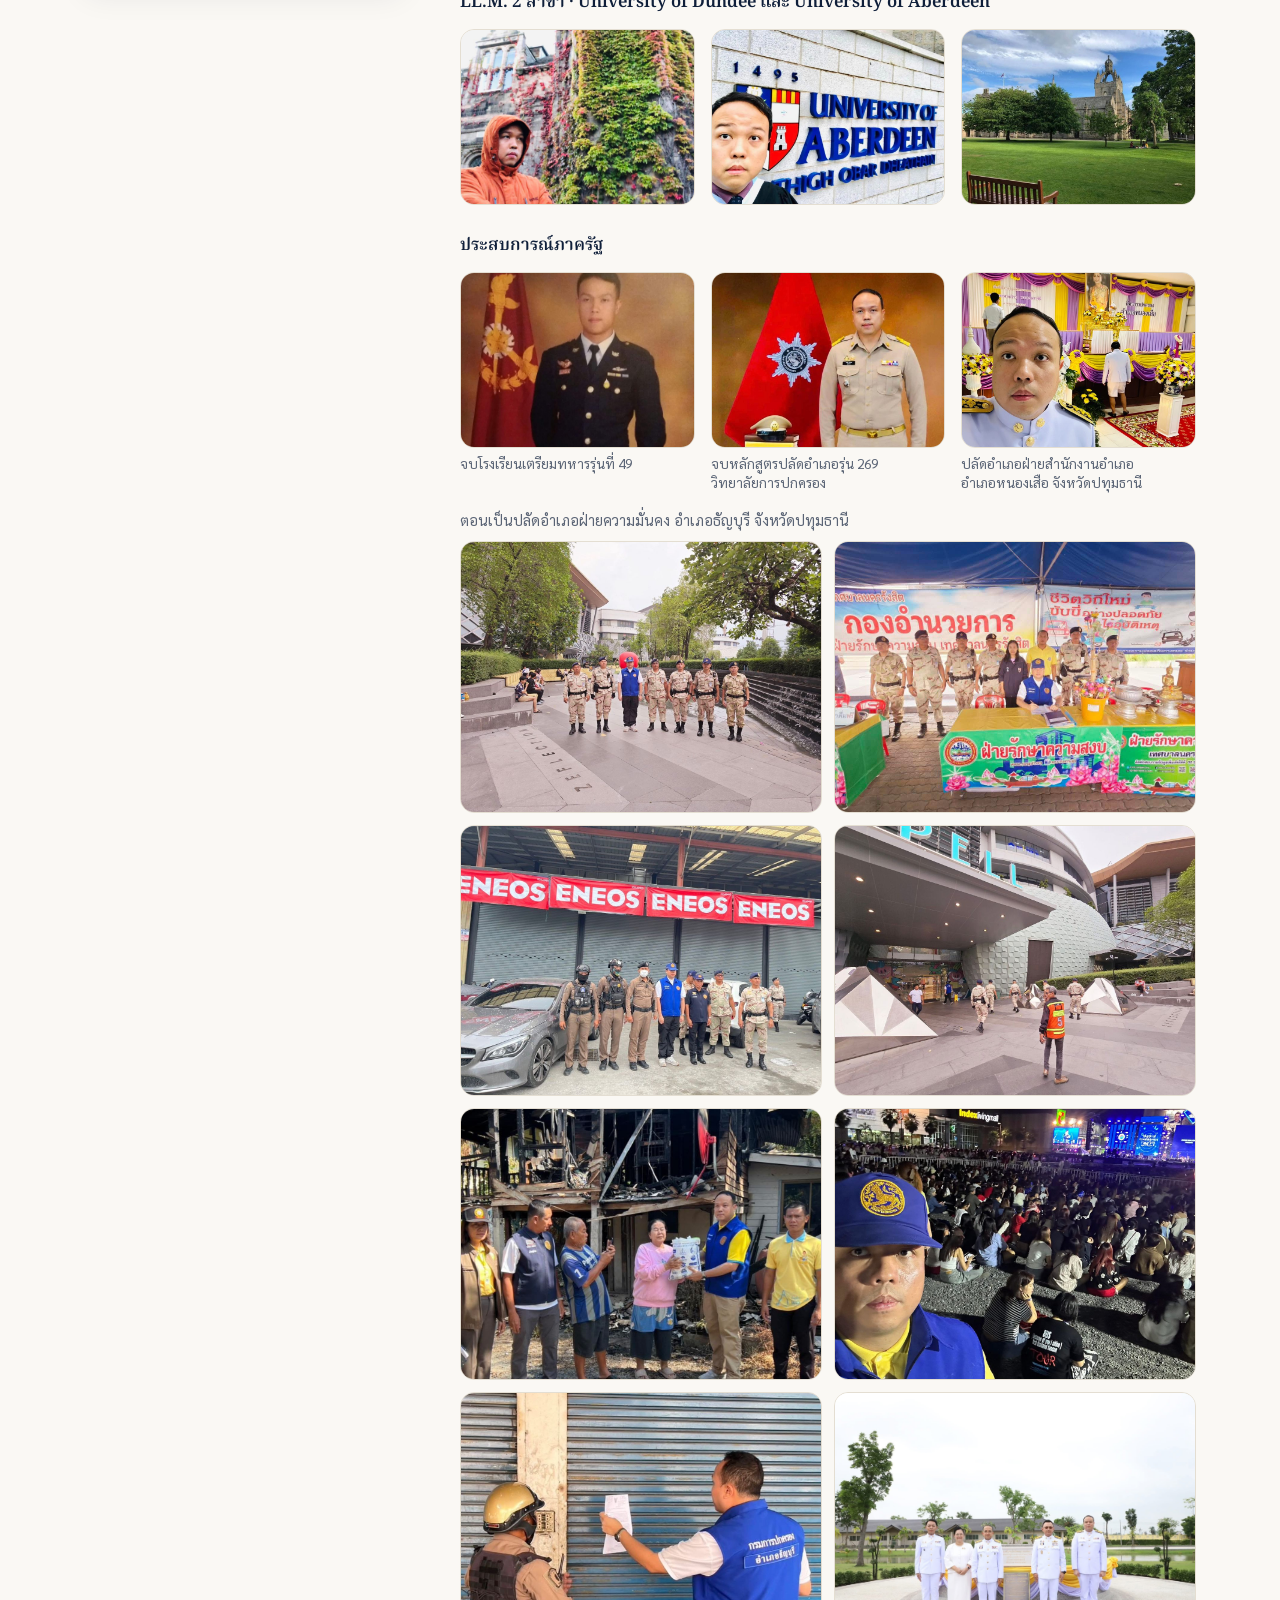
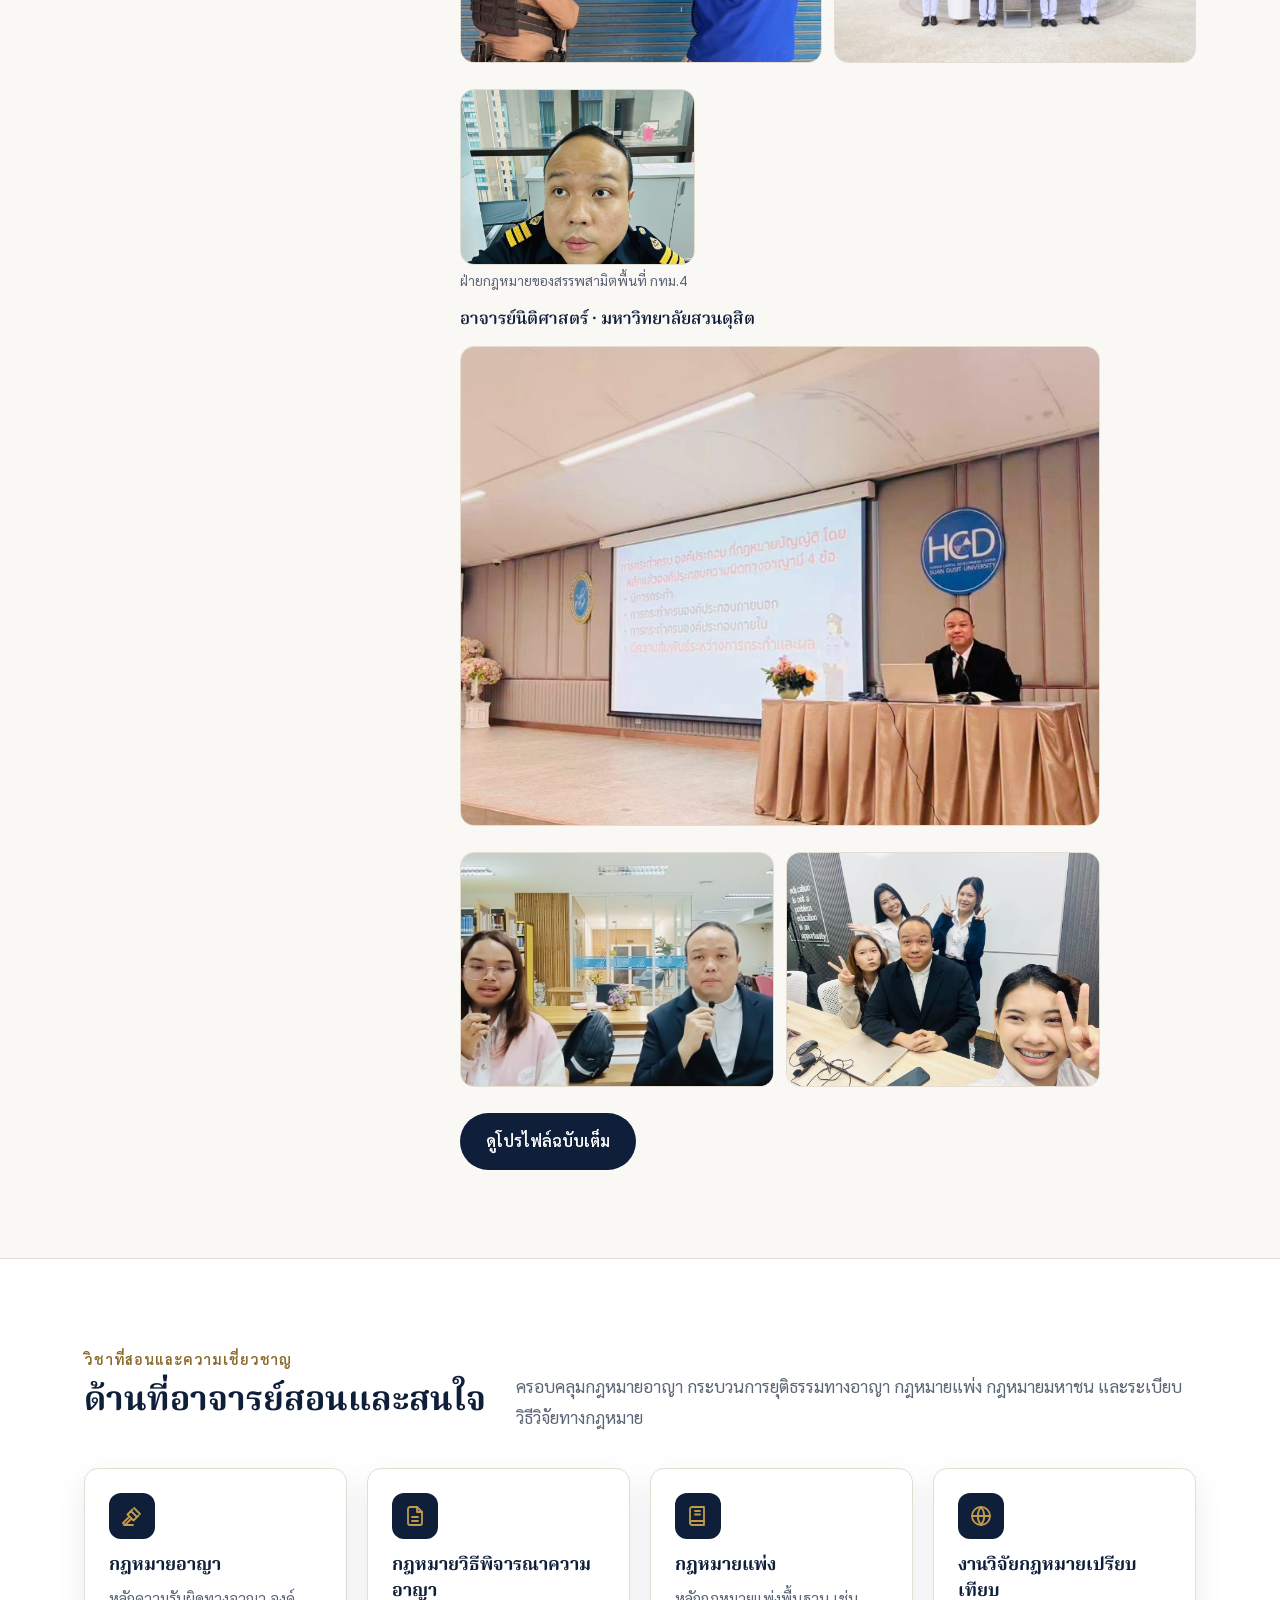
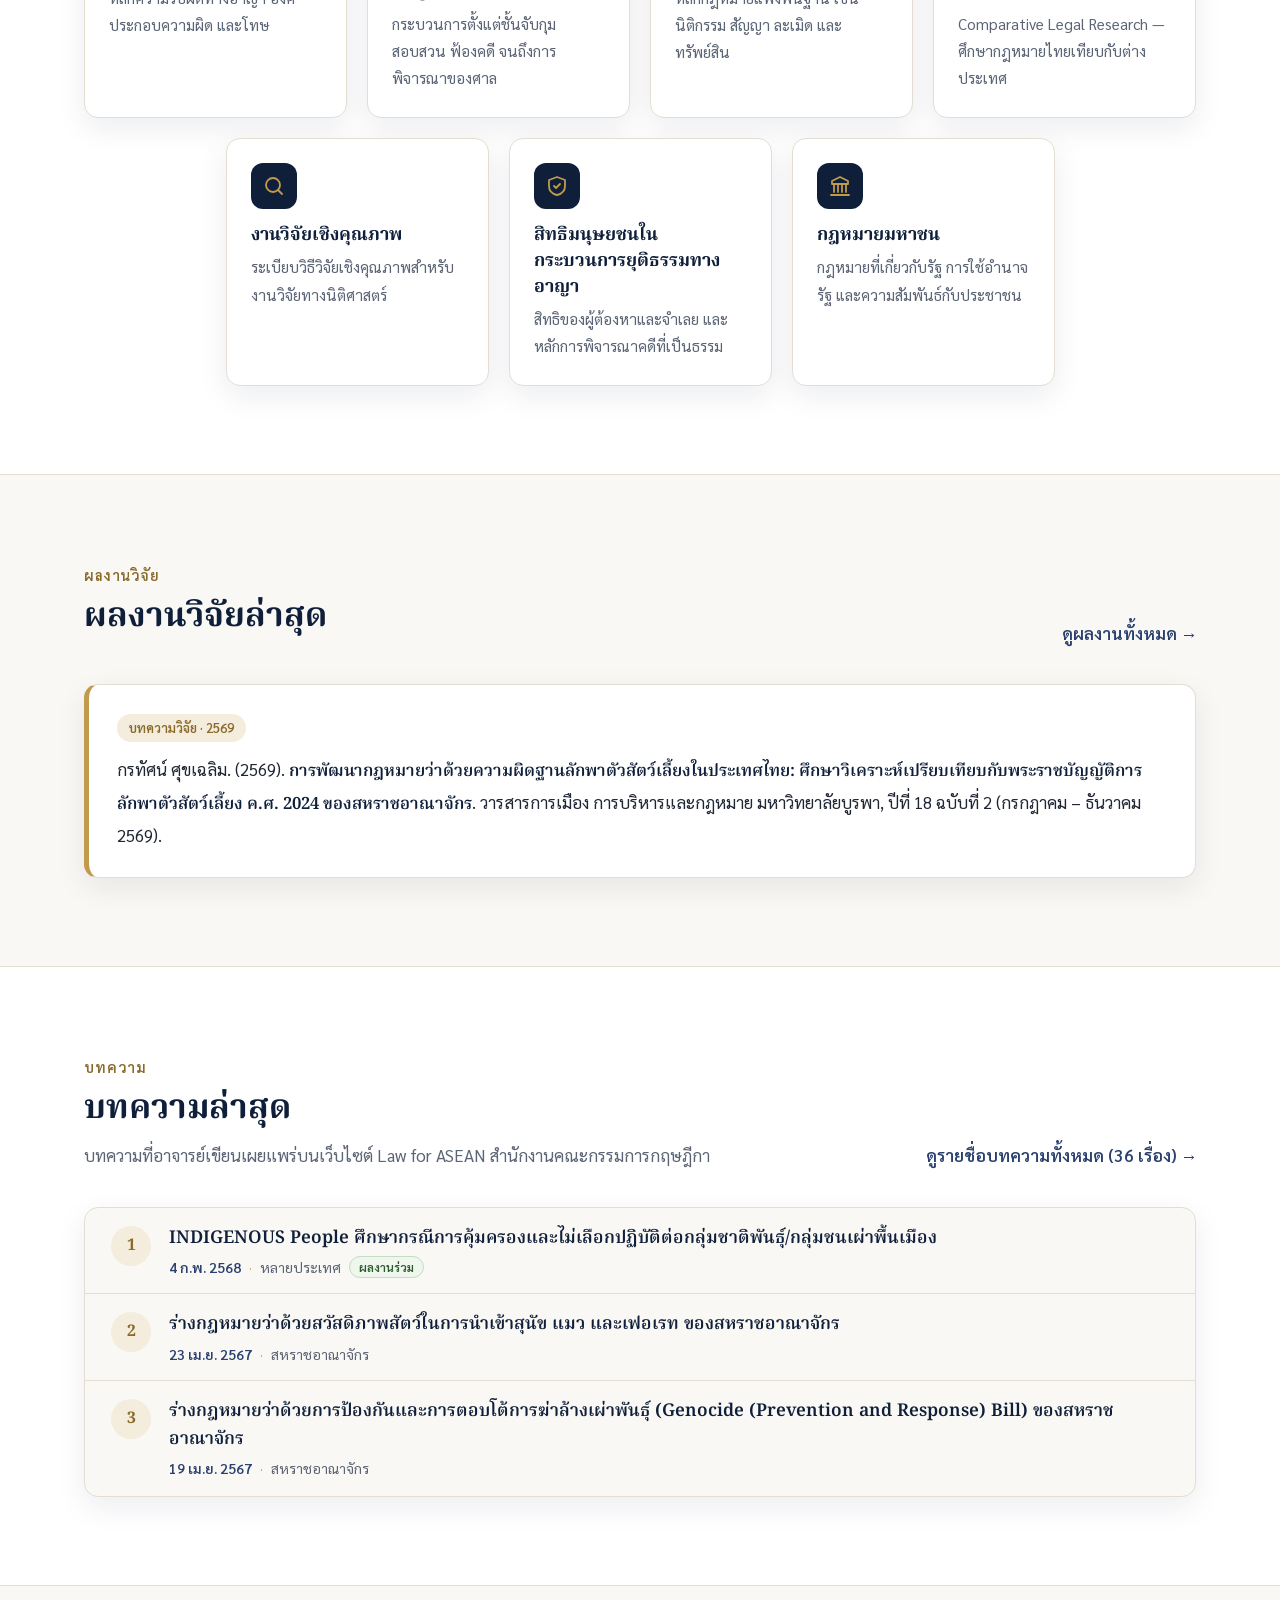
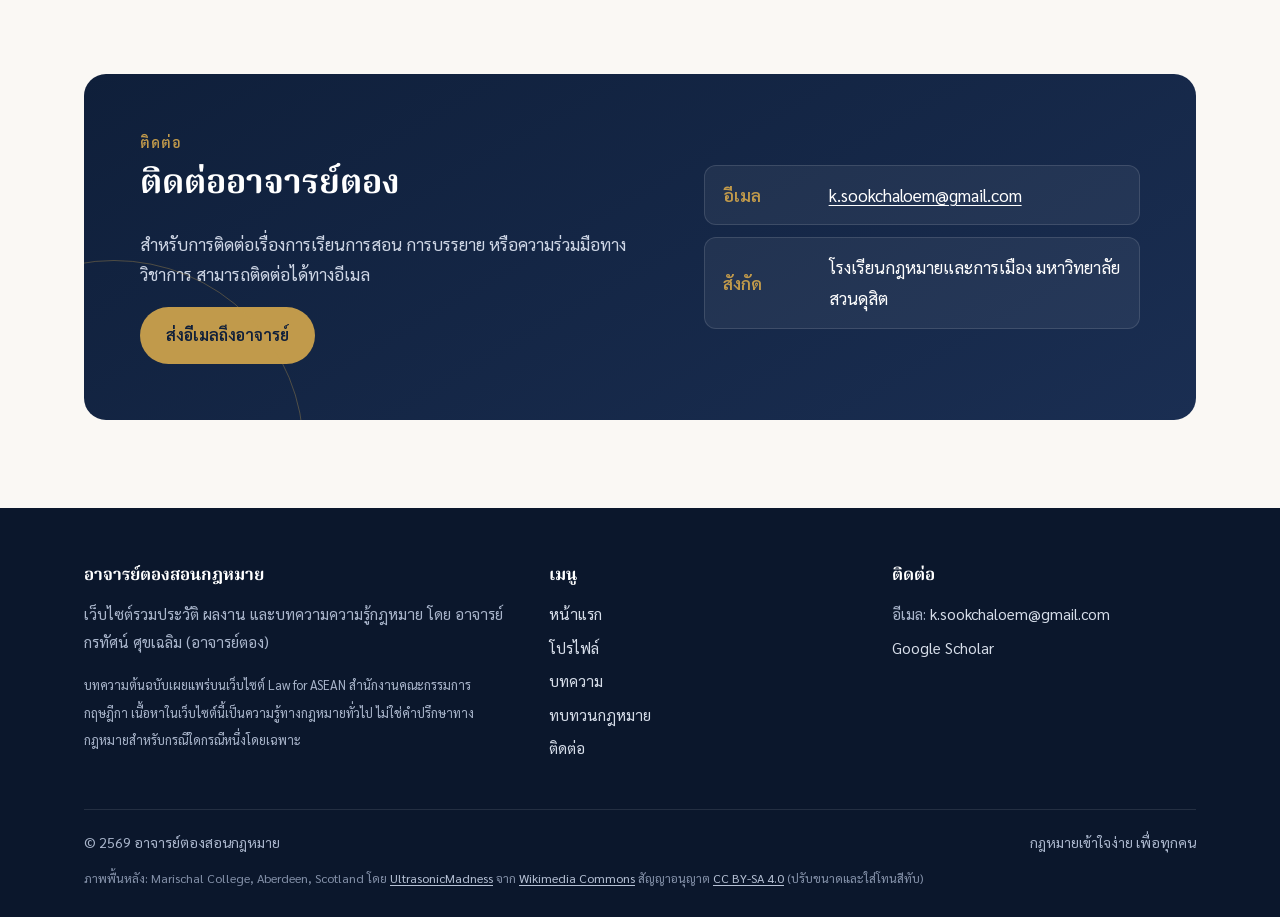
==== commit acd6a2ca: "Add two teaching photos under Suan Dusit lecture photo" ====
--- a/index.html
+++ b/index.html
@@ -98,7 +98,7 @@
   <link rel="preconnect" href="https://fonts.googleapis.com">
   <link rel="preconnect" href="https://fonts.gstatic.com" crossorigin>
   <link href="https://fonts.googleapis.com/css2?family=Noto+Serif+Thai:wght@500;600;700&family=Sarabun:wght@300;400;500;600;700&display=swap" rel="stylesheet">
-  <link rel="stylesheet" href="css/style.css?v=9">
+  <link rel="stylesheet" href="css/style.css?v=10">
   <link rel="icon" href="assets/favicon-64.png" type="image/png" sizes="64x64">
   <link rel="apple-touch-icon" href="assets/favicon-192.png">
 </head>
@@ -194,6 +194,10 @@
           <div class="llm-photos teach-photos">
             <figure><img src="assets/teaching-suandusit.jpg" alt="อาจารย์ตองบรรยายวิชากฎหมายที่มหาวิทยาลัยสวนดุสิต" loading="lazy"></figure>
           </div>
+          <div class="llm-photos teach-more">
+            <figure><img src="assets/teaching-suandusit-2.jpg" alt="อาจารย์ตองกับนักศึกษาในห้องสมุด ระหว่างกิจกรรมการเรียนการสอนที่มหาวิทยาลัยสวนดุสิต" loading="lazy" style="object-position: center 40%"></figure>
+            <figure><img src="assets/teaching-suandusit-3.jpg" alt="อาจารย์ตองถ่ายภาพหมู่กับนักศึกษานิติศาสตร์ในห้องเรียน มหาวิทยาลัยสวนดุสิต" loading="lazy" style="object-position: center 30%"></figure>
+          </div>
           <a class="btn btn-ink" href="profile.html">ดูโปรไฟล์ฉบับเต็ม</a>
         </div>
       </div>
--- a/css/style.css
+++ b/css/style.css
@@ -446,3 +446,6 @@
 .brand-mark img { width: 100%; height: 100%; object-fit: cover; border-radius: 50%; }
 .hero-art { overflow: hidden; }
 .hero-art img { width: 100%; height: 100%; object-fit: cover; border-radius: 50%; opacity: .95; }
+.teach-more { grid-template-columns: 1fr 1fr; gap: 12px; max-width: 640px; }
+.teach-more img { aspect-ratio: 4 / 3; }
+@media (max-width: 600px) { .teach-more { grid-template-columns: 1fr 1fr; gap: 8px; } }
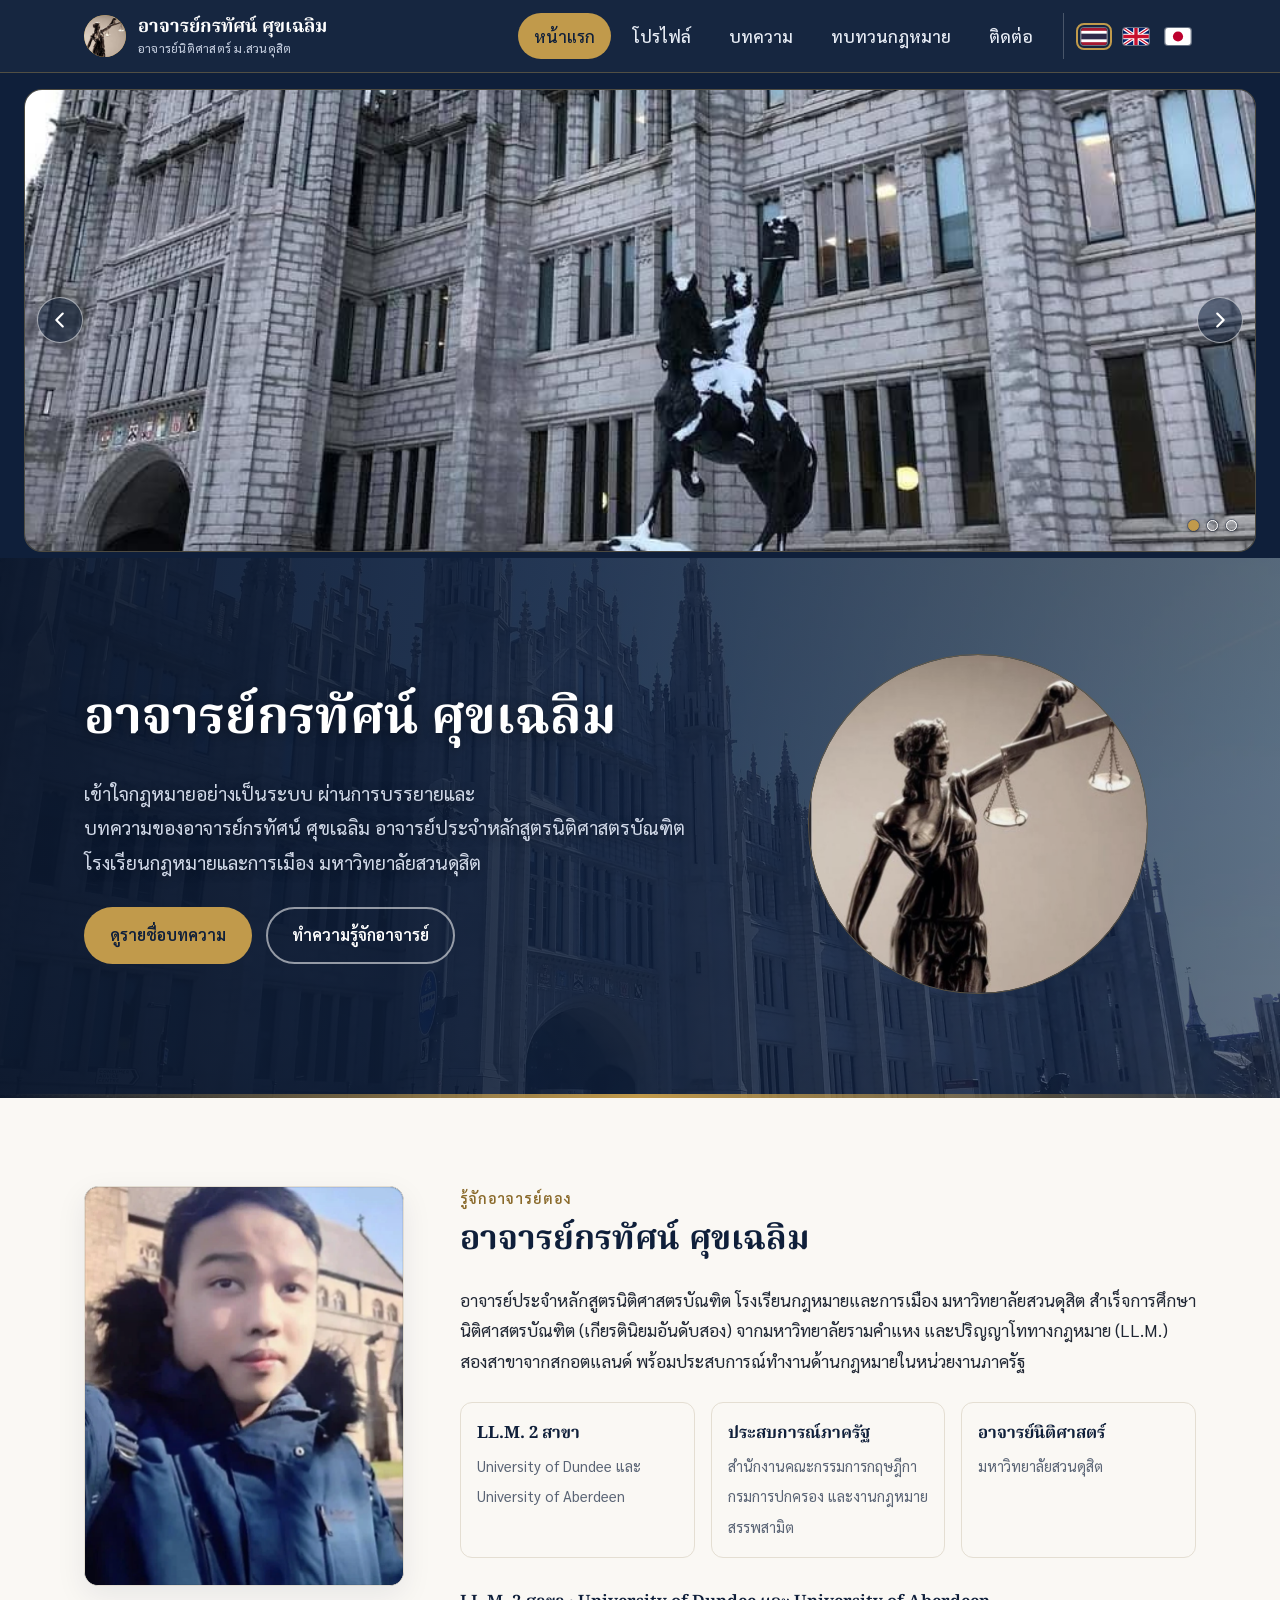
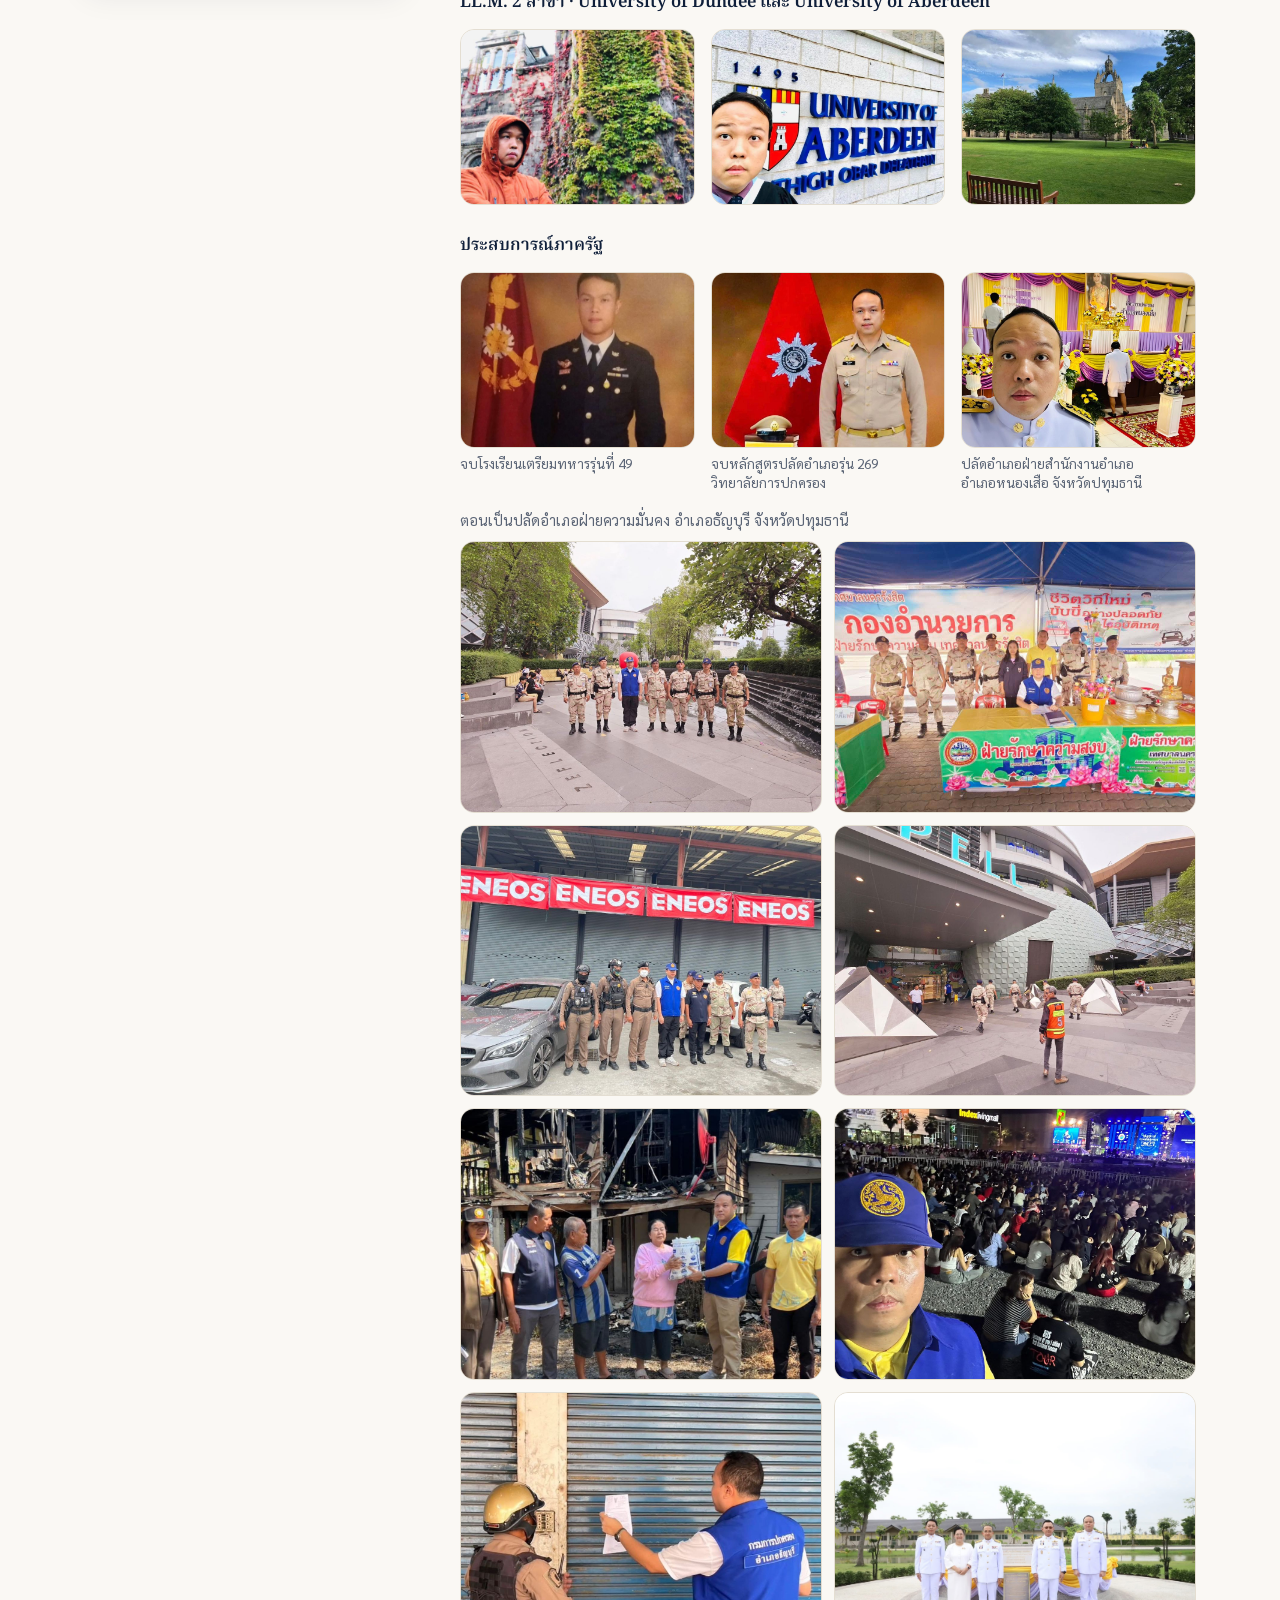
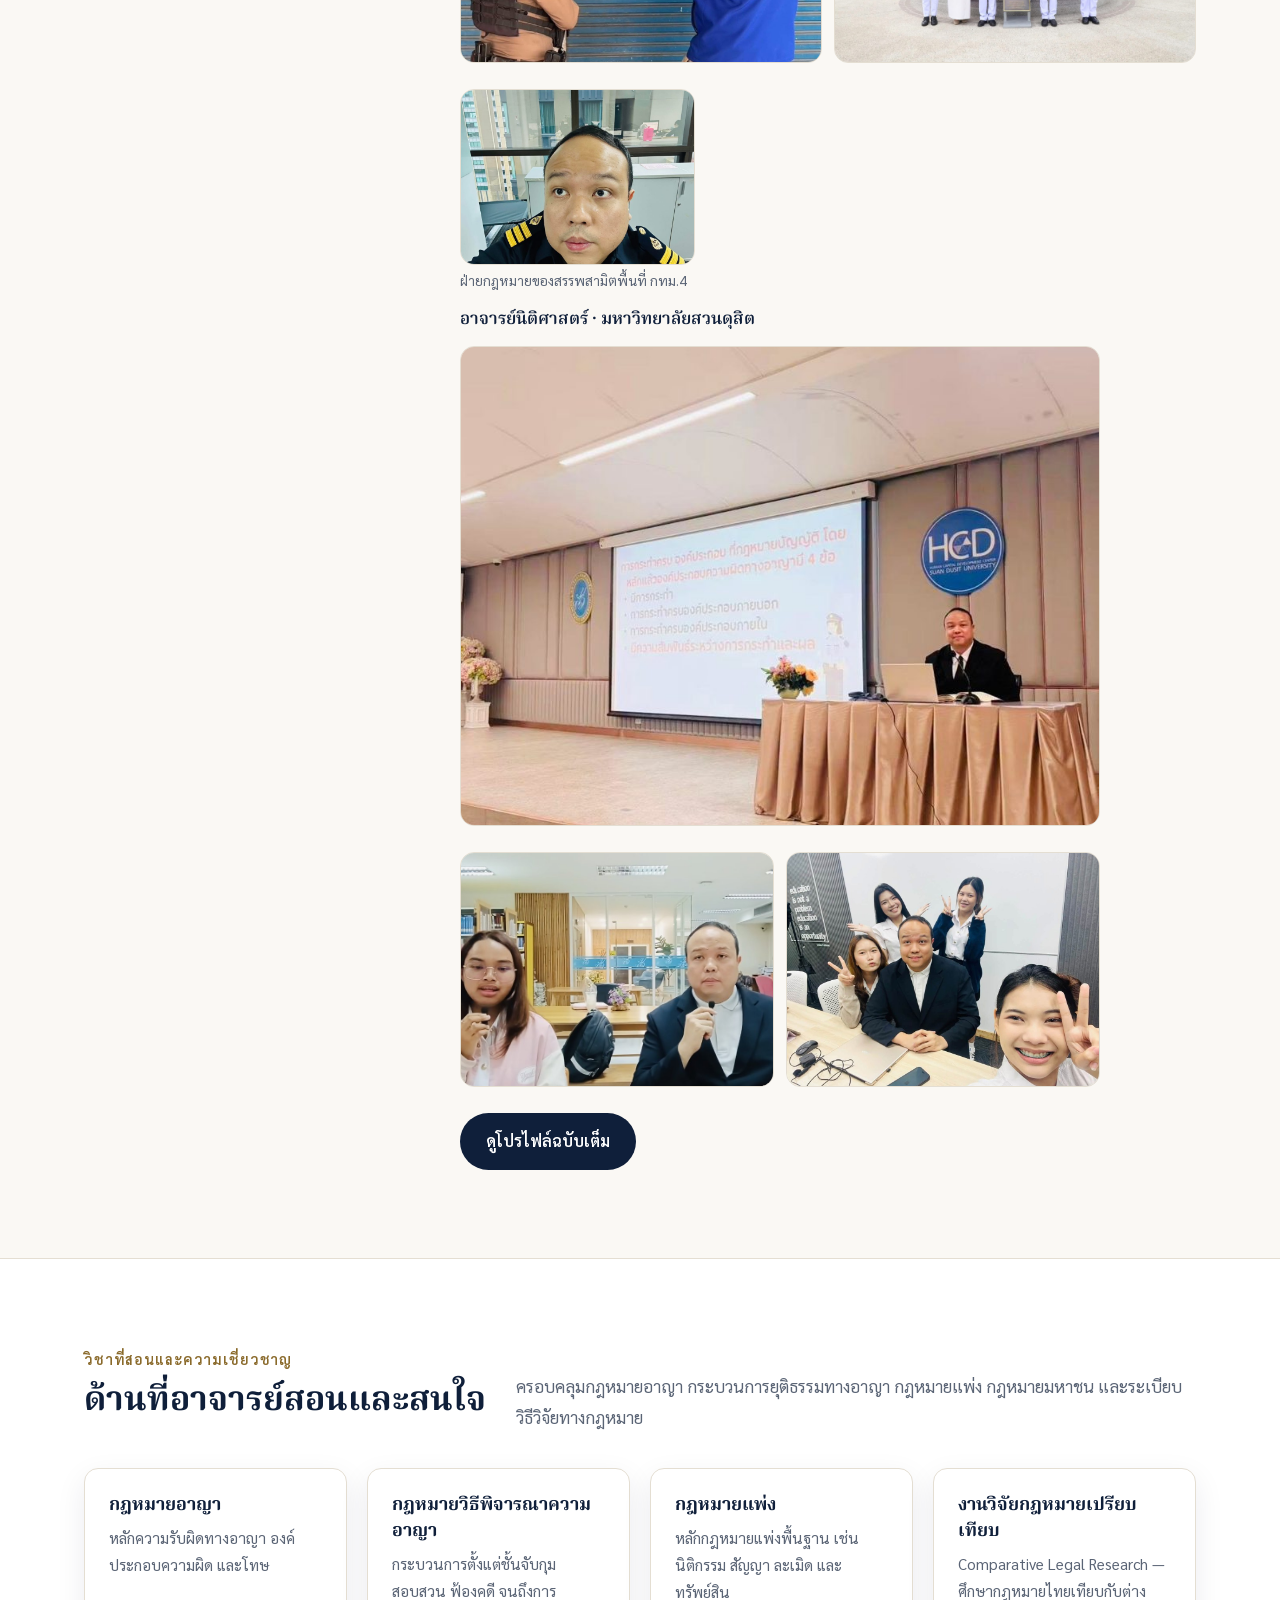
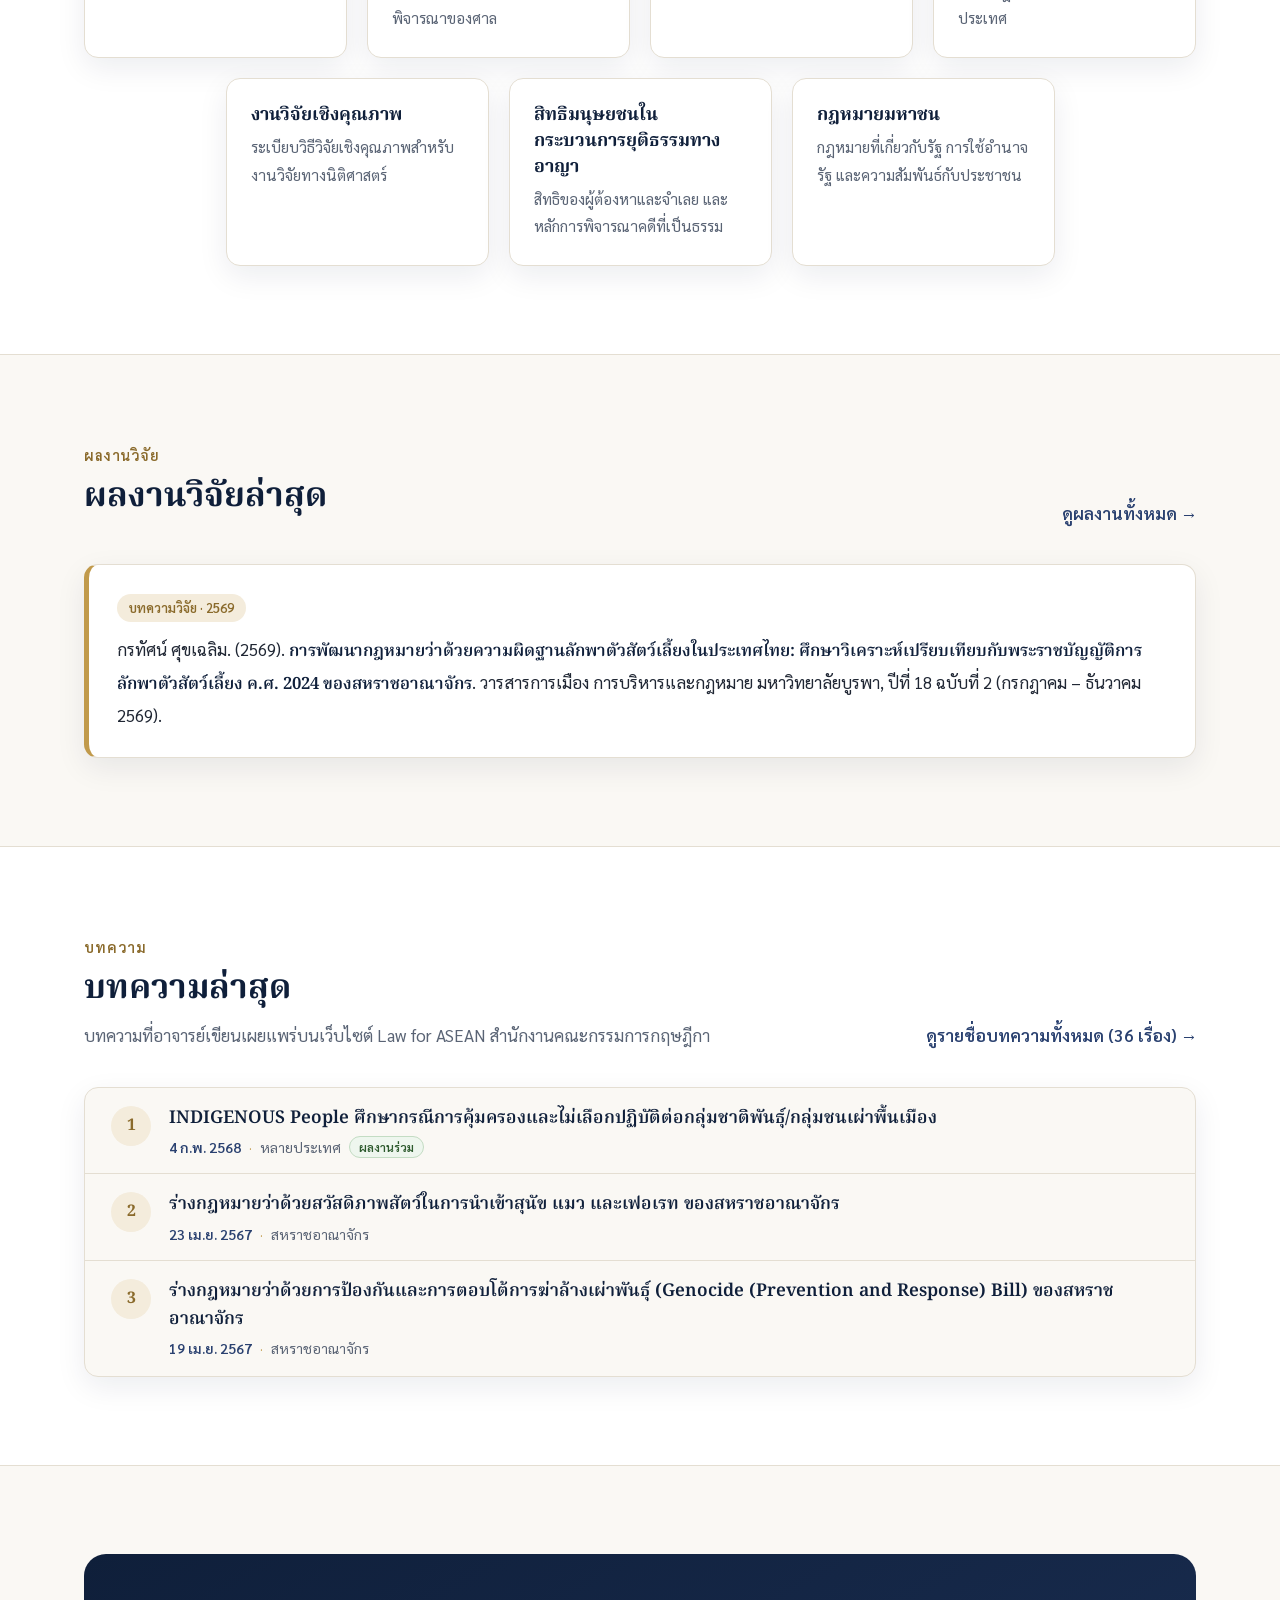
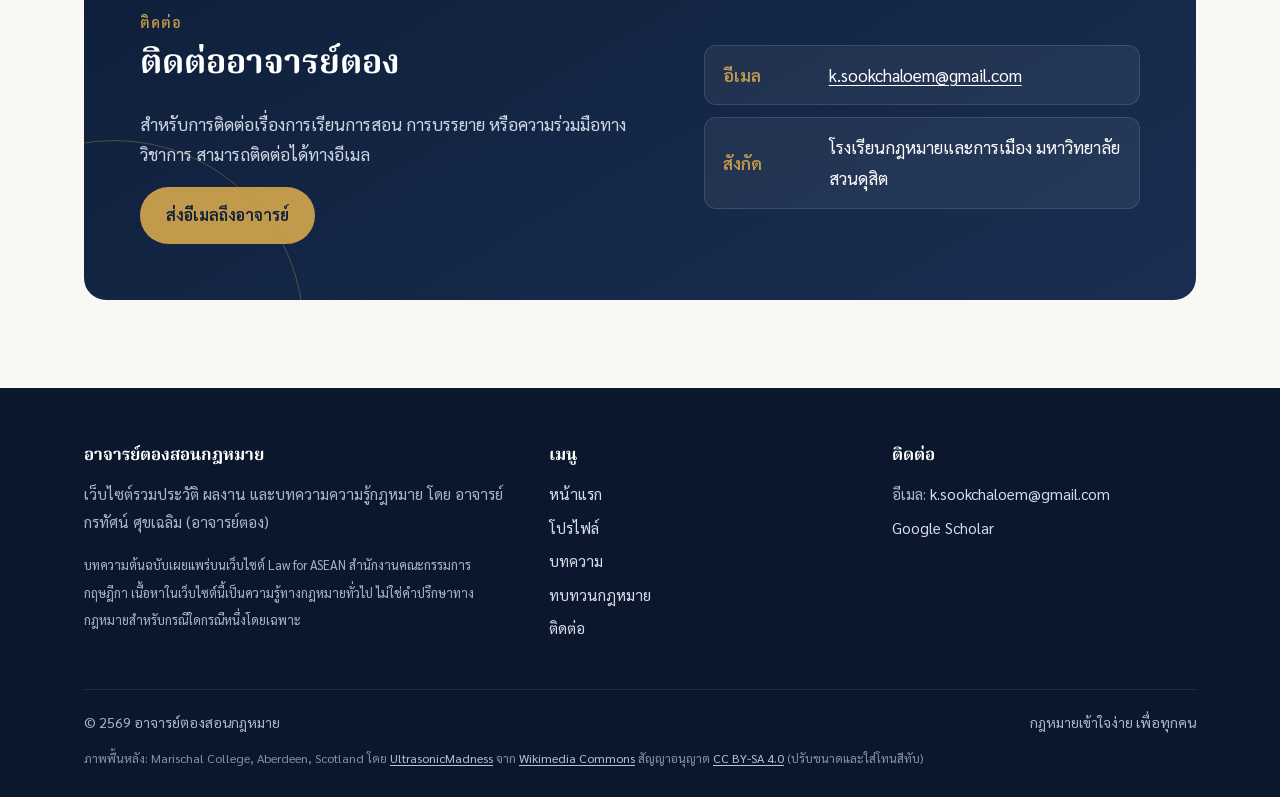
==== commit d4f3cca7: "Remove icon boxes from expertise cards" ====
--- a/index.html
+++ b/index.html
@@ -213,13 +213,13 @@
           <p>ครอบคลุมกฎหมายอาญา กระบวนการยุติธรรมทางอาญา กฎหมายแพ่ง กฎหมายมหาชน และระเบียบวิธีวิจัยทางกฎหมาย</p>
         </div>
         <div class="topics topics-7">
-        <div class="topic"><div class="icon"><svg viewBox="0 0 24 24" fill="none" stroke="currentColor" stroke-width="1.8" stroke-linecap="round" stroke-linejoin="round" aria-hidden="true"><path d="m14 4 6 6M11 7l6 6M12.5 5.5l-5 5 6 6 5-5M9.5 12.5 3 19l2 2 6.5-6.5M4 21h9"/></svg></div><h3>กฎหมายอาญา</h3><p>หลักความรับผิดทางอาญา องค์ประกอบความผิด และโทษ</p></div>
-        <div class="topic"><div class="icon"><svg viewBox="0 0 24 24" fill="none" stroke="currentColor" stroke-width="1.8" stroke-linecap="round" stroke-linejoin="round" aria-hidden="true"><path d="M14 3H7a2 2 0 0 0-2 2v14a2 2 0 0 0 2 2h10a2 2 0 0 0 2-2V8z"/><path d="M14 3v5h5M9 13h6M9 17h6"/></svg></div><h3>กฎหมายวิธีพิจารณาความอาญา</h3><p>กระบวนการตั้งแต่ชั้นจับกุม สอบสวน ฟ้องคดี จนถึงการพิจารณาของศาล</p></div>
-        <div class="topic"><div class="icon"><svg viewBox="0 0 24 24" fill="none" stroke="currentColor" stroke-width="1.8" stroke-linecap="round" stroke-linejoin="round" aria-hidden="true"><path d="M4 19V5a2 2 0 0 1 2-2h12v18H6a2 2 0 0 1-2-2z"/><path d="M4 19a2 2 0 0 1 2-2h12M9 7h5M9 10.5h5"/></svg></div><h3>กฎหมายแพ่ง</h3><p>หลักกฎหมายแพ่งพื้นฐาน เช่น นิติกรรม สัญญา ละเมิด และทรัพย์สิน</p></div>
-        <div class="topic"><div class="icon"><svg viewBox="0 0 24 24" fill="none" stroke="currentColor" stroke-width="1.8" stroke-linecap="round" stroke-linejoin="round" aria-hidden="true"><circle cx="12" cy="12" r="9"/><path d="M3 12h18M12 3a14 14 0 0 1 0 18M12 3a14 14 0 0 0 0 18"/></svg></div><h3>งานวิจัยกฎหมายเปรียบเทียบ</h3><p>Comparative Legal Research — ศึกษากฎหมายไทยเทียบกับต่างประเทศ</p></div>
-        <div class="topic"><div class="icon"><svg viewBox="0 0 24 24" fill="none" stroke="currentColor" stroke-width="1.8" stroke-linecap="round" stroke-linejoin="round" aria-hidden="true"><circle cx="11" cy="11" r="7"/><path d="m20 20-4-4"/></svg></div><h3>งานวิจัยเชิงคุณภาพ</h3><p>ระเบียบวิธีวิจัยเชิงคุณภาพสำหรับงานวิจัยทางนิติศาสตร์</p></div>
-        <div class="topic"><div class="icon"><svg viewBox="0 0 24 24" fill="none" stroke="currentColor" stroke-width="1.8" stroke-linecap="round" stroke-linejoin="round" aria-hidden="true"><path d="M12 3 4 6v6c0 5 3.5 8 8 9 4.5-1 8-4 8-9V6z"/><path d="m9 12 2 2 4-4"/></svg></div><h3>สิทธิมนุษยชนในกระบวนการยุติธรรมทางอาญา</h3><p>สิทธิของผู้ต้องหาและจำเลย และหลักการพิจารณาคดีที่เป็นธรรม</p></div>
-        <div class="topic"><div class="icon"><svg viewBox="0 0 24 24" fill="none" stroke="currentColor" stroke-width="1.8" stroke-linecap="round" stroke-linejoin="round" aria-hidden="true"><path d="M3 21h18M4 10h16M12 3 4 7v3h16V7zM6 10v8M10 10v8M14 10v8M18 10v8"/></svg></div><h3>กฎหมายมหาชน</h3><p>กฎหมายที่เกี่ยวกับรัฐ การใช้อำนาจรัฐ และความสัมพันธ์กับประชาชน</p></div>
+        <div class="topic"><h3>กฎหมายอาญา</h3><p>หลักความรับผิดทางอาญา องค์ประกอบความผิด และโทษ</p></div>
+        <div class="topic"><h3>กฎหมายวิธีพิจารณาความอาญา</h3><p>กระบวนการตั้งแต่ชั้นจับกุม สอบสวน ฟ้องคดี จนถึงการพิจารณาของศาล</p></div>
+        <div class="topic"><h3>กฎหมายแพ่ง</h3><p>หลักกฎหมายแพ่งพื้นฐาน เช่น นิติกรรม สัญญา ละเมิด และทรัพย์สิน</p></div>
+        <div class="topic"><h3>งานวิจัยกฎหมายเปรียบเทียบ</h3><p>Comparative Legal Research — ศึกษากฎหมายไทยเทียบกับต่างประเทศ</p></div>
+        <div class="topic"><h3>งานวิจัยเชิงคุณภาพ</h3><p>ระเบียบวิธีวิจัยเชิงคุณภาพสำหรับงานวิจัยทางนิติศาสตร์</p></div>
+        <div class="topic"><h3>สิทธิมนุษยชนในกระบวนการยุติธรรมทางอาญา</h3><p>สิทธิของผู้ต้องหาและจำเลย และหลักการพิจารณาคดีที่เป็นธรรม</p></div>
+        <div class="topic"><h3>กฎหมายมหาชน</h3><p>กฎหมายที่เกี่ยวกับรัฐ การใช้อำนาจรัฐ และความสัมพันธ์กับประชาชน</p></div>
         </div>
       </div>
     </section>
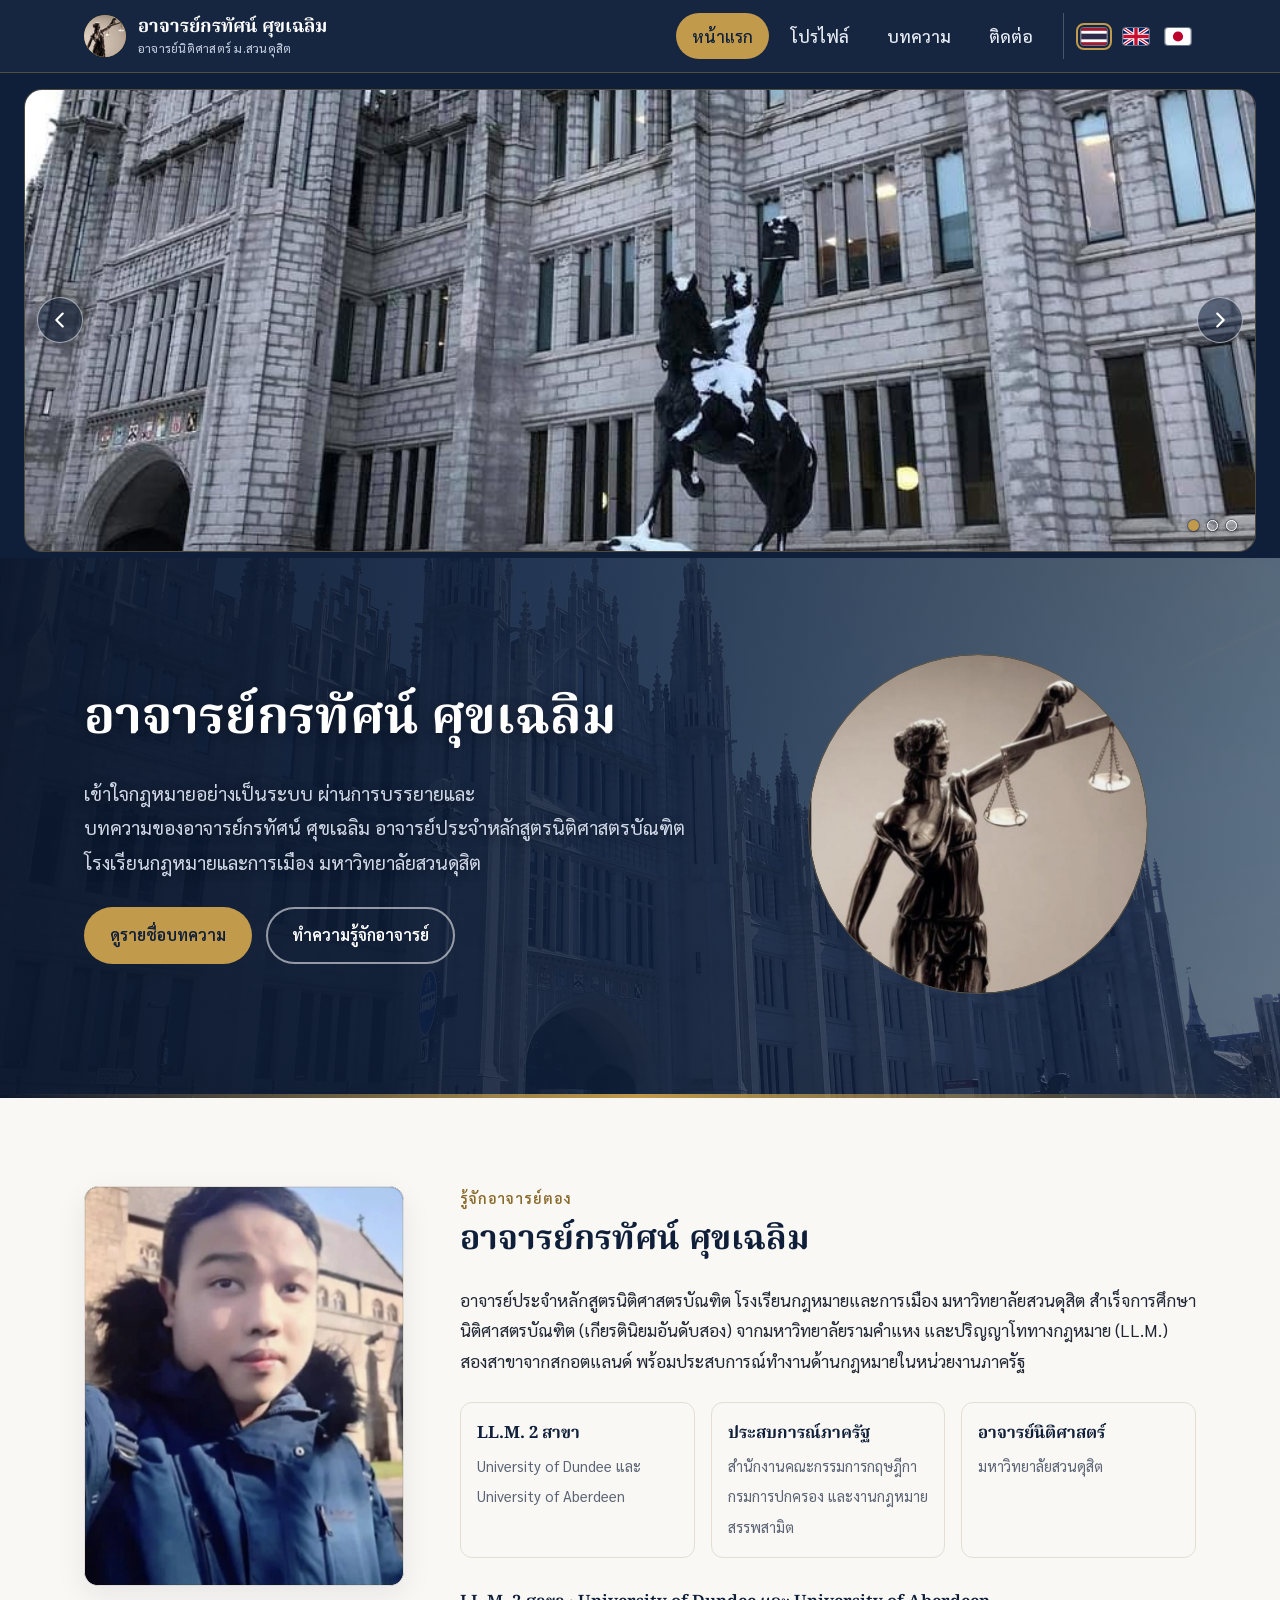
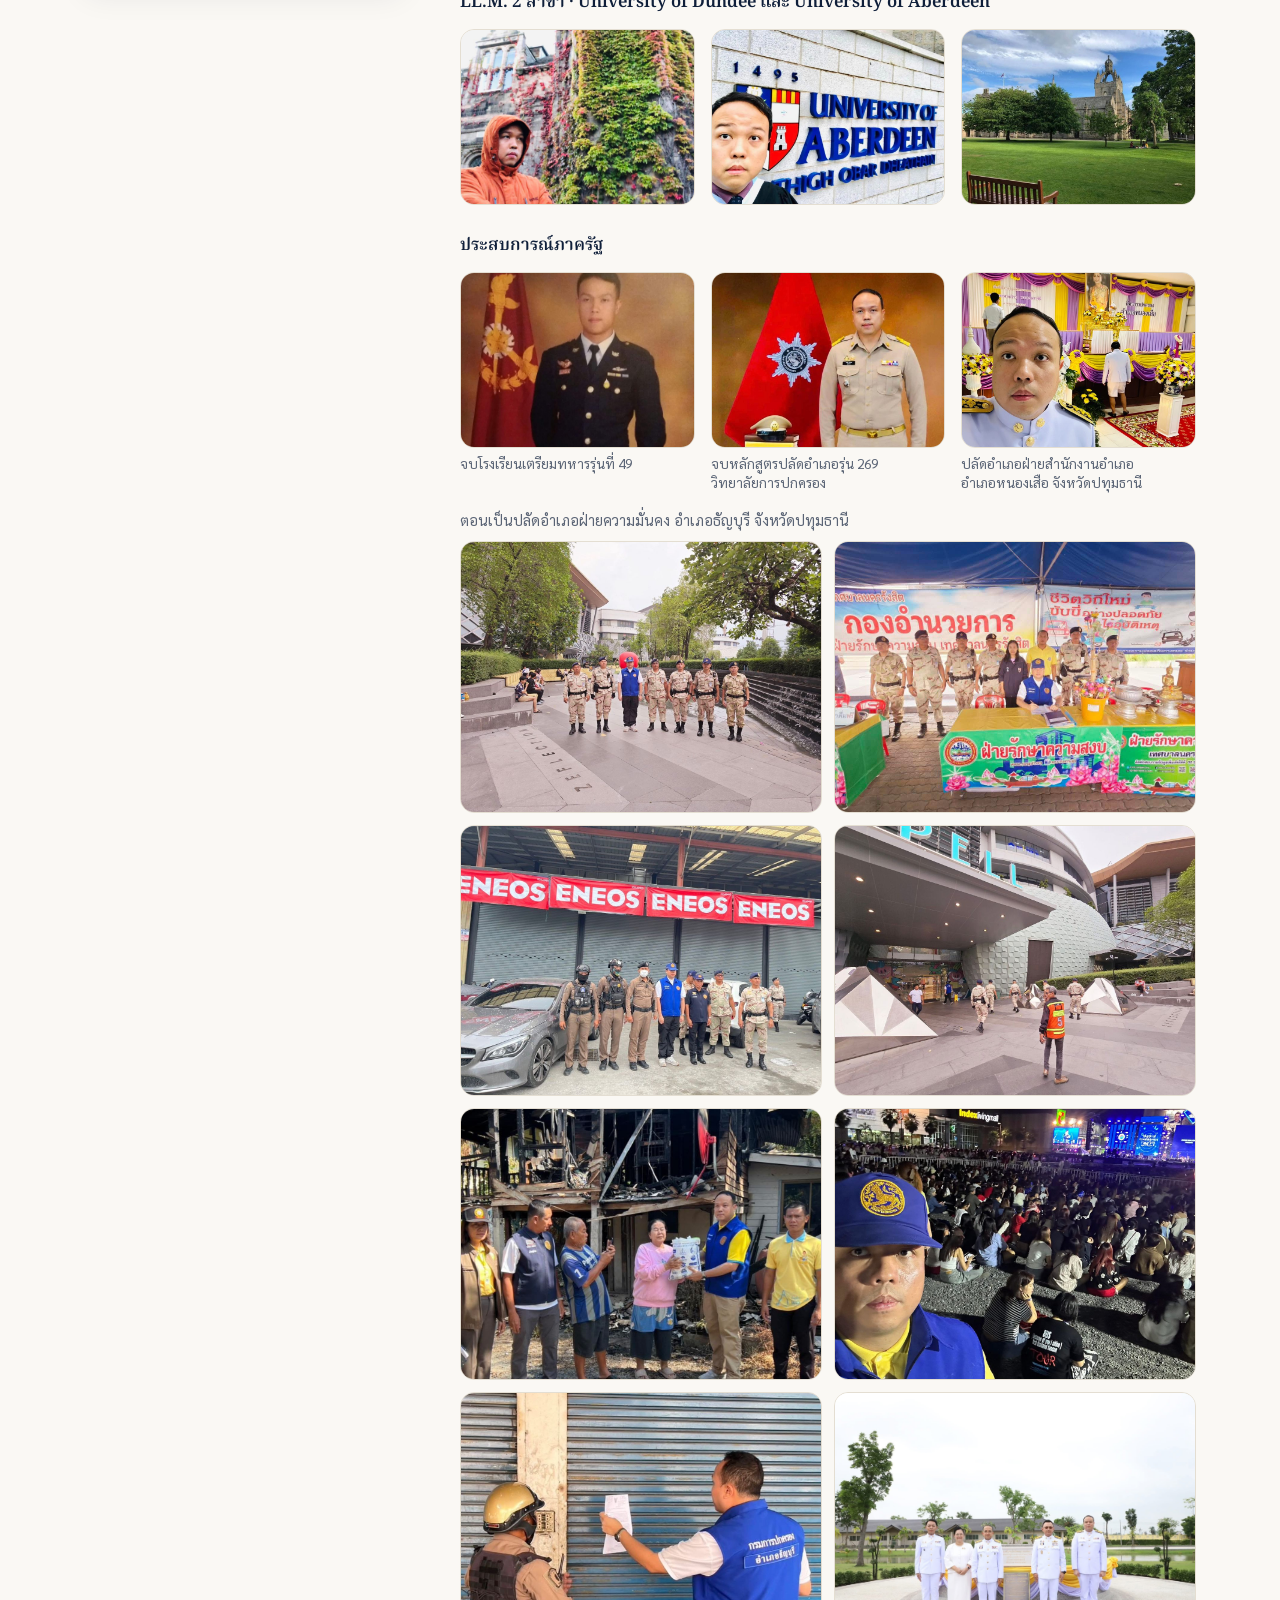
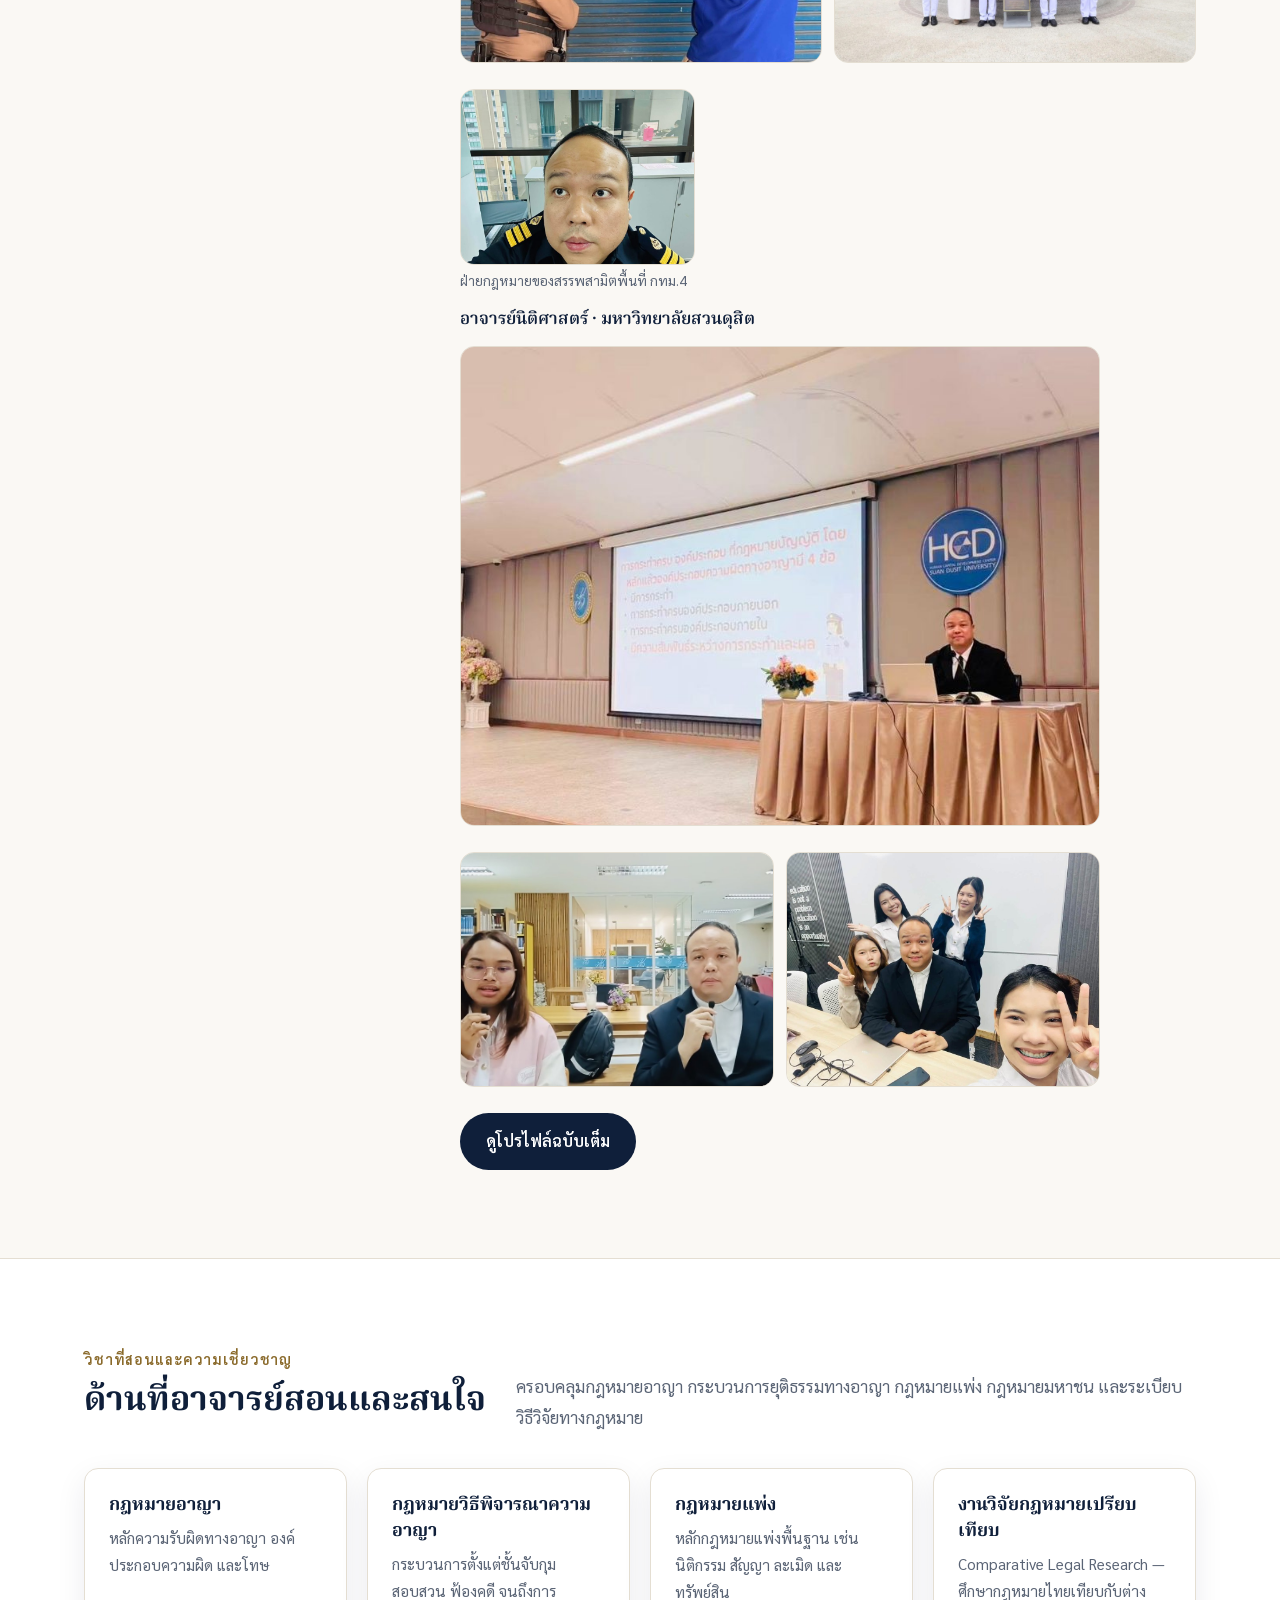
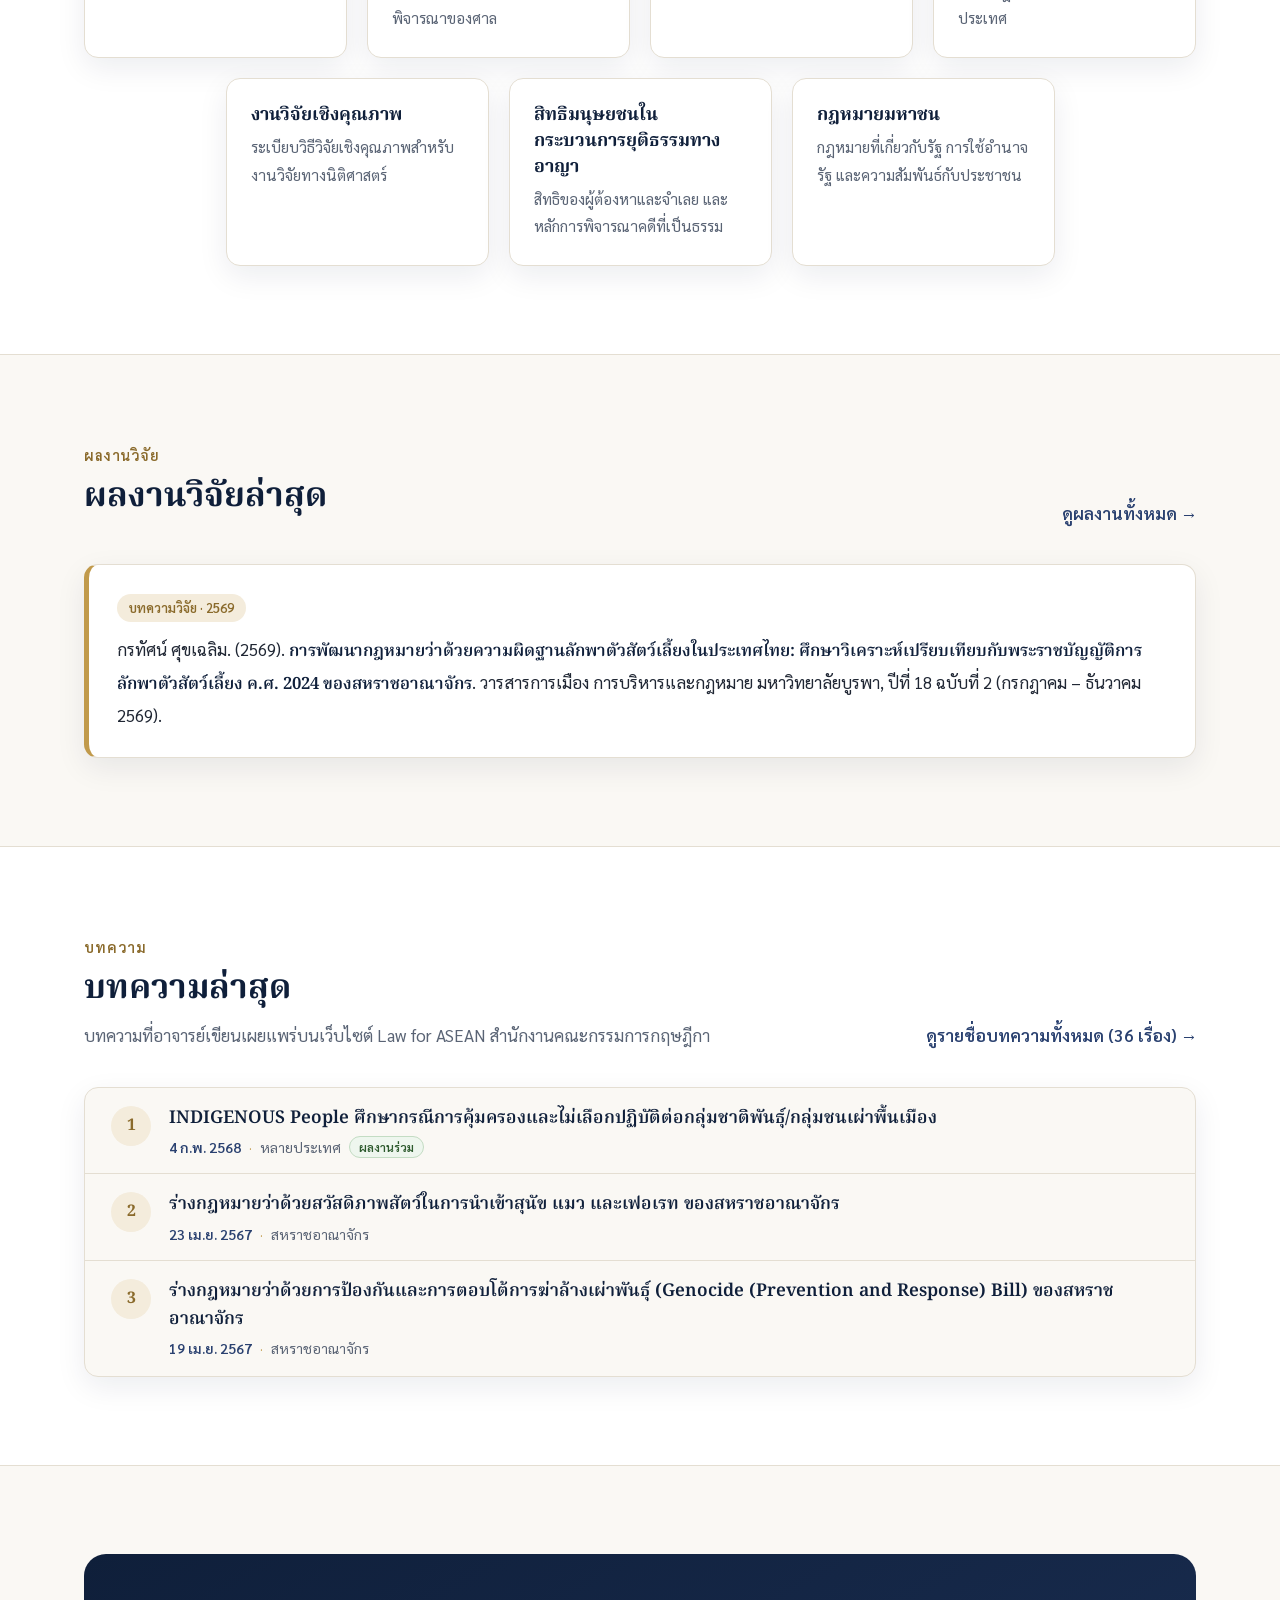
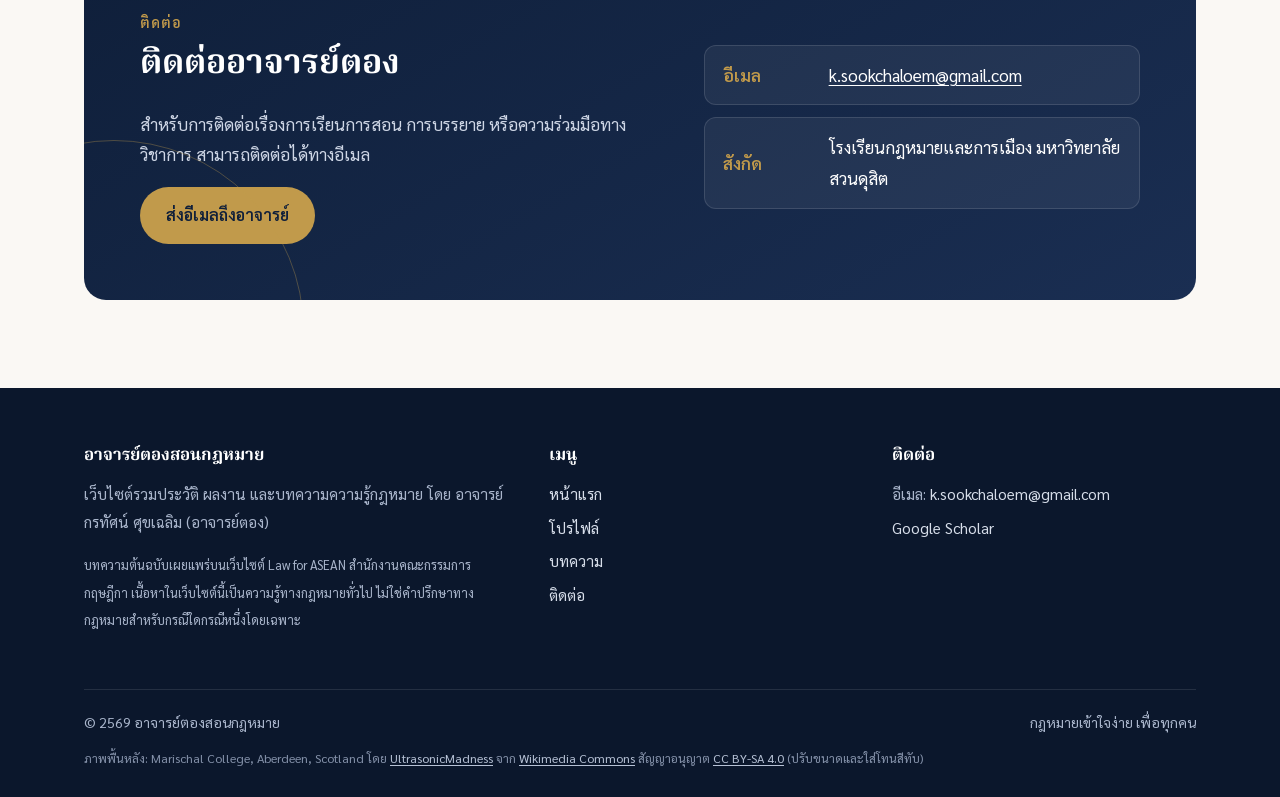
==== commit 25a6527a: "Remove review links from main site" ====
--- a/index.html
+++ b/index.html
@@ -116,7 +116,6 @@
           <li><a href="index.html" aria-current="page">หน้าแรก</a></li>
           <li><a href="profile.html">โปรไฟล์</a></li>
           <li><a href="articles.html">บทความ</a></li>
-          <li><a href="review/">ทบทวนกฎหมาย</a></li>
           <li><a href="index.html#contact">ติดต่อ</a></li>
           <li class="lang-li"><div class="lang-switch" role="group" aria-label="ภาษา / Language" data-i18n-skip><button type="button" class="lang-btn" data-lang="th" lang="th" aria-pressed="true" title="ไทย"><svg viewBox="0 0 60 40" aria-hidden="true"><rect width="60" height="40" fill="#a51931"/><rect y="6.67" width="60" height="26.66" fill="#fff"/><rect y="13.33" width="60" height="13.34" fill="#2d2a4a"/></svg><span class="lang-name">ไทย</span></button><button type="button" class="lang-btn" data-lang="en" lang="en" aria-pressed="false" title="English"><svg viewBox="0 0 60 40" aria-hidden="true"><rect width="60" height="40" fill="#012169"/><path d="M0 0l60 40M60 0L0 40" stroke="#fff" stroke-width="8"/><path d="M0 0l60 40M60 0L0 40" stroke="#c8102e" stroke-width="3"/><path d="M30 0v40M0 20h60" stroke="#fff" stroke-width="13"/><path d="M30 0v40M0 20h60" stroke="#c8102e" stroke-width="8"/></svg><span class="lang-name">English</span></button><button type="button" class="lang-btn" data-lang="ja" lang="ja" aria-pressed="false" title="日本語"><svg viewBox="0 0 60 40" aria-hidden="true"><rect width="60" height="40" fill="#fff"/><circle cx="30" cy="20" r="12" fill="#bc002d"/></svg><span class="lang-name">日本語</span></button></div></li>
         </ul>
@@ -298,7 +297,6 @@
             <li><a href="index.html">หน้าแรก</a></li>
             <li><a href="profile.html">โปรไฟล์</a></li>
             <li><a href="articles.html">บทความ</a></li>
-            <li><a href="review/">ทบทวนกฎหมาย</a></li>
             <li><a href="index.html#contact">ติดต่อ</a></li>
           </ul>
         </div>
